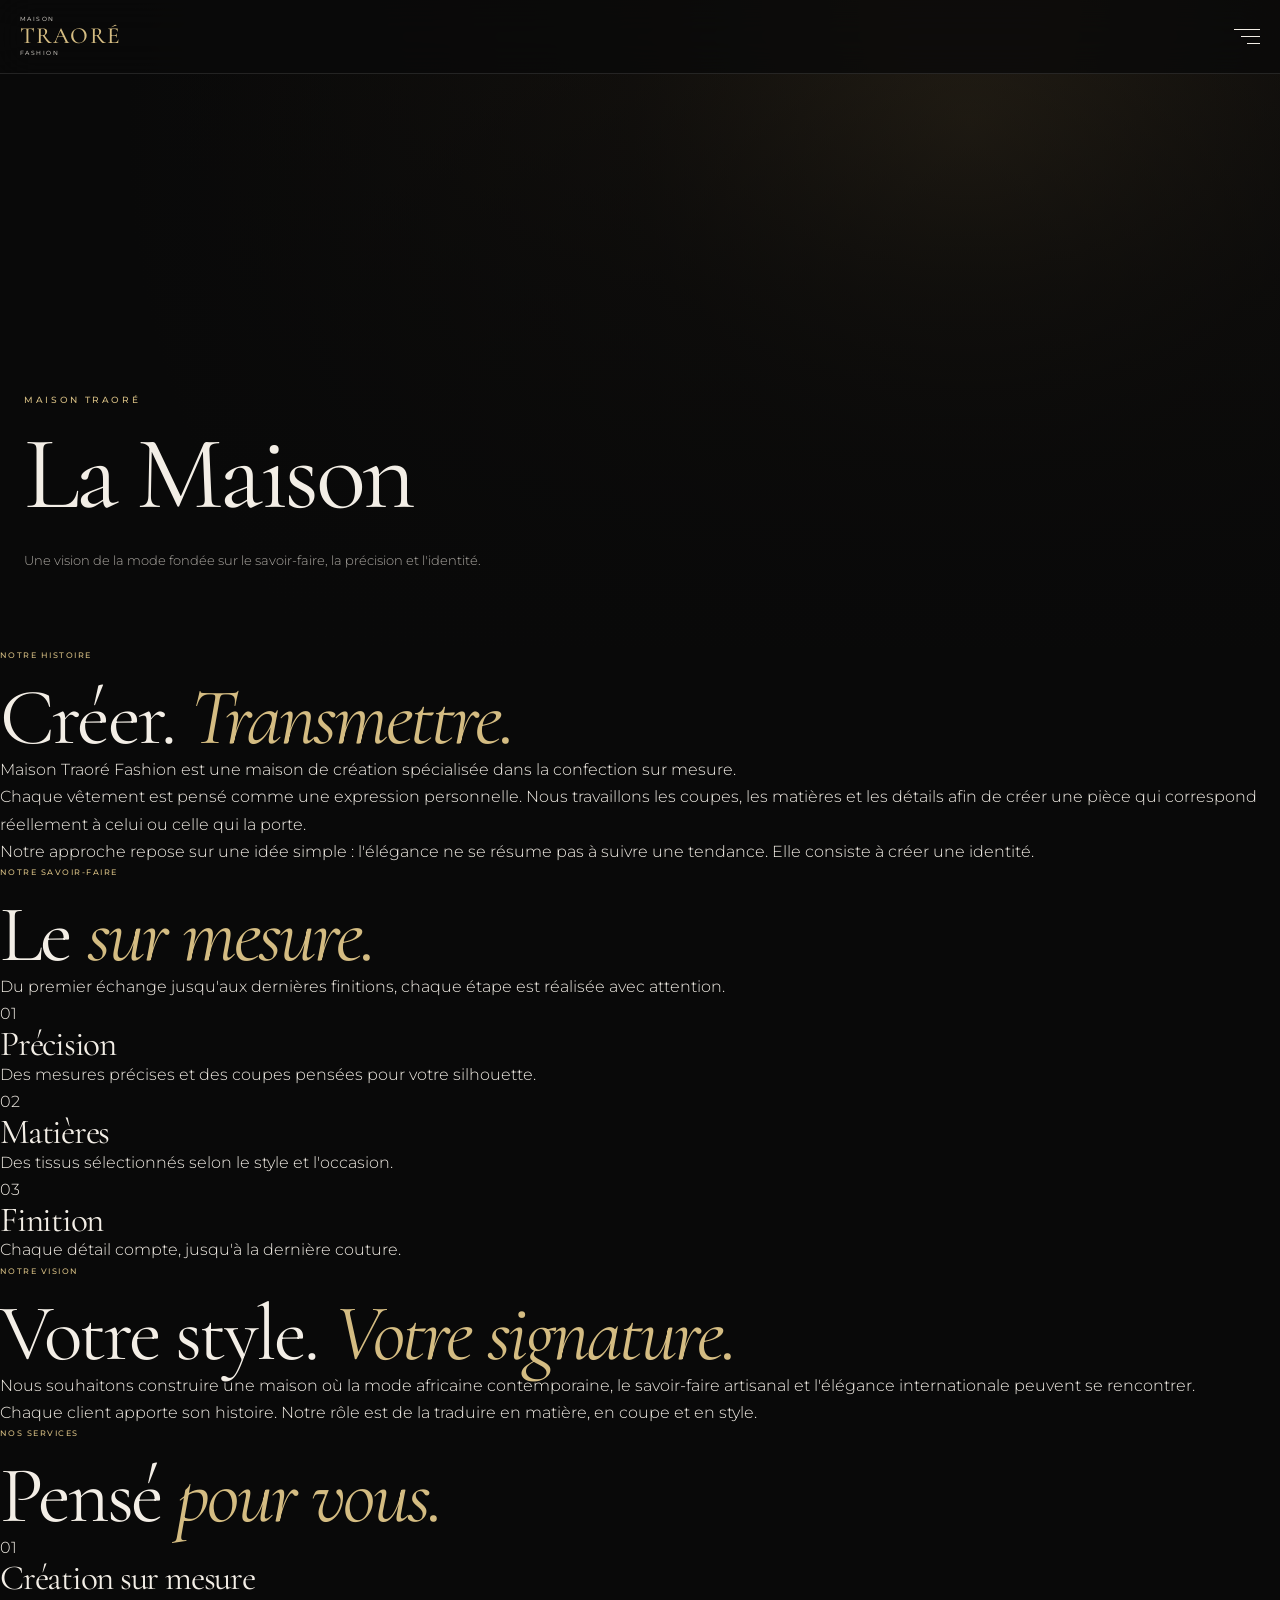
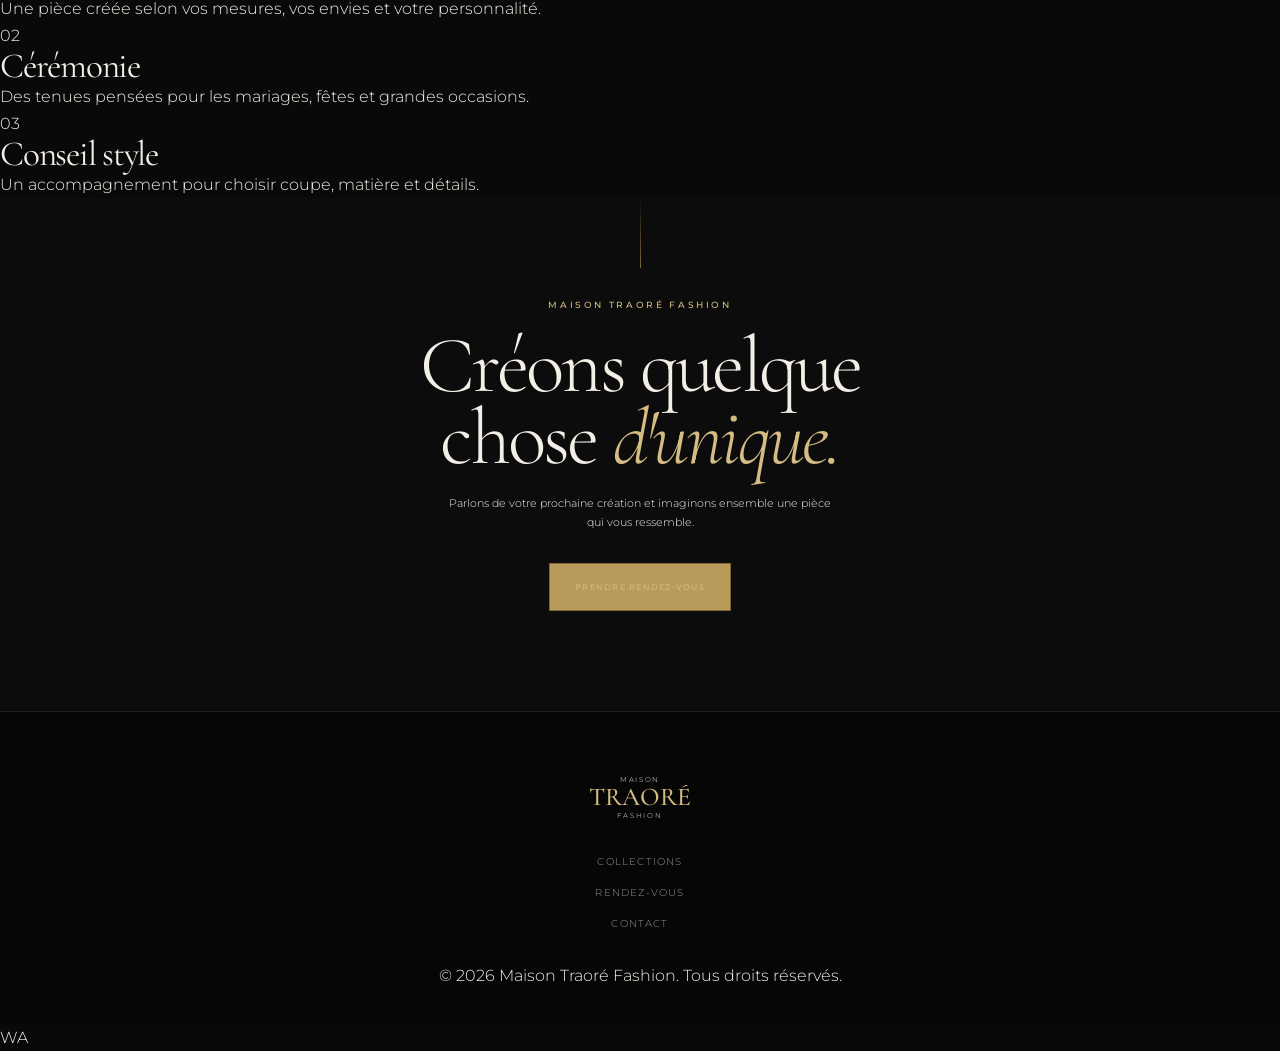
==== about.html @ a5e871a7 "Create Maison presentation page" ====
<!DOCTYPE html>
<html lang="fr">
<head>
    <meta charset="UTF-8">
    <meta
        name="viewport"
        content="width=device-width, initial-scale=1.0"
    >
    <meta
        name="description"
        content="Découvrez Maison Traoré Fashion, maison de couture et atelier de création sur mesure à Lomé, Togo."
    >
    <meta
        name="theme-color"
        content="#090909"
    >
    <title>
        La Maison | Maison Traoré Fashion
    </title>
    <!-- FONTS -->
    <link rel="preconnect" href="https://fonts.googleapis.com">
    <link
        rel="preconnect"
        href="https://fonts.gstatic.com"
        crossorigin
    >
    <link
        href="https://fonts.googleapis.com/css2?family=Cormorant+Garamond:wght@300;400;500;600;700&family=Montserrat:wght@300;400;500;600&display=swap"
        rel="stylesheet"
    >
    <!-- CSS -->
    <link
        rel="stylesheet"
        href="css/style.css"
    >
</head>
<body>
<!-- =====================================================
     HEADER
     ===================================================== -->
<header class="site-header">
    <a
        href="index.html"
        class="brand"
        aria-label="Maison Traoré Fashion — Accueil"
    >
        <span class="brand-small">
            MAISON
        </span>
        <span class="brand-name">
            TRAORÉ
        </span>
        <span class="brand-small">
            FASHION
        </span>
    </a>
    <button
        class="menu-toggle"
        type="button"
        aria-label="Ouvrir le menu"
        aria-expanded="false"
        aria-controls="main-navigation"
    >
        <span></span>
        <span></span>
        <span></span>
    </button>
    <nav
        id="main-navigation"
        class="main-navigation"
        aria-label="Navigation principale"
    >
        <a href="index.html">
            Accueil
        </a>
        <a href="about.html">
            La Maison
        </a>
        <a href="collections.html">
            Collections
        </a>
        <a href="index.html#atelier">
            L'Atelier
        </a>
        <a href="rendez-vous.html">
            Rendez-vous
        </a>
        <a href="contact.html">
            Contact
        </a>
    </nav>
</header>
<!-- =====================================================
     MAIN
     ===================================================== -->
<main>
    <!-- =================================================
         HERO
         ================================================= -->
    <section class="page-hero">
        <div class="page-hero-background"></div>
        <div class="page-hero-overlay"></div>
        <div class="page-hero-content">
            <p class="eyebrow">
                MAISON TRAORÉ
            </p>
            <h1>
                La Maison
            </h1>
            <p class="hero-description">
                Une vision de la mode fondée
                sur le savoir-faire, la précision
                et l'identité.
            </p>
        </div>
    </section>
    <!-- =================================================
         INTRODUCTION
         ================================================= -->
    <section class="about-section">
        <div class="about-content">
            <div class="section-label">
                NOTRE HISTOIRE
            </div>
            <h2>
                Créer.
                <em>
                    Transmettre.
                </em>
            </h2>
            <p>
                Maison Traoré Fashion est une maison
                de création spécialisée dans la confection
                sur mesure.
            </p>
            <p>
                Chaque vêtement est pensé comme une
                expression personnelle. Nous travaillons
                les coupes, les matières et les détails
                afin de créer une pièce qui correspond
                réellement à celui ou celle qui la porte.
            </p>
            <p>
                Notre approche repose sur une idée simple :
                l'élégance ne se résume pas à suivre une
                tendance. Elle consiste à créer une identité.
            </p>
        </div>
    </section>
    <!-- =================================================
         SAVOIR-FAIRE
         ================================================= -->
    <section class="about-section about-dark">
        <div class="about-content">
            <div class="section-label">
                NOTRE SAVOIR-FAIRE
            </div>
            <h2>
                Le
                <em>
                    sur mesure.
                </em>
            </h2>
            <p>
                Du premier échange jusqu'aux dernières
                finitions, chaque étape est réalisée avec
                attention.
            </p>
            <div class="about-values">
                <div class="about-value">
                    <span>
                        01
                    </span>
                    <h3>
                        Précision
                    </h3>
                    <p>
                        Des mesures précises et des coupes
                        pensées pour votre silhouette.
                    </p>
                </div>
                <div class="about-value">
                    <span>
                        02
                    </span>
                    <h3>
                        Matières
                    </h3>
                    <p>
                        Des tissus sélectionnés selon
                        le style et l'occasion.
                    </p>
                </div>
                <div class="about-value">
                    <span>
                        03
                    </span>
                    <h3>
                        Finition
                    </h3>
                    <p>
                        Chaque détail compte, jusqu'à
                        la dernière couture.
                    </p>
                </div>
            </div>
        </div>
    </section>
    <!-- =================================================
         VISION
         ================================================= -->
    <section class="about-section">
        <div class="about-content">
            <div class="section-label">
                NOTRE VISION
            </div>
            <h2>
                Votre style.
                <em>
                    Votre signature.
                </em>
            </h2>
            <p>
                Nous souhaitons construire une maison
                où la mode africaine contemporaine,
                le savoir-faire artisanal et l'élégance
                internationale peuvent se rencontrer.
            </p>
            <p>
                Chaque client apporte son histoire.
                Notre rôle est de la traduire en matière,
                en coupe et en style.
            </p>
        </div>
    </section>
    <!-- =================================================
         SERVICES
         ================================================= -->
    <section class="about-services">
        <div class="about-services-header">
            <div class="section-label">
                NOS SERVICES
            </div>
            <h2>
                Pensé
                <em>
                    pour vous.
                </em>
            </h2>
        </div>
        <div class="services-grid">
            <article class="service-card">
                <span>
                    01
                </span>
                <h3>
                    Création sur mesure
                </h3>
                <p>
                    Une pièce créée selon vos mesures,
                    vos envies et votre personnalité.
                </p>
            </article>
            <article class="service-card">
                <span>
                    02
                </span>
                <h3>
                    Cérémonie
                </h3>
                <p>
                    Des tenues pensées pour les mariages,
                    fêtes et grandes occasions.
                </p>
            </article>
            <article class="service-card">
                <span>
                    03
                </span>
                <h3>
                    Conseil style
                </h3>
                <p>
                    Un accompagnement pour choisir
                    coupe, matière et détails.
                </p>
            </article>
        </div>
    </section>
    <!-- =================================================
         CTA
         ================================================= -->
    <section class="appointment">
        <div class="appointment-content">
            <p class="eyebrow">
                MAISON TRAORÉ FASHION
            </p>
            <h2>
                Créons quelque chose
                <em>
                    d'unique.
                </em>
            </h2>
            <p>
                Parlons de votre prochaine création
                et imaginons ensemble une pièce
                qui vous ressemble.
            </p>
            <a
                href="rendez-vous.html"
                class="primary-button"
            >
                Prendre rendez-vous
            </a>
        </div>
    </section>
</main>
<!-- =====================================================
     FOOTER
     ===================================================== -->
<footer class="site-footer">
    <div class="footer-brand">
        <span>
            MAISON
        </span>
        <strong>
            TRAORÉ
        </strong>
        <span>
            FASHION
        </span>
    </div>
    <div class="footer-links">
        <a href="collections.html">
            Collections
        </a>
        <a href="rendez-vous.html">
            Rendez-vous
        </a>
        <a href="contact.html">
            Contact
        </a>
    </div>
    <p>
        © 2026 Maison Traoré Fashion.
        Tous droits réservés.
    </p>
</footer>
<!-- =====================================================
     WHATSAPP
     ===================================================== -->
<a
    href="https://wa.me/22890509669"
    class="whatsapp-float"
    target="_blank"
    rel="noopener noreferrer"
    aria-label="Contacter Maison Traoré Fashion sur WhatsApp"
>
    WA
</a>
<!-- =====================================================
     JAVASCRIPT
     ===================================================== -->
<script src="js/script.js"></script>
</body>
</html>
---- css/style.css ----
/* =========================================================
   MAISON TRAORÉ FASHION
   MOBILE-FIRST / HAUTE COUTURE
   ========================================================= */
/* =========================================================
   01 — RESET
   ========================================================= */
*,
*::before,
*::after {
    box-sizing: border-box;
    margin: 0;
    padding: 0;
}
html {
    scroll-behavior: smooth;
    background: #090909;
}
body {
    width: 100%;
    min-width: 320px;
    overflow-x: hidden;
    background: #090909;
    color: #f3eee6;
    font-family: "Montserrat", Arial, sans-serif;
    font-size: 16px;
    font-weight: 300;
    line-height: 1.7;
    -webkit-font-smoothing: antialiased;
    text-rendering: optimizeLegibility;
}
body.menu-open {
    overflow: hidden;
}
a {
    color: inherit;
    text-decoration: none;
}
button {
    border: 0;
    background: none;
    color: inherit;
    font: inherit;
}
img {
    display: block;
    width: 100%;
    max-width: 100%;
}
::selection {
    background: #b89a5a;
    color: #090909;
}
/* =========================================================
   02 — DESIGN VARIABLES
   ========================================================= */
:root {
    --black: #090909;
    --black-soft: #101010;
    --black-light: #181818;
    --cream: #f3eee6;
    --cream-dark: #ded5c8;
    --gold: #b89a5a;
    --gold-light: #d4bc82;
    --gold-dark: #806637;
    --gray: #99938b;
    --gray-dark: #68635d;
    --white: #ffffff;
    --border-dark: rgba(255,255,255,0.11);
    --border-gold: rgba(184,154,90,0.35);
    --border-light: rgba(0,0,0,0.12);
    --serif: "Cormorant Garamond", Georgia, serif;
    --sans: "Montserrat", Arial, sans-serif;
    --ease: cubic-bezier(.22,1,.36,1);
}
/* =========================================================
   03 — TYPOGRAPHY
   ========================================================= */
h1,
h2,
h3 {
    font-family: var(--serif);
    font-weight: 400;
    line-height: 0.95;
    letter-spacing: -0.035em;
}
h1 {
    font-size: clamp(4rem, 18vw, 6.5rem);
}
h2 {
    font-size: clamp(3rem, 14vw, 5rem);
}
h3 {
    font-size: 2.2rem;
}
em {
    color: var(--gold-light);
    font-style: italic;
}
.eyebrow {
    margin-bottom: 18px;
    color: var(--gold-light);
    font-family: var(--sans);
    font-size: 0.59rem;
    font-weight: 500;
    letter-spacing: 0.28em;
    line-height: 1.5;
    text-transform: uppercase;
}
.eyebrow.dark {
    color: var(--gold-dark);
}
.body-text {
    max-width: 520px;
    margin-top: 28px;
    color: var(--gray);
    font-size: 0.82rem;
    line-height: 2;
}
/* =========================================================
   04 — HEADER
   ========================================================= */
.site-header {
    position: fixed;
    z-index: 1000;
    top: 0;
    left: 0;
    display: flex;
    align-items: center;
    justify-content: space-between;
    width: 100%;
    height: 74px;
    padding: 0 20px;
    background: rgba(9,9,9,0.78);
    border-bottom: 1px solid var(--border-dark);
    backdrop-filter: blur(18px);
    -webkit-backdrop-filter: blur(18px);
}
/* =========================================================
   05 — BRAND
   ========================================================= */
.brand {
    display: flex;
    flex-direction: column;
    line-height: 0.82;
    transition:
        opacity 0.3s ease,
        transform 0.5s var(--ease);
}
.brand:hover {
    opacity: 0.8;
    transform: translateY(-1px);
}
.brand-small {
    color: var(--cream);
    font-family: var(--sans);
    font-size: 0.38rem;
    font-weight: 400;
    letter-spacing: 0.24em;
}
.brand-name {
    margin: 5px 0;
    color: var(--gold-light);
    font-family: var(--serif);
    font-size: 1.45rem;
    font-weight: 500;
    letter-spacing: 0.05em;
}
/* =========================================================
   06 — MOBILE MENU BUTTON
   ========================================================= */
.menu-toggle {
    position: relative;
    z-index: 1100;
    display: flex;
    flex-direction: column;
    justify-content: center;
    gap: 6px;
    width: 46px;
    height: 46px;
    cursor: pointer;
}
.menu-toggle span {
    display: block;
    width: 26px;
    height: 1px;
    margin-left: auto;
    background: var(--cream);
    transform-origin: center;
    transition:
        transform 0.5s var(--ease),
        width 0.4s var(--ease),
        opacity 0.3s ease;
}
.menu-toggle span:nth-child(2) {
    width: 19px;
}
.menu-toggle span:nth-child(3) {
    width: 13px;
}
.menu-toggle.active span:nth-child(1) {
    width: 25px;
    transform: translateY(7px) rotate(45deg);
}
.menu-toggle.active span:nth-child(2) {
    opacity: 0;
    transform: scaleX(0);
}
.menu-toggle.active span:nth-child(3) {
    width: 25px;
    transform: translateY(-7px) rotate(-45deg);
}
/* =========================================================
   07 — MOBILE NAVIGATION
   ========================================================= */
.main-navigation {
    position: fixed;
    z-index: 1050;
    top: 74px;
    right: 0;
    display: flex;
    flex-direction: column;
    width: 100%;
    height: calc(100dvh - 74px);
    padding: 28px 24px 50px;
    background: rgba(9,9,9,0.98);
    overflow-y: auto;
    transform: translateX(100%);
    transition:
        transform 0.75s var(--ease);
}
.main-navigation.open {
    transform: translateX(0);
}
.main-navigation a {
    position: relative;
    display: flex;
    align-items: center;
    min-height: 65px;
    border-bottom: 1px solid var(--border-dark);
    color: var(--cream);
    font-family: var(--serif);
    font-size: 2rem;
    transition:
        color 0.3s ease,
        padding-left 0.5s var(--ease);
}
.main-navigation a::after {
    content: "↗";
    margin-left: auto;
    color: var(--gold-light);
    font-family: var(--sans);
    font-size: 0.7rem;
    opacity: 0;
    transform: translateX(-12px);
    transition:
        opacity 0.3s ease,
        transform 0.5s var(--ease);
}
.main-navigation a:hover {
    padding-left: 8px;
    color: var(--gold-light);
}
.main-navigation a:hover::after {
    opacity: 1;
    transform: translateX(0);
}
/* =========================================================
   08 — HERO
   ========================================================= */
.hero {
    position: relative;
    display: flex;
    align-items: flex-end;
    min-height: 100svh;
    padding: 130px 24px 75px;
    overflow: hidden;
    background: var(--black);
}
.hero-background {
    position: absolute;
    inset: 0;
    background:
        radial-gradient(
            circle at 70% 25%,
            #302719 0%,
            #16120d 28%,
            #090909 70%
        );
    transform: scale(1.02);
}
.hero-overlay {
    position: absolute;
    inset: 0;
    background:
        linear-gradient(
            to top,
            rgba(9,9,9,0.98) 4%,
            rgba(9,9,9,0.7) 48%,
            rgba(9,9,9,0.15) 100%
        );
}
.hero-content {
    position: relative;
    z-index: 2;
    max-width: 650px;
    animation:
        hero-in 1.1s 0.15s both var(--ease);
}
.hero-content h1 {
    max-width: 600px;
    margin-bottom: 28px;
}
.hero-text {
    max-width: 430px;
    margin-bottom: 32px;
    color: rgba(243,238,230,0.72);
    font-size: 0.82rem;
    line-height: 1.9;
}
@keyframes hero-in {
    from {
        opacity: 0;
        transform: translateY(45px);
    }
    to {
        opacity: 1;
        transform: translateY(0);
    }
}
/* =========================================================
   09 — PAGE HERO
   ========================================================= */
.page-hero {
    position: relative;
    display: flex;
    align-items: flex-end;
    min-height: 72svh;
    padding: 130px 24px 75px;
    overflow: hidden;
    background: var(--black);
}
.page-hero-background {
    position: absolute;
    inset: 0;
    background:
        radial-gradient(
            circle at 75% 20%,
            #2b2418 0%,
            #15120e 30%,
            #090909 75%
        );
    transform: scale(1.03);
}
.page-hero-overlay {
    position: absolute;
    inset: 0;
    background:
        linear-gradient(
            to top,
            rgba(9,9,9,0.98) 5%,
            rgba(9,9,9,0.68) 55%,
            rgba(9,9,9,0.2) 100%
        );
}
.page-hero-content {
    position: relative;
    z-index: 2;
    width: 100%;
    max-width: 700px;
    animation:
        page-hero-in 1s 0.1s both var(--ease);
}
.page-hero-content h1 {
    margin-bottom: 25px;
}
.hero-description {
    max-width: 470px;
    color: rgba(243,238,230,0.7);
    font-size: 0.8rem;
    line-height: 1.9;
}
@keyframes page-hero-in {
    from {
        opacity: 0;
        transform: translateY(35px);
    }
    to {
        opacity: 1;
        transform: translateY(0);
    }
}
/* =========================================================
   10 — HERO SCROLL
   ========================================================= */
.hero-scroll {
    position: absolute;
    z-index: 3;
    right: 24px;
    bottom: 30px;
    display: flex;
    align-items: center;
    gap: 10px;
    color: var(--gray);
    font-size: 0.5rem;
    letter-spacing: 0.25em;
    writing-mode: vertical-rl;
}
.hero-scroll i {
    display: block;
    width: 1px;
    height: 40px;
    background: var(--gold);
    animation: scroll-line 1.8s infinite ease-in-out;
}
@keyframes scroll-line {
    0%,
    100% {
        opacity: 0.3;
        transform: scaleY(0.5);
        transform-origin: top;
    }
    50% {
        opacity: 1;
        transform: scaleY(1);
    }
}
/* =========================================================
   11 — BUTTONS
   ========================================================= */
.primary-button {
    display: inline-flex;
    align-items: center;
    justify-content: center;
    min-height: 52px;
    padding: 0 26px;
    background: var(--gold);
    color: var(--black);
    font-family: var(--sans);
    font-size: 0.6rem;
    font-weight: 500;
    letter-spacing: 0.14em;
    text-transform: uppercase;
    transition:
        background 0.3s ease,
        color 0.3s ease,
        transform 0.5s var(--ease);
}
.primary-button:hover {
    background: var(--gold-light);
    transform: translateY(-3px);
}
/* =========================================================
   12 — SECTION LABEL
   ========================================================= */
.section-label {
    margin-bottom: 45px;
    color: var(--gold-light);
    font-family: var(--sans);
    font-size: 0.57rem;
    font-weight: 500;
    letter-spacing: 0.22em;
}
.intro .section-label {
    color: var(--gold-dark);
}
/* =========================================================
   13 — INTRO
   ========================================================= */
.intro {
    padding: 90px 24px;
    background: var(--cream);
    color: var(--black);
}
.intro-content {
    max-width: 650px;
}
.intro h2 {
    max-width: 600px;
}
.intro .body-text {
    color: #625d56;
}
/* =========================================================
   14 — TEXT LINK
   ========================================================= */
.text-link {
    display: inline-flex;
    align-items: center;
    gap: 15px;
    margin-top: 30px;
    color: var(--black);
    font-family: var(--sans);
    font-size: 0.62rem;
    font-weight: 500;
    letter-spacing: 0.13em;
    text-transform: uppercase;
    border-bottom: 1px solid rgba(0,0,0,0.25);
    padding-bottom: 7px;
    transition:
        color 0.3s ease,
        gap 0.5s var(--ease);
}
.text-link span {
    font-size: 1rem;
}
.text-link:hover {
    gap: 22px;
    color: var(--gold-dark);
}
/* =========================================================
   15 — COLLECTION PREVIEW
========================================================= */
.collections-preview {
    padding: 90px 20px 100px;
    background: var(--black);
}
.section-heading {
    margin-bottom: 50px;
}
.section-heading h2 {
    max-width: 600px;
}
.section-heading p {
    max-width: 500px;
    margin-top: 25px;
    color: var(--gray);
    font-size: 0.8rem;
    line-height: 1.9;
}
.collection-list {
    border-top: 1px solid var(--border-dark);
}
.collection-item {
    display: grid;
    grid-template-columns: 48px 1fr 30px;
    align-items: center;
    gap: 12px;
    min-height: 115px;
    border-bottom: 1px solid var(--border-dark);
    transition:
        padding-left 0.5s var(--ease),
        background 0.5s ease;
}
.collection-item:hover {
    padding-left: 8px;
    background:
        linear-gradient(
            90deg,
            rgba(185,154,90,0.08),
            transparent
        );
}
.collection-number {
    color: var(--gold-dark);
    font-family: var(--sans);
    font-size: 0.6rem;
    letter-spacing: 0.1em;
}
.collection-info span {
    display: block;
    margin-bottom: 5px;
    color: var(--gray);
    font-family: var(--sans);
    font-size: 0.48rem;
    letter-spacing: 0.2em;
}
.collection-info h3 {
    color: var(--cream);
    font-size: 2rem;
}
.collection-arrow {
    color: var(--gold-light);
    font-size: 1.1rem;
    transition:
        transform 0.5s var(--ease);
}
.collection-item:hover .collection-arrow {
    transform: translate(3px, -3px);
}
.collections-preview > .primary-button {
    margin-top: 45px;
}
/* =========================================================
   16 — CATALOGUE PAGE
========================================================= */
.catalog {
    padding: 80px 20px 100px;
    background: var(--black);
}
.catalog-header {
    max-width: 700px;
    margin-bottom: 55px;
}
.catalog-header h2 {
    max-width: 650px;
}
.heading-description {
    max-width: 520px;
    margin-top: 25px;
    color: var(--gray);
    font-size: 0.82rem;
    line-height: 2;
}
/* =========================================================
   17 — BREADCRUMB
========================================================= */
.menu-breadcrumb {
    display: flex;
    align-items: center;
    gap: 9px;
    margin-bottom: 55px;
    color: var(--gray);
    font-family: var(--sans);
    font-size: 0.58rem;
    letter-spacing: 0.12em;
    text-transform: uppercase;
}
.menu-breadcrumb a {
    color: var(--gold-light);
    transition: color 0.3s ease;
}
.menu-breadcrumb a:hover {
    color: var(--white);
}
.menu-breadcrumb strong {
    color: var(--cream);
    font-weight: 400;
}
/* =========================================================
   18 — CATALOGUE GRID
========================================================= */
.catalog-grid {
    display: grid;
    gap: 18px;
}
.catalog-card {
    position: relative;
    display: flex;
    flex-direction: column;
    min-height: 390px;
    overflow: hidden;
    background: var(--black-light);
    border: 1px solid var(--border-dark);
    transition:
        transform 0.6s var(--ease),
        border-color 0.4s ease;
}
.catalog-card:hover {
    transform: translateY(-5px);
    border-color: var(--border-gold);
}
.catalog-card-image {
    position: relative;
    min-height: 230px;
    background:
        linear-gradient(
            135deg,
            #262019,
            #11100e
        );
    overflow: hidden;
}
.catalog-card-image::after {
    content: "";
    position: absolute;
    inset: 0;
    background:
        linear-gradient(
            to bottom,
            transparent 40%,
            rgba(9,9,9,0.5)
        );
}
.catalog-men {
    background:
        radial-gradient(
            circle at 50% 30%,
            #3a3023,
            #11100e 70%
        );
}
.catalog-women {
    background:
        radial-gradient(
            circle at 50% 30%,
            #33291f,
            #11100e 70%
        );
}
.catalog-children {
    background:
        radial-gradient(
            circle at 50% 30%,
            #302a21,
            #11100e 70%
        );
}
.catalog-events {
    background:
        radial-gradient(
            circle at 50% 30%,
            #3a2d1d,
            #11100e 70%
        );
}
.catalog-card-content {
    position: relative;
    z-index: 2;
    display: flex;
    flex-direction: column;
    flex: 1;
    padding: 25px 22px 28px;
    background: var(--black-light);
}
.catalog-card-content > span {
    margin-bottom: 8px;
    color: var(--gold-light);
    font-family: var(--sans);
    font-size: 0.5rem;
    letter-spacing: 0.2em;
}
.catalog-card-content h3 {
    margin-bottom: 10px;
    color: var(--cream);
    font-size: 2.3rem;
}
.catalog-card-content p {
    margin-top: auto;
    color: var(--gray);
    font-size: 0.72rem;
    line-height: 1.8;
}
/* =========================================================
   19 — ATELIER
========================================================= */
.atelier {
    position: relative;
    min-height: 650px;
    display: flex;
    align-items: flex-end;
    padding: 80px 24px;
    background:
        radial-gradient(
            circle at 75% 25%,
            #292116 0%,
            #11100d 38%,
            #090909 75%
        );
    overflow: hidden;
}
.atelier::before {
    content: "ATELIER";
    position: absolute;
    top: 35px;
    right: -25px;
    color: rgba(185,154,90,0.06);
    font-family: var(--serif);
    font-size: 7rem;
    line-height: 1;
    transform: rotate(90deg);
}
.atelier-content {
    position: relative;
    z-index: 2;
    max-width: 600px;
}
/* =========================================================
   20 — APPOINTMENT
========================================================= */
.appointment {
    padding: 100px 24px;
    background:
        linear-gradient(
            135deg,
            #19140d,
            #0a0a0a
        );
    text-align: center;
}
.appointment-content {
    max-width: 620px;
    margin: 0 auto;
}
.appointment h2 {
    margin-bottom: 25px;
}
.appointment p:not(.eyebrow) {
    max-width: 450px;
    margin: 0 auto 32px;
    color: var(--gray);
    font-size: 0.8rem;
    line-height: 1.9;
}
/* =========================================================
   21 — FOOTER
========================================================= */
.site-footer {
    padding: 65px 24px 35px;
    background: #060606;
    border-top: 1px solid var(--border-dark);
    text-align: center;
}
.footer-brand {
    display: flex;
    flex-direction: column;
    margin-bottom: 35px;
    line-height: 0.8;
}
.footer-brand span {
    color: var(--cream);
    font-size: 0.43rem;
    letter-spacing: 0.25em;
}
.footer-brand strong {
    margin: 5px 0;
    color: var(--gold-light);
    font-family: var(--serif);
    font-size: 1.6rem;
    font-weight: 500;
}
.footer-links {
    display: flex;
    flex-direction: column;
    gap: 14px;
    margin-bottom: 30px;
}
.footer-links a {
    color: var(--gray);
    font-size: 0.62rem;
    letter-spacing: 0.12em;
    text-transform: uppercase;
    transition: color 0.3s ease;
}
.footer-links a:hover {
    color: var(--gold-light);
}
.footer-social {
    display: flex;
    justify-content: center;
    gap: 25px;
    margin-bottom: 35px;
}
.footer-social a {
    color: var(--cream);
    font-size: 0.58rem;
    letter-spacing: 0.15em;
    text-transform: uppercase;
    transition: color 0.3s ease;
}
.footer-social a:hover {
    color: var(--gold-light);
}
.copyright {
    color: #626262;
    font-size: 0.55rem;
}
/* =========================================================
   22 — WHATSAPP
========================================================= */
.whatsapp-button {
    position: fixed;
    z-index: 900;
    right: 18px;
    bottom: 18px;
    display: flex;
    align-items: center;
    justify-content: center;
    width: 58px;
    height: 58px;
    border-radius: 50%;
    background: #1f9d55;
    color: #ffffff;
    box-shadow:
        0 12px 35px rgba(0,0,0,0.4);
    font-size: 0.55rem;
    font-weight: 600;
    transition:
        transform 0.5s var(--ease),
        box-shadow 0.5s var(--ease);
}
.whatsapp-button:hover {
    transform: scale(1.08);
    box-shadow:
        0 16px 45px rgba(0,0,0,0.5);
}
/* =========================================================
   23 — SCROLL REVEAL
========================================================= */
.reveal {
    opacity: 0;
    transform: translateY(35px);
    transition:
        opacity 0.9s var(--ease),
        transform 0.9s var(--ease);
}
.reveal.is-visible {
    opacity: 1;
    transform: translateY(0);
}
/* =========================================================
   24 — FOCUS
========================================================= */
:focus-visible {
    outline: 1px solid var(--gold-light);
    outline-offset: 5px;
}
/* =========================================================
   25 — REDUCED MOTION
========================================================= */
@media (prefers-reduced-motion: reduce) {
    html {
        scroll-behavior: auto;
    }
    *,
    *::before,
    *::after {
        animation-duration: 0.01ms !important;
        animation-iteration-count: 1 !important;
        transition-duration: 0.01ms !important;
    }
}
/* =========================================================
   END — MOBILE FIRST
   ========================================================= */

/* =========================================================
   MULTI-LEVEL MOBILE NAVIGATION
   ========================================================= */
.nav-submenu-wrapper {
    position: relative;
    width: 100%;
}
/* =========================================================
   COLLECTIONS BUTTON
   ========================================================= */
.nav-submenu-trigger {
    display: flex;
    align-items: center;
    justify-content: space-between;
    width: 100%;
    min-height: 65px;
    padding: 0;
    color: var(--cream);
    font-family: var(--serif);
    font-size: 2rem;
    font-weight: 400;
    text-align: left;
    border-bottom: 1px solid var(--border-dark);
    cursor: pointer;
    transition:
        color 0.3s ease,
        padding-left 0.5s var(--ease);
}
.nav-submenu-trigger:hover {
    padding-left: 8px;
    color: var(--gold-light);
}
/* =========================================================
   ARROW
   ========================================================= */
.submenu-arrow {
    display: flex;
    align-items: center;
    justify-content: center;
    width: 35px;
    height: 35px;
    color: var(--gold-light);
    font-family: var(--sans);
    font-size: 1.4rem;
    font-weight: 300;
    transition:
        transform 0.5s var(--ease);
}
.nav-submenu-wrapper.submenu-active
.submenu-arrow {
    transform: rotate(180deg);
}
/* =========================================================
   SUBMENU PANEL
   ========================================================= */
.nav-submenu {
    position: absolute;
    z-index: 10;
    top: 0;
    left: 0;
    width: 100%;
    min-height: 100%;
    padding: 0 0 30px;
    background: rgba(9,9,9,0.99);
    opacity: 0;
    visibility: hidden;
    transform: translateX(30px);
    transition:
        opacity 0.45s ease,
        transform 0.6s var(--ease),
        visibility 0.45s ease;
}
.nav-submenu-wrapper.submenu-active
.nav-submenu {
    opacity: 1;
    visibility: visible;
    transform: translateX(0);
}
/* =========================================================
   SUBMENU HEADER
   ========================================================= */
.nav-submenu-header {
    min-height: 65px;
    border-bottom: 1px solid var(--border-dark);
}
.nav-submenu-back {
    display: flex;
    align-items: center;
    gap: 12px;
    width: 100%;
    min-height: 65px;
    padding: 0;
    color: var(--cream);
    font-family: var(--serif);
    font-size: 1.45rem;
    cursor: pointer;
    transition:
        color 0.3s ease,
        padding-left 0.5s var(--ease);
}
.nav-submenu-back:hover {
    padding-left: 8px;
    color: var(--gold-light);
}
.nav-submenu-back span:first-child {
    color: var(--gold-light);
    font-family: var(--sans);
    font-size: 1.2rem;
}
/* =========================================================
   MAIN CATALOGUE LINK
   ========================================================= */
.nav-submenu-main {
    display: flex;
    align-items: center;
    justify-content: space-between;
    min-height: 68px;
    padding: 0 4px;
    border-bottom: 1px solid var(--border-dark);
    color: var(--gold-light);
    font-family: var(--sans);
    font-size: 0.58rem;
    font-weight: 500;
    letter-spacing: 0.15em;
    text-transform: uppercase;
    transition:
        padding-left 0.5s var(--ease),
        color 0.3s ease;
}
.nav-submenu-main:hover {
    padding-left: 10px;
    color: var(--white);
}
/* =========================================================
   CATEGORY LINKS
   ========================================================= */
.nav-submenu-link {
    display: grid;
    grid-template-columns: 42px 1fr 30px;
    align-items: center;
    gap: 8px;
    min-height: 72px;
    padding: 0 4px;
    border-bottom: 1px solid var(--border-dark);
    transition:
        padding-left 0.5s var(--ease),
        background 0.4s ease;
}
.nav-submenu-link:hover {
    padding-left: 12px;
    background:
        linear-gradient(
            90deg,
            rgba(184,154,90,0.08),
            transparent
        );
}
/* =========================================================
   NUMBER
   ========================================================= */
.submenu-number {
    color: var(--gold-dark);
    font-family: var(--sans);
    font-size: 0.55rem;
    letter-spacing: 0.1em;
}
/* =========================================================
   TITLE
   ========================================================= */
.submenu-title {
    color: var(--cream);
    font-family: var(--serif);
    font-size: 1.8rem;
    transition: color 0.3s ease;
}
.nav-submenu-link:hover
.submenu-title {
    color: var(--gold-light);
}
/* =========================================================
   SMALL ARROW
   ========================================================= */
.submenu-arrow-small {
    color: var(--gold-light);
    font-family: var(--sans);
    font-size: 0.8rem;
    transition:
        transform 0.5s var(--ease);
}
.nav-submenu-link:hover
.submenu-arrow-small {
    transform: translate(3px, -3px);
}
/* =========================================================
   MENU OPEN ANIMATION
   ========================================================= */
.main-navigation.open
.nav-submenu-wrapper:not(.submenu-active) {
    animation:
        menu-item-in 0.6s var(--ease) both;
}
@keyframes menu-item-in {
    from {
        opacity: 0;
        transform: translateY(8px);
    }
    to {
        opacity: 1;
        transform: translateY(0);
    }
}
/* =========================================================
   HEADER HIDE ON SCROLL
   ========================================================= */
.site-header {
    transition:
        transform 0.6s var(--ease),
        background 0.4s ease;
}
.site-header.header-hidden {
    transform: translateY(-100%);
}
/* =========================================================
   MOBILE SAFETY
   ========================================================= */
@media (max-width: 380px) {
    .main-navigation {
        padding-left: 18px;
        padding-right: 18px;
    }
    .main-navigation a {
        font-size: 1.75rem;
    }
    .nav-submenu-trigger {
        font-size: 1.75rem;
    }
    .submenu-title {
        font-size: 1.6rem;
    }
}

/* =========================================================
   FINAL MOBILE MENU — CLEAN HAUTE COUTURE
   ========================================================= */
.main-navigation {
    padding: 34px 24px 50px;
}
/* =========================================================
   MAIN MENU ITEMS
   ========================================================= */
.main-navigation > a,
.nav-submenu-trigger {
    min-height: 58px;
    font-family: var(--serif);
    font-size: 1.65rem;
    font-weight: 400;
    letter-spacing: -0.01em;
    border-bottom: 1px solid var(--border-dark);
}
/* =========================================================
   COLLECTIONS
   ========================================================= */
.nav-submenu-wrapper {
    border-bottom: 1px solid var(--border-dark);
}
.nav-submenu-trigger {
    border-bottom: 0;
}
/* =========================================================
   ARROW
   ========================================================= */
.submenu-arrow {
    width: 30px;
    height: 30px;
    color: var(--gold-light);
    font-size: 1.1rem;
}
/* =========================================================
   SUBMENU
   ========================================================= */
.nav-submenu {
    position: absolute;
    top: 0;
    left: 0;
    width: 100%;
    padding: 0 24px 35px;
    background: #090909;
}
/* =========================================================
   BACK BUTTON
   ========================================================= */
.nav-submenu-header {
    min-height: 58px;
}
.nav-submenu-back {
    min-height: 58px;
    font-size: 1rem;
    letter-spacing: 0.02em;
}
/* =========================================================
   CATALOGUE LINK
   ========================================================= */
.nav-submenu-main {
    min-height: 54px;
    padding: 0;
    color: var(--gold-light);
    font-family: var(--sans);
    font-size: 0.52rem;
    font-weight: 500;
    letter-spacing: 0.16em;
    text-transform: uppercase;
}
/* =========================================================
   CATEGORY LINKS
   ========================================================= */
.nav-submenu-link {
    grid-template-columns: 32px 1fr 24px;
    min-height: 61px;
    padding: 0;
    border-bottom: 1px solid var(--border-dark);
}
/* =========================================================
   NUMBER
   ========================================================= */
.submenu-number {
    color: var(--gold-dark);
    font-size: 0.48rem;
}
/* =========================================================
   CATEGORY NAME
   ========================================================= */
.submenu-title {
    font-family: var(--serif);
    font-size: 1.45rem;
    font-weight: 400;
    letter-spacing: 0;
}
/* =========================================================
   SMALL ARROW
   ========================================================= */
.submenu-arrow-small {
    font-size: 0.7rem;
}
/* =========================================================
   REMOVE EXCESSIVE HOVER MOVEMENT
   ========================================================= */
.main-navigation a:hover,
.nav-submenu-trigger:hover,
.nav-submenu-link:hover {
    padding-left: 0;
}
/* =========================================================
   ACTIVE COLLECTIONS
   ========================================================= */
.nav-submenu-wrapper.submenu-active
.nav-submenu-trigger {
    color: var(--gold-light);
}
/* =========================================================
   SMALL PHONES
   ========================================================= */
@media (max-width: 380px) {
    .main-navigation {
        padding: 28px 20px 40px;
    }
    .main-navigation > a,
    .nav-submenu-trigger {
        min-height: 54px;
        font-size: 1.5rem;
    }
    .nav-submenu {
        padding-left: 20px;
        padding-right: 20px;
    }
    .submenu-title {
        font-size: 1.3rem;
    }
}

/* =========================================================
   FIX — THIRD LEVEL MENU
   HOMMES MUST STAY CLOSED
   ========================================================= */
.nav-category-wrapper {
    position: relative;
    width: 100%;
}
/* Hommes button */
.nav-category-trigger {
    display: flex;
    align-items: center;
    justify-content: space-between;
    width: 100%;
    min-height: 61px;
    padding: 0;
    border: 0;
    border-bottom: 1px solid var(--border-dark);
    background: transparent;
    color: var(--cream);
    font-family: var(--serif);
    font-size: 1.45rem;
    font-weight: 400;
    text-align: left;
    cursor: pointer;
    transition:
        color 0.3s ease,
        padding-left 0.4s ease;
}
.nav-category-trigger:hover {
    color: var(--gold-light);
}
/* Arrow */
.category-arrow {
    color: var(--gold-light);
    font-family: var(--sans);
    font-size: 1.1rem;
    transition:
        transform 0.4s ease;
}
/* =========================================================
   THIRD LEVEL PANEL
   ========================================================= */
.nav-category-submenu {
    position: absolute;
    top: 0;
    left: 0;
    z-index: 30;
    width: 100%;
    min-height: 100%;
    padding: 0 24px 35px;
    background: #090909;
    opacity: 0;
    visibility: hidden;
    pointer-events: none;
    transform: translateX(30px);
    transition:
        opacity 0.35s ease,
        transform 0.45s ease,
        visibility 0.35s ease;
}
/* Only open after clicking Hommes */
.nav-category-wrapper.category-active
.nav-category-submenu {
    opacity: 1;
    visibility: visible;
    pointer-events: auto;
    transform: translateX(0);
}
/* Rotate arrow only when active */
.nav-category-wrapper.category-active
.category-arrow {
    transform: rotate(180deg);
}
/* =========================================================
   THIRD LEVEL HEADER
   ========================================================= */
.nav-category-header {
    min-height: 58px;
    border-bottom: 1px solid var(--border-dark);
}
.nav-category-back {
    display: flex;
    align-items: center;
    gap: 12px;
    width: 100%;
    min-height: 58px;
    padding: 0;
    border: 0;
    background: transparent;
    color: var(--cream);
    font-family: var(--serif);
    font-size: 1rem;
    font-weight: 400;
    cursor: pointer;
}
.nav-category-back span:first-child {
    color: var(--gold-light);
    font-family: var(--sans);
    font-size: 1.2rem;
}
/* =========================================================
   THIRD LEVEL LINKS
   ========================================================= */
.nav-category-submenu
.nav-submenu-link {
    min-height: 58px;
    grid-template-columns: 32px 1fr 24px;
    padding: 0;
    border-bottom: 1px solid var(--border-dark);
}
.nav-category-submenu
.submenu-title {
    font-size: 1.25rem;
}
/* =========================================================
   IMPORTANT:
   COLLECTIONS PANEL MUST NOT OPEN HOMMES AUTOMATICALLY
   ========================================================= */
.nav-submenu-wrapper:not(.submenu-active)
.nav-category-submenu {
    opacity: 0 !important;
    visibility: hidden !important;
    pointer-events: none !important;
}
/* =========================================================
   SMALL PHONES
   ========================================================= */
@media (max-width: 380px) {
    .nav-category-submenu {
        padding-left: 20px;
        padding-right: 20px;
    }
    .nav-category-trigger {
        min-height: 56px;
        font-size: 1.3rem;
    }
    .nav-category-submenu
    .submenu-title {
        font-size: 1.15rem;
    }
}

/* =========================================================
   HOMMES — HAUTE COUTURE CATALOG
   ========================================================= */
.catalog {
    width: 100%;
    padding: 0 22px 90px;
}
/* =========================================================
   BREADCRUMB
   ========================================================= */
.menu-breadcrumb {
    display: flex;
    align-items: center;
    gap: 10px;
    padding: 22px 0 50px;
    font-family: var(--sans);
    font-size: 0.55rem;
    letter-spacing: 0.16em;
    text-transform: uppercase;
}
.menu-breadcrumb a {
    color: var(--gold-light);
}
.menu-breadcrumb span {
    opacity: 0.4;
}
.menu-breadcrumb strong {
    font-weight: 400;
    opacity: 0.65;
}
/* =========================================================
   CATALOG HEADER
   ========================================================= */
.catalog-header {
    max-width: 600px;
    margin-bottom: 45px;
}
.section-label {
    margin-bottom: 18px;
    color: var(--gold-light);
    font-family: var(--sans);
    font-size: 0.52rem;
    font-weight: 500;
    letter-spacing: 0.18em;
}
.catalog-header h2 {
    margin: 0 0 20px;
    font-family: var(--serif);
    font-size: clamp(2.8rem, 12vw, 4.5rem);
    font-weight: 300;
    line-height: 0.9;
}
.catalog-header h2 em {
    font-style: italic;
    font-weight: 300;
}
.heading-description {
    max-width: 520px;
    color: var(--text-muted);
    font-family: var(--sans);
    font-size: 0.72rem;
    font-weight: 300;
    line-height: 1.9;
}
/* =========================================================
   CATEGORY NAVIGATION
   ========================================================= */
.catalog-category-nav {
    display: flex;
    gap: 8px;
    width: calc(100% + 44px);
    margin-left: -22px;
    margin-bottom: 75px;
    padding: 0 22px 14px;
    overflow-x: auto;
    scrollbar-width: none;
}
.catalog-category-nav::-webkit-scrollbar {
    display: none;
}
.catalog-category-nav a {
    flex-shrink: 0;
    padding: 10px 15px;
    border: 1px solid rgba(255,255,255,0.12);
    color: var(--text-muted);
    font-family: var(--sans);
    font-size: 0.52rem;
    letter-spacing: 0.12em;
    text-transform: uppercase;
    transition:
        color 0.3s ease,
        border-color 0.3s ease,
        background 0.3s ease;
}
.catalog-category-nav a:hover,
.catalog-category-nav a:active {
    color: var(--gold-light);
    border-color: var(--gold-dark);
}
/* =========================================================
   CATEGORY
   ========================================================= */
.catalog-category {
    margin-bottom: 100px;
    scroll-margin-top: 30px;
}
.category-heading {
    margin-bottom: 30px;
}
.category-heading > span {
    display: block;
    margin-bottom: 8px;
    color: var(--gold-dark);
    font-family: var(--sans);
    font-size: 0.5rem;
    letter-spacing: 0.18em;
}
.category-heading h2 {
    margin: 0 0 8px;
    font-family: var(--serif);
    font-size: 2.6rem;
    font-weight: 300;
}
.category-heading p {
    max-width: 390px;
    margin: 0;
    color: var(--text-muted);
    font-family: var(--sans);
    font-size: 0.65rem;
    line-height: 1.7;
}
/* =========================================================
   CATALOG GRID
   ========================================================= */
.catalog-grid {
    display: grid;
    grid-template-columns: repeat(2, minmax(0, 1fr));
    gap: 10px;
}
/* =========================================================
   CATALOG CARD
   ========================================================= */
.catalog-card {
    min-width: 0;
    overflow: hidden;
    background: #101010;
    transition:
        transform 0.5s ease,
        box-shadow 0.5s ease;
}
.catalog-card:hover {
    transform: translateY(-4px);
    box-shadow:
        0 18px 45px rgba(0,0,0,0.35);
}
/* =========================================================
   IMAGE PLACEHOLDER
   ========================================================= */
.catalog-image {
    position: relative;
    display: flex;
    align-items: center;
    justify-content: center;
    width: 100%;
    aspect-ratio: 3 / 4;
    overflow: hidden;
    background:
        linear-gradient(
            145deg,
            #171717 0%,
            #0c0c0c 55%,
            #151515 100%
        );
}
.catalog-image::before {
    content: "";
    position: absolute;
    inset: 12px;
    border: 1px solid rgba(193,164,103,0.16);
    pointer-events: none;
}
.catalog-image::after {
    content: "";
    position: absolute;
    inset: 0;
    background:
        radial-gradient(
            circle at 50% 40%,
            rgba(255,255,255,0.05),
            transparent 55%
        );
    pointer-events: none;
}
.catalog-image span {
    position: relative;
    z-index: 2;
    color: rgba(255,255,255,0.32);
    font-family: var(--sans);
    font-size: 0.42rem;
    letter-spacing: 0.18em;
    text-transform: uppercase;
}
/* =========================================================
   CARD INFORMATION
   ========================================================= */
.catalog-card-info {
    padding: 18px 14px 20px;
}
.catalog-card-info > span {
    display: block;
    margin-bottom: 7px;
    color: var(--gold-dark);
    font-family: var(--sans);
    font-size: 0.43rem;
    letter-spacing: 0.15em;
}
.catalog-card-info h3 {
    margin: 0 0 5px;
    font-family: var(--serif);
    font-size: 1.25rem;
    font-weight: 400;
}
.catalog-card-info p {
    margin: 0;
    color: var(--text-muted);
    font-family: var(--sans);
    font-size: 0.52rem;
    line-height: 1.6;
}
/* =========================================================
   APPOINTMENT
   ========================================================= */
.appointment {
    position: relative;
    padding: 100px 24px;
    overflow: hidden;
    background: #0c0c0c;
}
.appointment::before {
    content: "";
    position: absolute;
    top: 0;
    left: 50%;
    width: 1px;
    height: 70px;
    background:
        linear-gradient(
            to bottom,
            transparent,
            var(--gold-dark)
        );
}
.appointment-content {
    position: relative;
    z-index: 2;
    max-width: 520px;
    margin: auto;
    text-align: center;
}
.appointment-content h2 {
    margin: 15px 0 20px;
    font-family: var(--serif);
    font-size: clamp(3rem, 13vw, 5rem);
    font-weight: 300;
    line-height: 0.9;
}
.appointment-content h2 em {
    font-style: italic;
}
.appointment-content p:not(.eyebrow) {
    max-width: 400px;
    margin: 0 auto 30px;
    color: var(--text-muted);
    font-family: var(--sans);
    font-size: 0.68rem;
    line-height: 1.8;
}
/* =========================================================
   PRIMARY BUTTON
   ========================================================= */
.primary-button {
    display: inline-flex;
    align-items: center;
    justify-content: center;
    min-height: 48px;
    padding: 0 25px;
    border: 1px solid var(--gold-dark);
    color: var(--gold-light);
    font-family: var(--sans);
    font-size: 0.52rem;
    letter-spacing: 0.15em;
    text-transform: uppercase;
    transition:
        background 0.3s ease,
        color 0.3s ease;
}
.primary-button:hover {
    background: var(--gold-light);
    color: #090909;
}
/* =========================================================
   REVEAL ANIMATION
   ========================================================= */
.reveal {
    opacity: 0;
    transform: translateY(30px);
    transition:
        opacity 0.8s ease,
        transform 0.8s cubic-bezier(0.22,1,0.36,1);
}
.reveal.is-visible {
    opacity: 1;
    transform: translateY(0);
}
/* =========================================================
   SMALL MOBILE DEVICES
   ========================================================= */
@media (max-width: 380px) {
    .catalog {
        padding-left: 18px;
        padding-right: 18px;
    }
    .catalog-category-nav {
        width: calc(100% + 36px);
        margin-left: -18px;
        padding-left: 18px;
        padding-right: 18px;
    }
    .catalog-grid {
        gap: 8px;
    }
    .catalog-card-info {
        padding: 15px 11px 17px;
    }
    .catalog-card-info h3 {
        font-size: 1.1rem;
    }
}
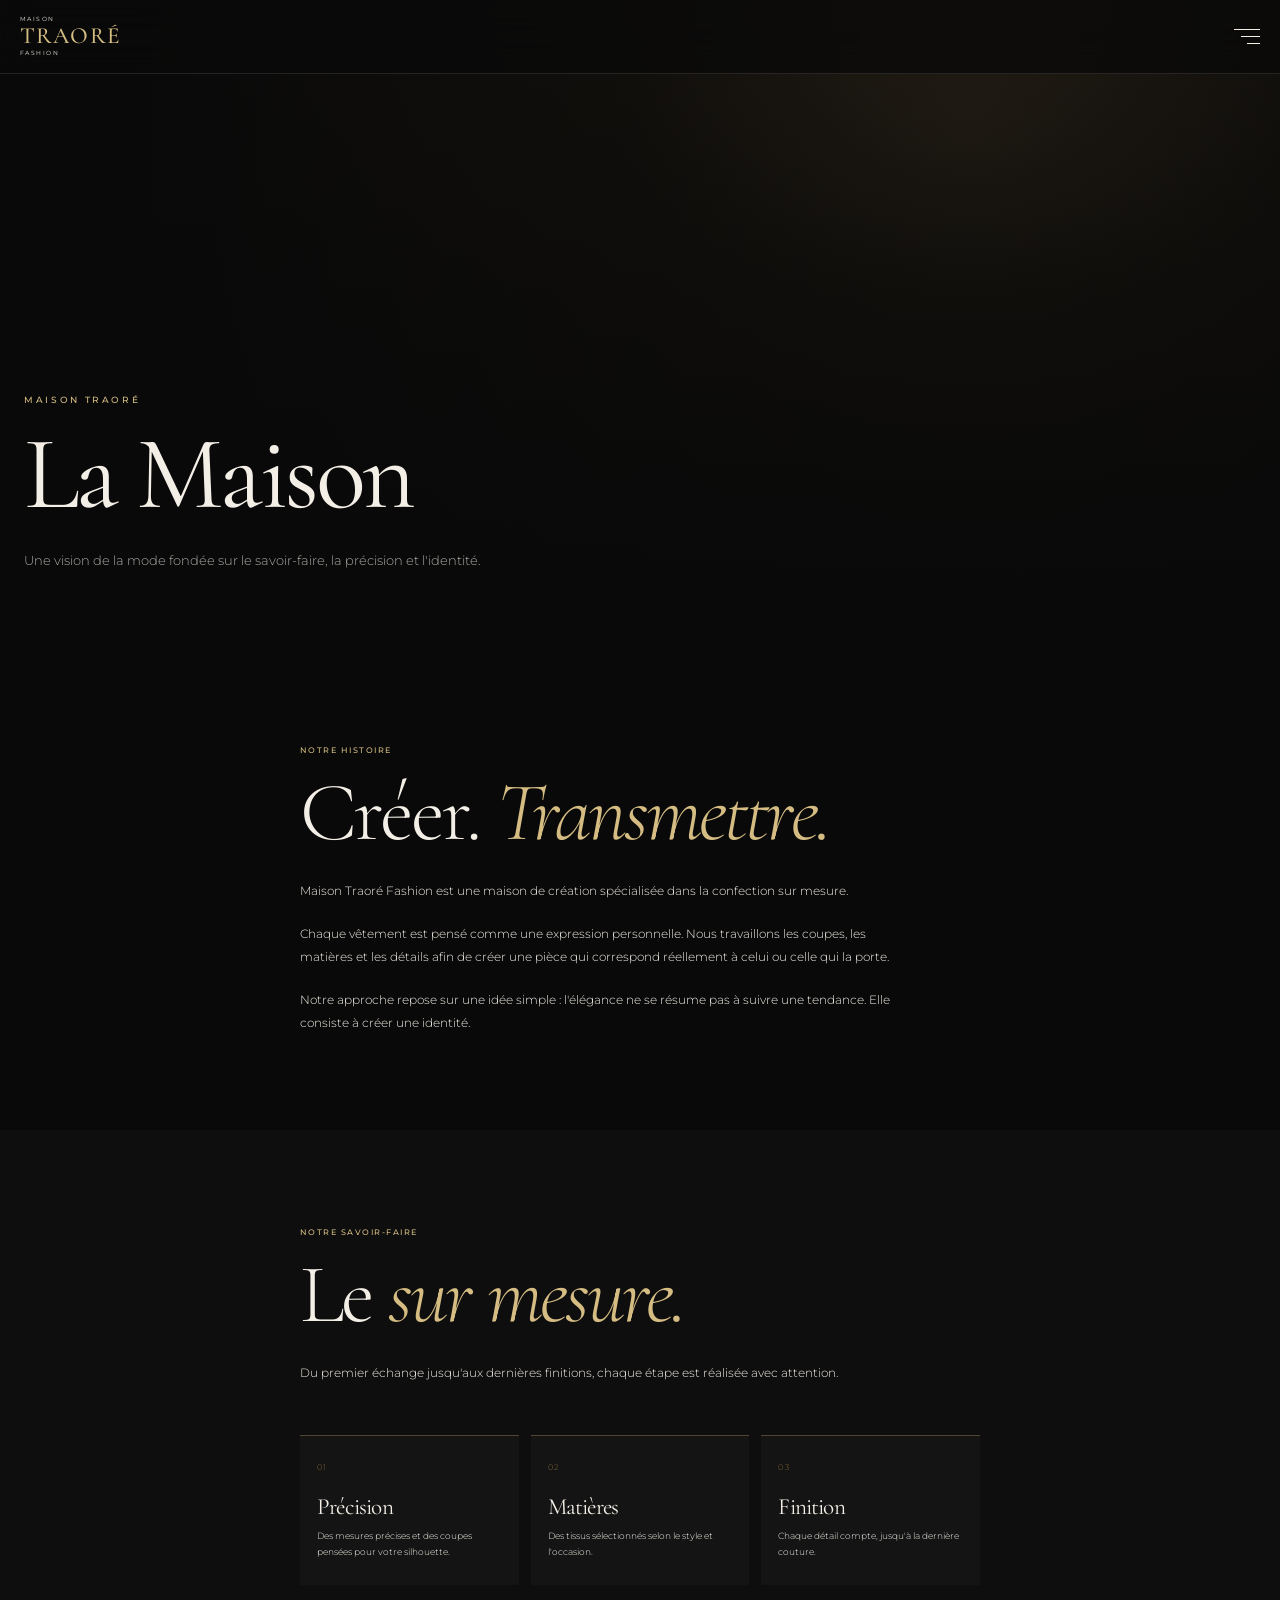
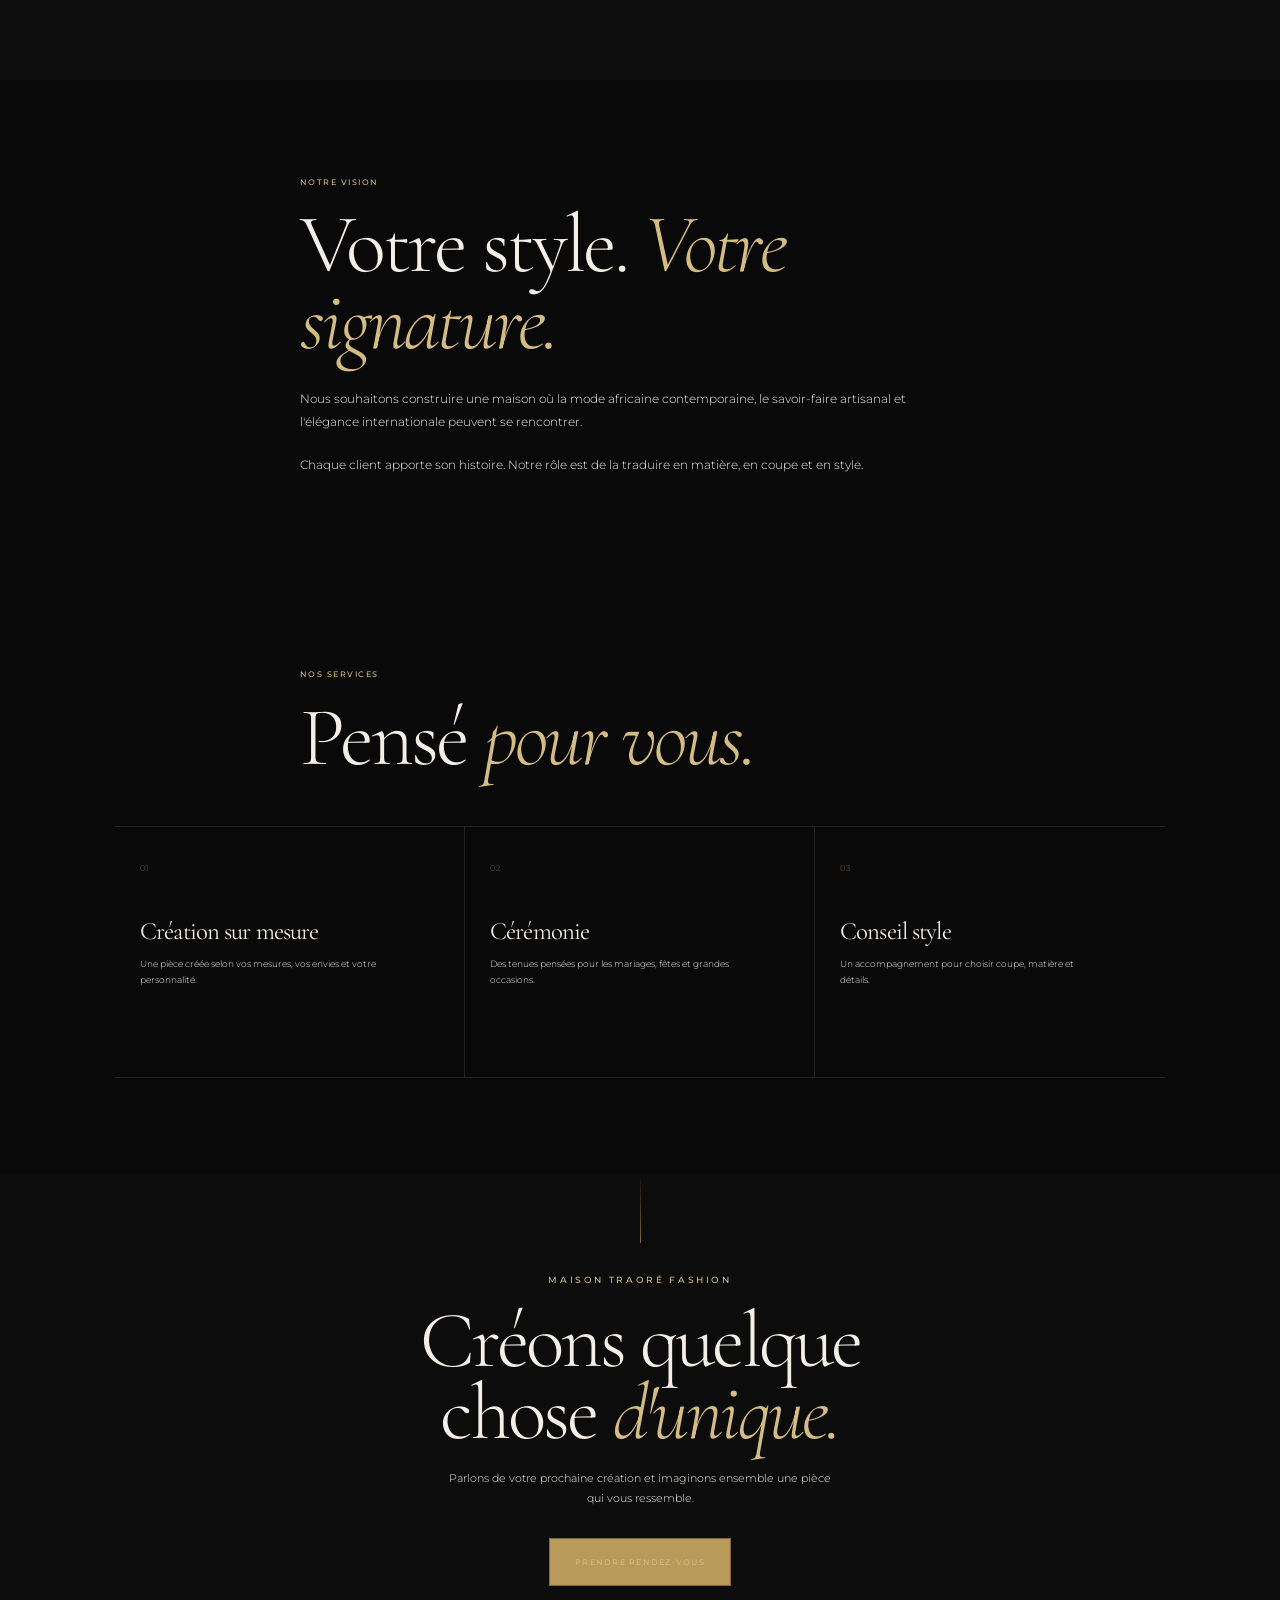
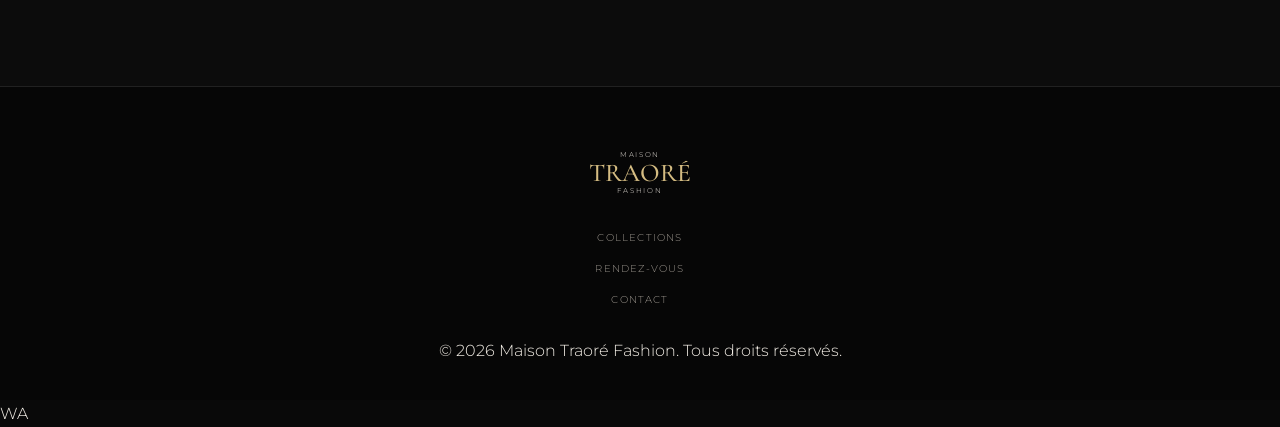
==== commit 541057a6: "Optimize maison page SEO" ====
--- a/about.html
+++ b/about.html
@@ -2,22 +2,40 @@
 <html lang="fr">
 <head>
     <meta charset="UTF-8">
-    <meta
-        name="viewport"
-        content="width=device-width, initial-scale=1.0"
-    >
+    <meta name="viewport" content="width=device-width, initial-scale=1.0">
     <meta
         name="description"
-        content="Découvrez Maison Traoré Fashion, maison de couture et atelier de création sur mesure à Lomé, Togo."
-    >
-    <meta
-        name="theme-color"
-        content="#090909"
-    >
+        content="Découvrez Maison Traoré Fashion, maison de haute couture et de créations sur mesure basée à Lomé, Togo."
+    >
+    <meta
+        name="keywords"
+        content="Maison Traoré Fashion, maison de couture Lomé, haute couture Togo, styliste Lomé, tailleur Lomé, création sur mesure Togo"
+    >
+    <meta name="author" content="Maison Traoré Fashion">
+    <meta name="robots" content="index, follow">
+    <meta name="theme-color" content="#0a0a0a">
+    <link
+        rel="canonical"
+        href="https://mtprod94-droid.github.io/maisontraorefashion/about.html"
+    >
+    <meta property="og:type" content="website">
+    <meta property="og:locale" content="fr_FR">
+    <meta
+        property="og:title"
+        content="La Maison | Maison Traoré Fashion"
+    >
+    <meta
+        property="og:description"
+        content="L'histoire, le savoir-faire et la vision de Maison Traoré Fashion à Lomé."
+    >
+    <meta
+        property="og:url"
+        content="https://mtprod94-droid.github.io/maisontraorefashion/about.html"
+    >
+    <meta property="og:site_name" content="Maison Traoré Fashion">
     <title>
         La Maison | Maison Traoré Fashion
     </title>
-    <!-- FONTS -->
     <link rel="preconnect" href="https://fonts.googleapis.com">
     <link
         rel="preconnect"
@@ -28,7 +46,6 @@
         href="https://fonts.googleapis.com/css2?family=Cormorant+Garamond:wght@300;400;500;600;700&family=Montserrat:wght@300;400;500;600&display=swap"
         rel="stylesheet"
     >
-    <!-- CSS -->
     <link
         rel="stylesheet"
         href="css/style.css"
--- a/css/style.css
+++ b/css/style.css
@@ -1783,4 +1783,478 @@
     .catalog-card-info h3 {
         font-size: 1.1rem;
     }
+}
+
+/* =========================================================
+   ABOUT / LA MAISON
+   ========================================================= */
+.about-section {
+    position: relative;
+    padding: 95px 22px;
+    background: #090909;
+}
+.about-dark {
+    background: #0e0e0e;
+}
+.about-content {
+    max-width: 680px;
+    margin: 0 auto;
+}
+.about-content h2,
+.about-services-header h2 {
+    margin: 0 0 28px;
+    font-family: var(--serif);
+    font-size: clamp(3rem, 12vw, 5.2rem);
+    font-weight: 300;
+    line-height: 0.92;
+}
+.about-content h2 em,
+.about-services-header h2 em {
+    font-style: italic;
+    font-weight: 300;
+}
+.about-content > p {
+    max-width: 610px;
+    margin: 0 0 20px;
+    color: var(--text-muted);
+    font-family: var(--sans);
+    font-size: 0.72rem;
+    font-weight: 300;
+    line-height: 2;
+}
+.about-content > p:last-child {
+    margin-bottom: 0;
+}
+/* =========================================================
+   ABOUT VALUES
+   ========================================================= */
+.about-values {
+    display: grid;
+    grid-template-columns: repeat(3, 1fr);
+    gap: 12px;
+    margin-top: 50px;
+}
+.about-value {
+    padding: 25px 17px;
+    border-top: 1px solid rgba(193,164,103,0.35);
+    background: rgba(255,255,255,0.025);
+}
+.about-value > span {
+    display: block;
+    margin-bottom: 22px;
+    color: var(--gold-dark);
+    font-family: var(--sans);
+    font-size: 0.48rem;
+    letter-spacing: 0.18em;
+}
+.about-value h3 {
+    margin: 0 0 10px;
+    font-family: var(--serif);
+    font-size: 1.45rem;
+    font-weight: 400;
+}
+.about-value p {
+    margin: 0;
+    color: var(--text-muted);
+    font-family: var(--sans);
+    font-size: 0.58rem;
+    line-height: 1.75;
+}
+/* =========================================================
+   SERVICES
+   ========================================================= */
+.about-services {
+    padding: 95px 22px;
+    background: #090909;
+}
+.about-services-header {
+    max-width: 680px;
+    margin: 0 auto 50px;
+}
+.services-grid {
+    display: grid;
+    grid-template-columns: repeat(3, 1fr);
+    max-width: 1050px;
+    margin: 0 auto;
+    border-top: 1px solid rgba(255,255,255,0.1);
+    border-bottom: 1px solid rgba(255,255,255,0.1);
+}
+.service-card {
+    min-height: 250px;
+    padding: 35px 25px;
+    border-right: 1px solid rgba(255,255,255,0.1);
+}
+.service-card:last-child {
+    border-right: none;
+}
+.service-card > span {
+    display: block;
+    margin-bottom: 45px;
+    color: var(--gold-dark);
+    font-family: var(--sans);
+    font-size: 0.48rem;
+    letter-spacing: 0.18em;
+}
+.service-card h3 {
+    margin: 0 0 12px;
+    font-family: var(--serif);
+    font-size: 1.55rem;
+    font-weight: 400;
+}
+.service-card p {
+    max-width: 240px;
+    margin: 0;
+    color: var(--text-muted);
+    font-family: var(--sans);
+    font-size: 0.58rem;
+    line-height: 1.8;
+}
+/* =========================================================
+   ABOUT MOBILE
+   ========================================================= */
+@media (max-width: 700px) {
+    .about-section {
+        padding: 80px 22px;
+    }
+    .about-content h2,
+    .about-services-header h2 {
+        font-size: clamp(2.8rem, 13vw, 4.2rem);
+    }
+    .about-values {
+        grid-template-columns: 1fr;
+        gap: 10px;
+    }
+    .about-value {
+        padding: 23px 18px;
+    }
+    .about-value > span {
+        margin-bottom: 15px;
+    }
+    .about-services {
+        padding: 80px 22px;
+    }
+    .services-grid {
+        grid-template-columns: 1fr;
+        border-bottom: none;
+    }
+    .service-card {
+        min-height: auto;
+        padding: 30px 20px;
+        border-right: none;
+        border-bottom: 1px solid rgba(255,255,255,0.1);
+    }
+    .service-card:last-child {
+        border-bottom: none;
+    }
+    .service-card > span {
+        margin-bottom: 25px;
+    }
+}
+/* =========================================================
+   ABOUT SMALL PHONES
+   ========================================================= */
+@media (max-width: 380px) {
+    .about-section,
+    .about-services {
+        padding-left: 18px;
+        padding-right: 18px;
+    }
+    .about-content > p {
+        font-size: 0.68rem;
+    }
+    .service-card {
+        padding-left: 16px;
+        padding-right: 16px;
+    }
+}
+
+/* =========================================================
+   RENDEZ-VOUS / APPOINTMENT PAGE
+   ========================================================= */
+.appointment-page {
+    padding: 95px 22px 105px;
+    background: #090909;
+}
+.appointment-intro {
+    max-width: 680px;
+    margin: 0 auto 60px;
+}
+.appointment-intro h2,
+.appointment-info-header h2 {
+    margin: 0 0 28px;
+    font-family: var(--serif);
+    font-size: clamp(3rem, 12vw, 5.2rem);
+    font-weight: 300;
+    line-height: 0.92;
+}
+.appointment-intro h2 em,
+.appointment-info-header h2 em {
+    font-style: italic;
+    font-weight: 300;
+}
+.appointment-intro > p {
+    max-width: 600px;
+    margin: 0;
+    color: var(--text-muted);
+    font-family: var(--sans);
+    font-size: 0.72rem;
+    font-weight: 300;
+    line-height: 2;
+}
+/* =========================================================
+   FORM
+   ========================================================= */
+.appointment-form {
+    display: grid;
+    grid-template-columns: repeat(2, 1fr);
+    gap: 28px 18px;
+    max-width: 900px;
+    margin: 0 auto;
+    padding: 40px 0 0;
+    border-top: 1px solid rgba(255,255,255,0.12);
+}
+.form-group {
+    display: flex;
+    flex-direction: column;
+}
+.form-group-full {
+    grid-column: 1 / -1;
+}
+.form-group label {
+    margin-bottom: 11px;
+    color: var(--text-muted);
+    font-family: var(--sans);
+    font-size: 0.53rem;
+    font-weight: 500;
+    letter-spacing: 0.14em;
+    text-transform: uppercase;
+}
+.form-group input,
+.form-group select,
+.form-group textarea {
+    width: 100%;
+    box-sizing: border-box;
+    padding: 16px 15px;
+    border: 1px solid rgba(255,255,255,0.14);
+    border-radius: 0;
+    outline: none;
+    background: rgba(255,255,255,0.025);
+    color: #f5f2eb;
+    font-family: var(--sans);
+    font-size: 0.68rem;
+    font-weight: 300;
+    transition:
+        border-color 0.25s ease,
+        background 0.25s ease;
+}
+.form-group input::placeholder,
+.form-group textarea::placeholder {
+    color: rgba(255,255,255,0.32);
+}
+.form-group select {
+    cursor: pointer;
+}
+.form-group select option {
+    background: #111;
+    color: #f5f2eb;
+}
+.form-group textarea {
+    resize: vertical;
+    min-height: 150px;
+    line-height: 1.8;
+}
+.form-group input:focus,
+.form-group select:focus,
+.form-group textarea:focus {
+    border-color: rgba(193,164,103,0.7);
+    background: rgba(255,255,255,0.045);
+}
+/* =========================================================
+   FORM SUBMIT
+   ========================================================= */
+.form-submit {
+    grid-column: 1 / -1;
+    display: flex;
+    flex-direction: column;
+    align-items: center;
+    padding-top: 15px;
+}
+.form-submit .primary-button {
+    border: 1px solid rgba(193,164,103,0.65);
+    cursor: pointer;
+}
+.form-submit p {
+    margin: 18px 0 0;
+    color: rgba(255,255,255,0.38);
+    font-family: var(--sans);
+    font-size: 0.5rem;
+    font-weight: 300;
+    line-height: 1.7;
+    text-align: center;
+}
+/* =========================================================
+   APPOINTMENT INFORMATION
+   ========================================================= */
+.appointment-info {
+    padding: 95px 22px;
+    background: #0e0e0e;
+}
+.appointment-info-header {
+    max-width: 680px;
+    margin: 0 auto 55px;
+}
+.appointment-info-grid {
+    display: grid;
+    grid-template-columns: repeat(3, 1fr);
+    max-width: 1000px;
+    margin: 0 auto;
+    border-top: 1px solid rgba(255,255,255,0.1);
+    border-bottom: 1px solid rgba(255,255,255,0.1);
+}
+.appointment-info-grid article {
+    min-height: 210px;
+    padding: 32px 25px;
+    border-right: 1px solid rgba(255,255,255,0.1);
+}
+.appointment-info-grid article:last-child {
+    border-right: none;
+}
+.appointment-info-grid article > span {
+    display: block;
+    margin-bottom: 40px;
+    color: var(--gold-dark);
+    font-family: var(--sans);
+    font-size: 0.48rem;
+    letter-spacing: 0.18em;
+}
+.appointment-info-grid h3 {
+    margin: 0 0 12px;
+    font-family: var(--serif);
+    font-size: 1.5rem;
+    font-weight: 400;
+}
+.appointment-info-grid p {
+    max-width: 230px;
+    margin: 0;
+    color: var(--text-muted);
+    font-family: var(--sans);
+    font-size: 0.58rem;
+    line-height: 1.8;
+}
+/* =========================================================
+   MOBILE
+   ========================================================= */
+@media (max-width: 700px) {
+    .appointment-page {
+        padding: 80px 22px 90px;
+    }
+    .appointment-intro h2,
+    .appointment-info-header h2 {
+        font-size: clamp(2.8rem, 13vw, 4.2rem);
+    }
+    .appointment-form {
+        grid-template-columns: 1fr;
+        gap: 24px;
+        padding-top: 32px;
+    }
+    .form-group-full,
+    .form-submit {
+        grid-column: auto;
+    }
+    .form-group input,
+    .form-group select,
+    .form-group textarea {
+        padding: 15px 13px;
+        font-size: 0.66rem;
+    }
+    .form-submit {
+        align-items: stretch;
+    }
+    .form-submit .primary-button {
+        width: 100%;
+        text-align: center;
+    }
+    .appointment-info {
+        padding: 80px 22px;
+    }
+    .appointment-info-grid {
+        grid-template-columns: 1fr;
+        border-bottom: none;
+    }
+    .appointment-info-grid article {
+        min-height: auto;
+        padding: 30px 20px;
+        border-right: none;
+        border-bottom: 1px solid rgba(255,255,255,0.1);
+    }
+    .appointment-info-grid article:last-child {
+        border-bottom: none;
+    }
+    .appointment-info-grid article > span {
+        margin-bottom: 23px;
+    }
+}
+/* =========================================================
+   SMALL PHONES
+   ========================================================= */
+@media (max-width: 380px) {
+    .appointment-page,
+    .appointment-info {
+        padding-left: 18px;
+        padding-right: 18px;
+    }
+    .appointment-intro > p {
+        font-size: 0.68rem;
+    }
+}
+/* =========================================================
+   ATELIER — LOCATION
+   ========================================================= */
+.atelier-location {
+    margin: 45px 0 38px;
+    padding: 28px 0;
+    border-top: 1px solid rgba(255,255,255,0.12);
+    border-bottom: 1px solid rgba(255,255,255,0.12);
+}
+.atelier-location > span {
+    display: block;
+    margin-bottom: 12px;
+    color: var(--gold-dark);
+    font-family: var(--sans);
+    font-size: 0.48rem;
+    font-weight: 500;
+    letter-spacing: 0.18em;
+}
+.atelier-location strong {
+    display: block;
+    margin-bottom: 5px;
+    color: #f5f2eb;
+    font-family: var(--serif);
+    font-size: 1.65rem;
+    font-weight: 400;
+}
+.atelier-location p {
+    margin: 0 0 20px;
+    color: var(--text-muted);
+    font-family: var(--sans);
+    font-size: 0.58rem;
+    font-weight: 300;
+}
+.atelier-location .text-link {
+    display: inline-flex;
+}
+/* =========================================================
+   ATELIER MOBILE
+   ========================================================= */
+@media (max-width: 700px) {
+    .atelier-location {
+        margin: 38px 0 32px;
+        padding: 25px 0;
+    }
+    .atelier-location strong {
+        font-size: 1.45rem;
+    }
+    .atelier-location p {
+        font-size: 0.56rem;
+    }
 }
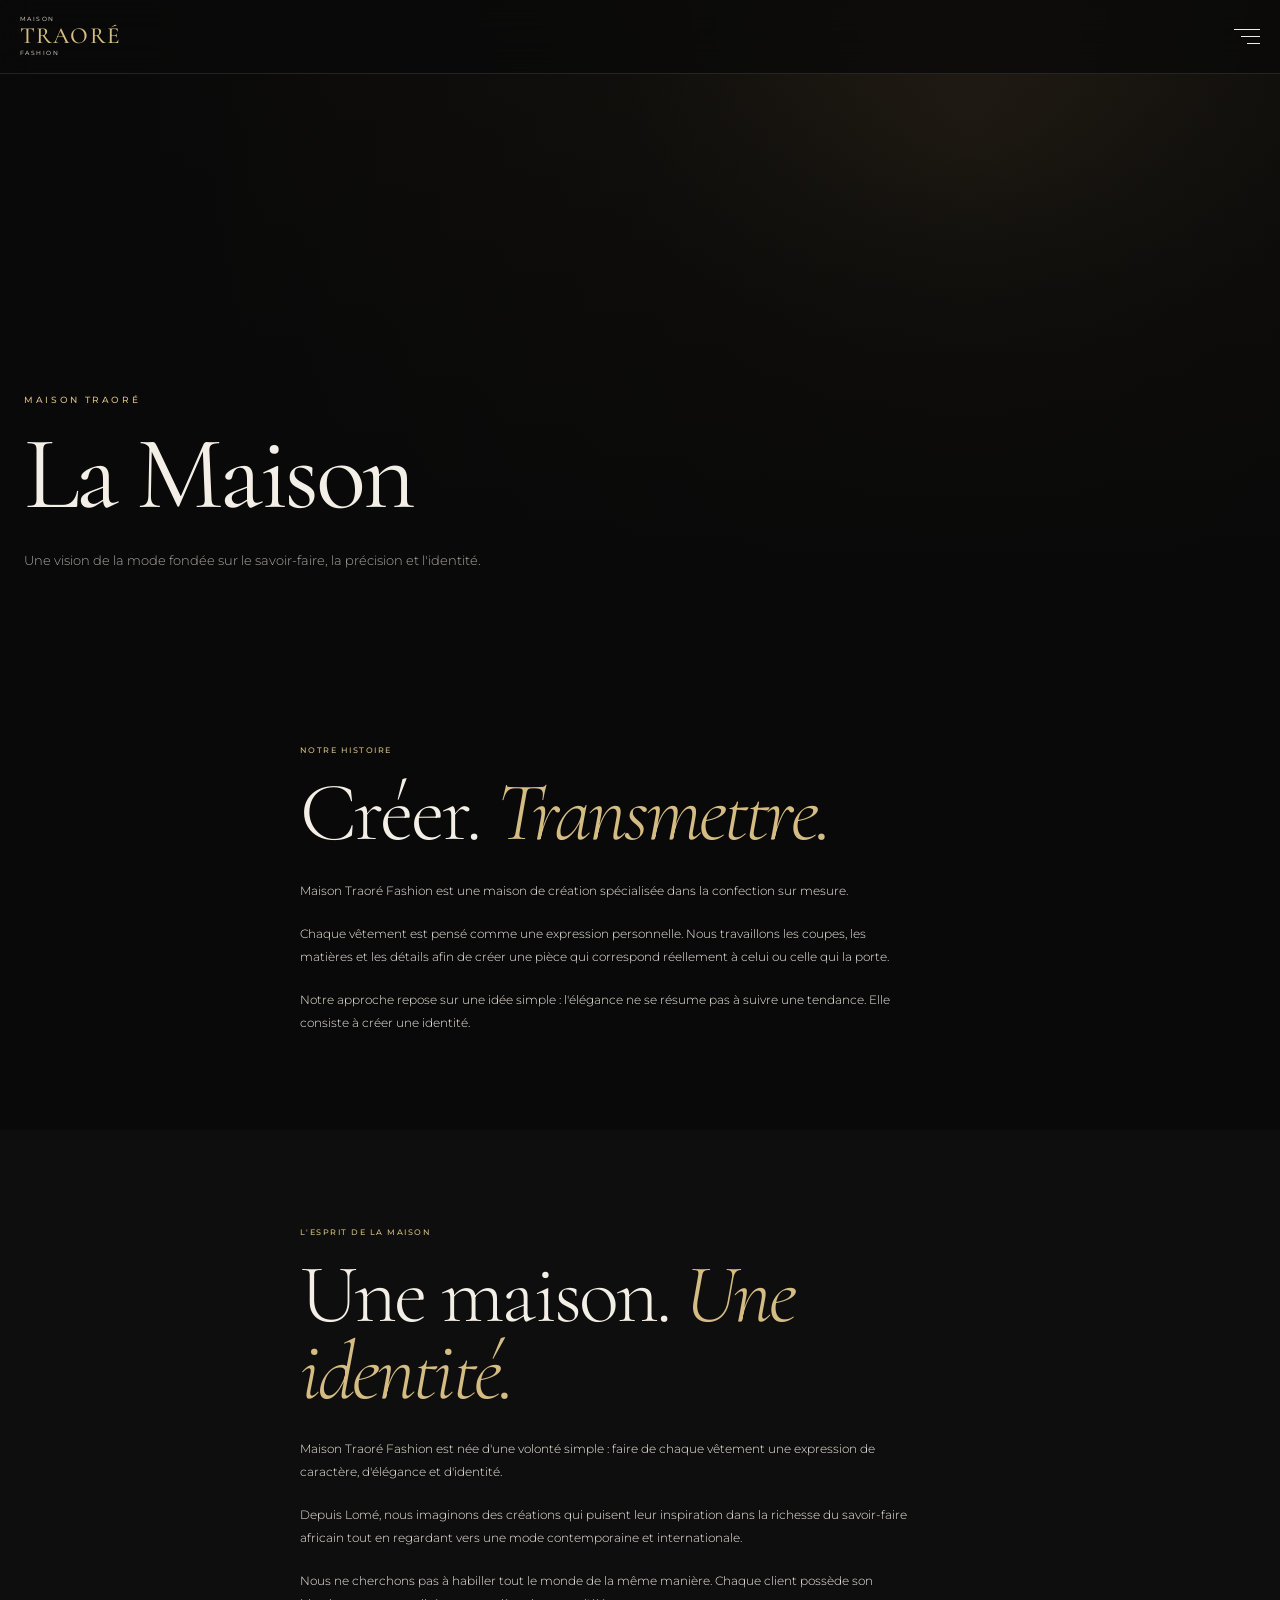
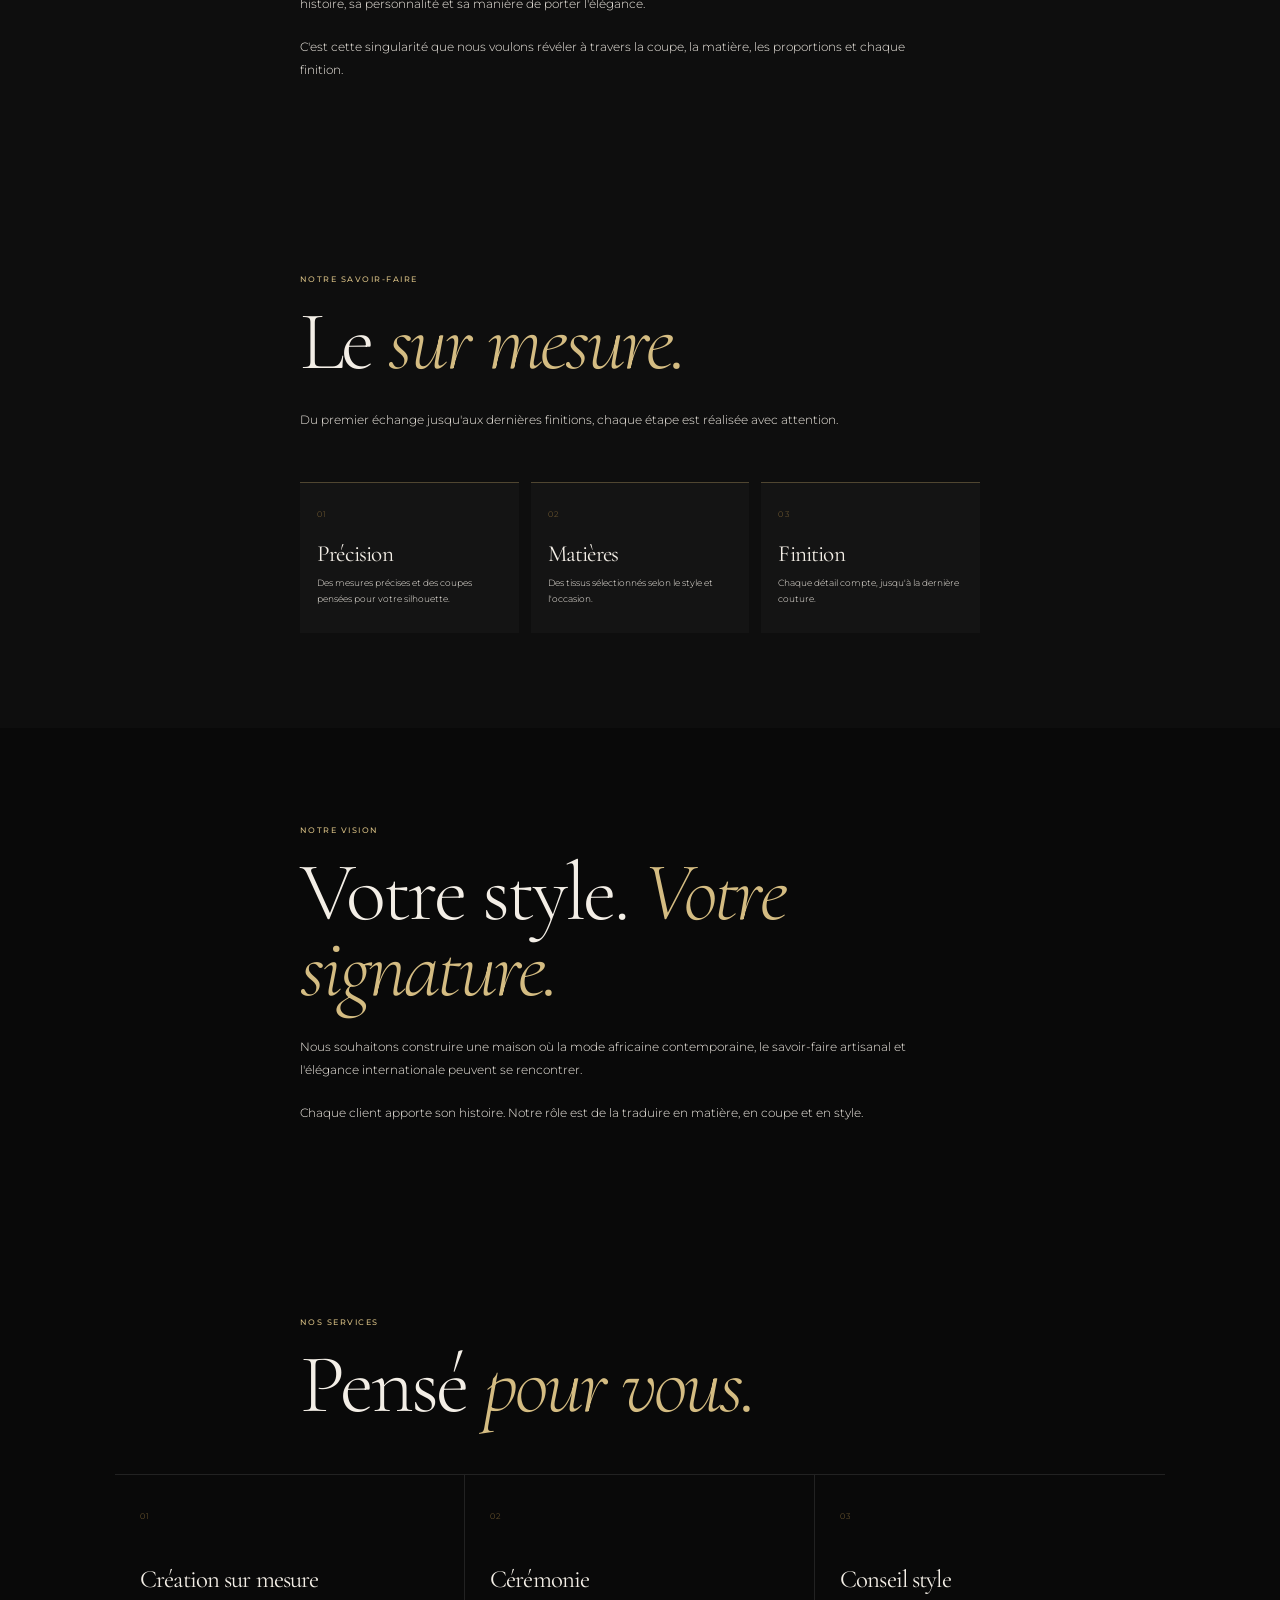
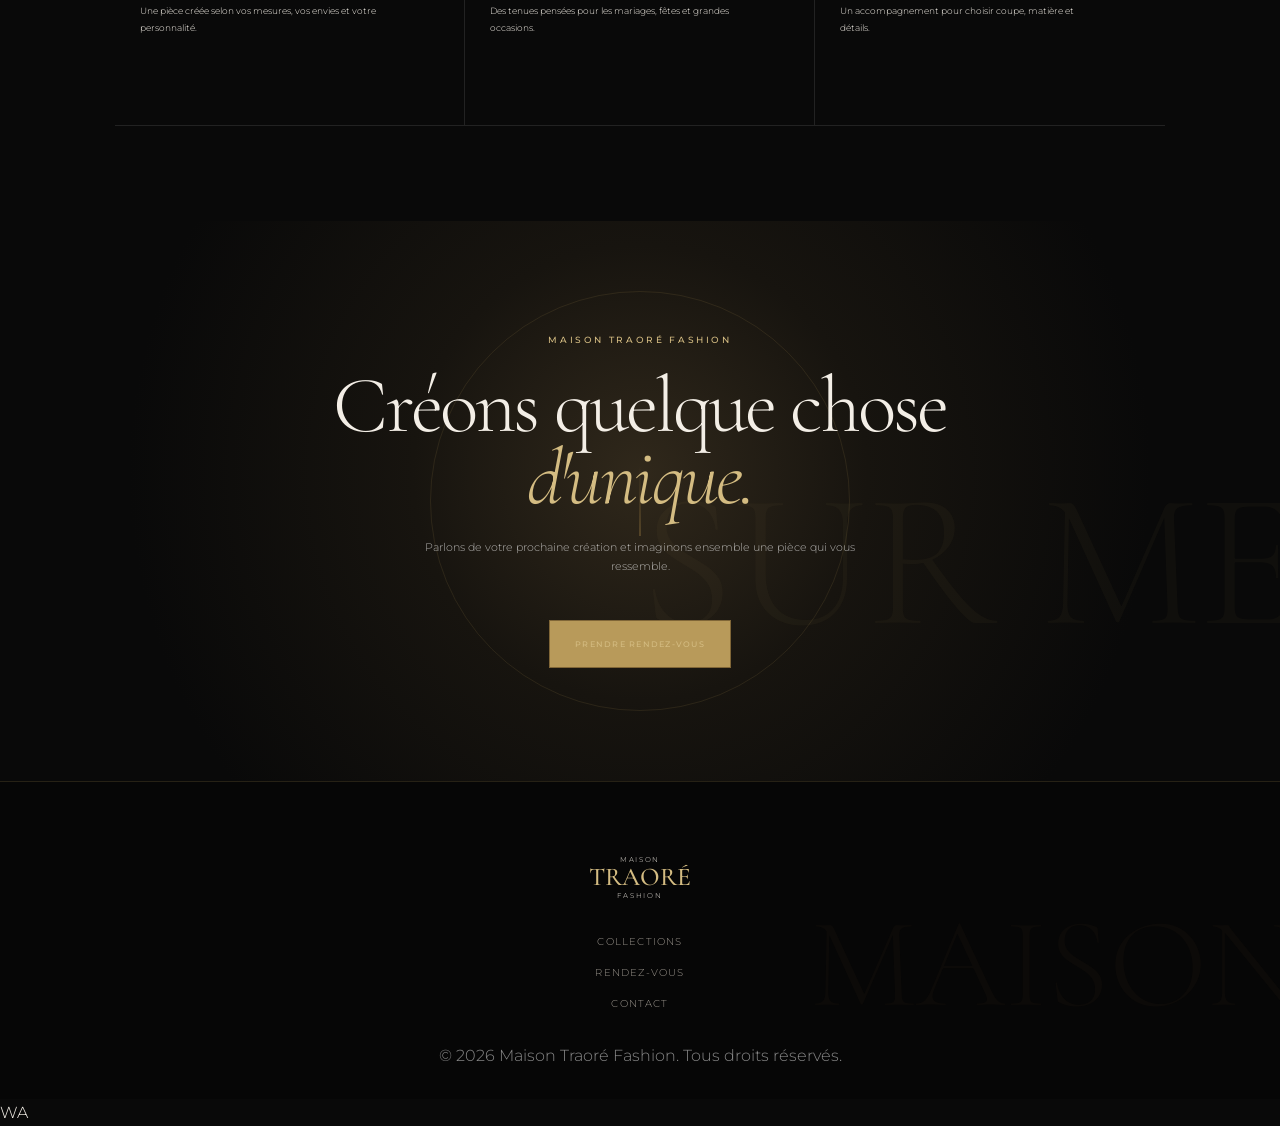
==== commit 30ca16d4: "Add Maison identity section" ====
--- a/about.html
+++ b/about.html
@@ -164,6 +164,53 @@
             </p>
         </div>
     </section>
+    <!-- =================================================
+ESPRIT DE LA MAISON
+================================================= -->
+
+<section class="about-section about-dark">
+
+    <div class="about-content">
+
+        <div class="section-label">
+            L'ESPRIT DE LA MAISON
+        </div>
+
+        <h2>
+            Une maison.
+            <em>Une identité.</em>
+        </h2>
+
+        <p>
+            Maison Traoré Fashion est née d'une volonté
+            simple : faire de chaque vêtement une
+            expression de caractère, d'élégance et
+            d'identité.
+        </p>
+
+        <p>
+            Depuis Lomé, nous imaginons des créations
+            qui puisent leur inspiration dans la richesse
+            du savoir-faire africain tout en regardant
+            vers une mode contemporaine et internationale.
+        </p>
+
+        <p>
+            Nous ne cherchons pas à habiller tout le monde
+            de la même manière. Chaque client possède son
+            histoire, sa personnalité et sa manière de
+            porter l'élégance.
+        </p>
+
+        <p>
+            C'est cette singularité que nous voulons
+            révéler à travers la coupe, la matière,
+            les proportions et chaque finition.
+        </p>
+
+    </div>
+
+</section>
     <!-- =================================================
          SAVOIR-FAIRE
          ================================================= -->
--- a/css/style.css
+++ b/css/style.css
@@ -2257,4 +2257,636 @@
     .atelier-location p {
         font-size: 0.56rem;
     }
+}
+/* =====================================================
+   COLLECTION IMAGES — MAISON TRAORÉ FASHION
+   ===================================================== */
+
+.collection-image-item {
+    position: relative;
+    display: block;
+    overflow: hidden;
+    min-height: 420px;
+    background: #111;
+    text-decoration: none;
+}
+
+.collection-image-item img {
+    width: 100%;
+    height: 100%;
+    min-height: 420px;
+    display: block;
+    object-fit: cover;
+    object-position: center;
+    transition: transform 0.7s ease;
+}
+
+.collection-image-overlay {
+    position: absolute;
+    inset: 0;
+    background: linear-gradient(
+        to top,
+        rgba(0, 0, 0, 0.82) 0%,
+        rgba(0, 0, 0, 0.25) 55%,
+        rgba(0, 0, 0, 0.05) 100%
+    );
+    z-index: 1;
+}
+
+.collection-image-item:hover img {
+    transform: scale(1.04);
+}
+
+.collection-image-item:active img {
+    transform: scale(1.02);
+}
+
+.collection-image-item .collection-info {
+    position: absolute;
+    left: 28px;
+    right: 55px;
+    bottom: 28px;
+    z-index: 2;
+}
+
+.collection-image-item .collection-info span {
+    display: block;
+    margin-bottom: 8px;
+    font-size: 10px;
+    letter-spacing: 3px;
+    text-transform: uppercase;
+}
+
+.collection-image-item .collection-info h3 {
+    margin: 0;
+    font-size: 32px;
+    line-height: 1;
+    letter-spacing: 1px;
+}
+
+.collection-image-item .collection-arrow {
+    position: absolute;
+    right: 24px;
+    bottom: 27px;
+    z-index: 2;
+
+    width: 38px;
+    height: 38px;
+
+    display: flex;
+    align-items: center;
+    justify-content: center;
+
+    border: 1px solid rgba(255, 255, 255, 0.7);
+    border-radius: 50%;
+
+    font-size: 18px;
+
+    transition:
+        transform 0.3s ease,
+        background 0.3s ease;
+}
+
+.collection-image-item:hover .collection-arrow {
+    transform: translate(3px, -3px);
+}
+
+@media (max-width: 600px) {
+
+    .collection-image-item {
+        min-height: 390px;
+    }
+
+    .collection-image-item img {
+        min-height: 390px;
+    }
+
+    .collection-image-item .collection-info {
+        left: 22px;
+        bottom: 22px;
+    }
+
+    .collection-image-item .collection-info h3 {
+        font-size: 28px;
+    }
+
+    .collection-image-item .collection-arrow {
+        right: 18px;
+        bottom: 20px;
+        width: 34px;
+        height: 34px;
+    }
+}
+/* =========================================
+   COLLECTION FEATURE IMAGES
+========================================= */
+
+.collection-feature-image {
+    width: 100%;
+    height: 300px;
+    overflow: hidden;
+    background-size: cover;
+    background-position: center;
+    background-repeat: no-repeat;
+}
+
+/* HOMME — bleibt größer */
+.collection-feature-image.homme {
+    height: 300px;
+}
+
+/* FEMME */
+.collection-feature-image.femme {
+    height: 260px;
+}
+
+/* ENFANT */
+.collection-feature-image.enfant {
+    height: 260px;
+}
+
+/* ÉVÉNEMENTS */
+.collection-feature-image.ceremony {
+    height: 260px;
+}
+/* =====================================================
+   ATELIER — MAISON TRAORÉ FASHION
+   Premium visual treatment
+   ===================================================== */
+
+.atelier {
+    position: relative;
+    min-height: 720px;
+    display: flex;
+    align-items: flex-end;
+    padding: 90px 24px;
+    background:
+        linear-gradient(
+            90deg,
+            rgba(7, 7, 7, 0.98) 0%,
+            rgba(7, 7, 7, 0.94) 42%,
+            rgba(7, 7, 7, 0.70) 72%,
+            rgba(7, 7, 7, 0.88) 100%
+        ),
+        radial-gradient(
+            circle at 78% 28%,
+            #332a1c 0%,
+            #17140f 32%,
+            #090909 72%
+        );
+    overflow: hidden;
+}
+
+.atelier::before {
+    content: "ATELIER";
+    position: absolute;
+    top: 55px;
+    right: -55px;
+    color: rgba(185, 154, 90, 0.055);
+    font-family: var(--serif);
+    font-size: 8rem;
+    font-weight: 300;
+    letter-spacing: 0.08em;
+    line-height: 1;
+    transform: rotate(90deg);
+    pointer-events: none;
+}
+
+.atelier::after {
+    content: "";
+    position: absolute;
+    width: 260px;
+    height: 260px;
+    right: -90px;
+    bottom: -100px;
+    border: 1px solid rgba(185, 154, 90, 0.14);
+    border-radius: 50%;
+    box-shadow:
+        0 0 0 35px rgba(185, 154, 90, 0.025),
+        0 0 0 70px rgba(185, 154, 90, 0.015);
+    pointer-events: none;
+}
+
+.atelier-content {
+    position: relative;
+    z-index: 2;
+    width: 100%;
+    max-width: 620px;
+}
+
+.atelier .section-label {
+    margin-bottom: 42px;
+}
+
+.atelier .eyebrow {
+    margin-bottom: 18px;
+}
+
+.atelier h2 {
+    max-width: 560px;
+    margin-bottom: 28px;
+}
+
+.atelier .body-text {
+    max-width: 540px;
+    line-height: 1.9;
+}
+
+.atelier-location {
+    margin: 48px 0 38px;
+    padding: 30px 0;
+    border-top: 1px solid rgba(255, 255, 255, 0.12);
+    border-bottom: 1px solid rgba(255, 255, 255, 0.12);
+}
+
+.atelier-location > span {
+    display: block;
+    margin-bottom: 12px;
+    color: var(--gold);
+    font-family: var(--sans);
+    font-size: 0.62rem;
+    font-weight: 500;
+    letter-spacing: 0.22em;
+}
+
+.atelier-location strong {
+    display: block;
+    margin-bottom: 5px;
+    color: #ffffff;
+    font-family: var(--serif);
+    font-size: 1.55rem;
+    font-weight: 400;
+}
+
+.atelier-location p {
+    margin: 0 0 22px;
+    color: rgba(255, 255, 255, 0.62);
+    font-family: var(--sans);
+    font-size: 0.78rem;
+    letter-spacing: 0.08em;
+}
+
+.atelier-location .text-link {
+    display: inline-flex;
+}
+
+@media (max-width: 600px) {
+
+    .atelier {
+        min-height: 680px;
+        padding: 75px 22px;
+    }
+
+    .atelier::before {
+        top: 30px;
+        right: -70px;
+        font-size: 6rem;
+    }
+
+    .atelier::after {
+        width: 200px;
+        height: 200px;
+        right: -90px;
+        bottom: -80px;
+    }
+
+    .atelier .section-label {
+        margin-bottom: 34px;
+    }
+
+    .atelier h2 {
+        margin-bottom: 24px;
+    }
+
+    .atelier .body-text {
+        line-height: 1.8;
+    }
+
+    .atelier-location {
+        margin: 40px 0 32px;
+        padding: 25px 0;
+    }
+
+    .atelier-location strong {
+        font-size: 1.35rem;
+    }
+}
+/* =====================================================
+   ATELIER IMAGE
+   ===================================================== */
+
+.atelier-image {
+    position: absolute;
+    top: 0;
+    right: 0;
+    width: 48%;
+    height: 100%;
+    overflow: hidden;
+    z-index: 1;
+}
+
+.atelier-image::after {
+    content: "";
+    position: absolute;
+    inset: 0;
+    background:
+        linear-gradient(
+            90deg,
+            rgba(9, 9, 9, 0.95) 0%,
+            rgba(9, 9, 9, 0.35) 45%,
+            rgba(9, 9, 9, 0.05) 100%
+        );
+}
+
+.atelier-image img {
+    width: 100%;
+    height: 100%;
+    display: block;
+    object-fit: cover;
+    object-position: center;
+}
+
+.atelier-content {
+    max-width: 600px;
+    position: relative;
+    z-index: 3;
+}
+
+/* Mobile */
+@media (max-width: 600px) {
+
+    .atelier {
+        display: block;
+        padding: 0 0 75px;
+    }
+
+    .atelier-image {
+        position: relative;
+        top: auto;
+        right: auto;
+        width: 100%;
+        height: 360px;
+    }
+
+    .atelier-image::after {
+        background:
+            linear-gradient(
+                180deg,
+                rgba(9, 9, 9, 0.05) 0%,
+                rgba(9, 9, 9, 0.10) 45%,
+                rgba(9, 9, 9, 0.75) 100%
+            );
+    }
+
+    .atelier-image img {
+        object-position: center;
+    }
+
+    .atelier-content {
+        padding: 70px 22px 0;
+        max-width: none;
+    }
+
+}
+/* =====================================================
+   ATELIER IMAGE
+   ===================================================== */
+
+.atelier-image {
+    position: absolute;
+    top: 0;
+    right: 0;
+    width: 48%;
+    height: 100%;
+    overflow: hidden;
+    z-index: 1;
+}
+
+.atelier-image::after {
+    content: "";
+    position: absolute;
+    inset: 0;
+    background:
+        linear-gradient(
+            90deg,
+            rgba(9, 9, 9, 0.95) 0%,
+            rgba(9, 9, 9, 0.35) 45%,
+            rgba(9, 9, 9, 0.05) 100%
+        );
+}
+
+.atelier-image img {
+    width: 100%;
+    height: 100%;
+    display: block;
+    object-fit: cover;
+    object-position: center;
+}
+
+.atelier-content {
+    max-width: 600px;
+    position: relative;
+    z-index: 3;
+}
+
+@media (max-width: 600px) {
+
+    .atelier {
+        display: block;
+        padding: 0 0 75px;
+    }
+
+    .atelier-image {
+        position: relative;
+        top: auto;
+        right: auto;
+        width: 100%;
+        height: 360px;
+    }
+
+    .atelier-image::after {
+        background:
+            linear-gradient(
+                180deg,
+                rgba(9, 9, 9, 0.05) 0%,
+                rgba(9, 9, 9, 0.10) 45%,
+                rgba(9, 9, 9, 0.75) 100%
+            );
+    }
+
+    .atelier-image img {
+        object-position: center;
+    }
+
+    .atelier-content {
+        padding: 70px 22px 0;
+        max-width: none;
+    }
+
+}
+/* =====================================================
+   PREMIUM APPOINTMENT CTA
+   ===================================================== */
+
+.appointment {
+    position: relative;
+    overflow: hidden;
+    min-height: 560px;
+    display: flex;
+    align-items: center;
+    justify-content: center;
+    padding: 90px 24px;
+    text-align: center;
+    background:
+        radial-gradient(
+            circle at 50% 45%,
+            #30281b 0%,
+            #17140f 32%,
+            #090909 72%
+        );
+}
+
+.appointment::before {
+    content: "SUR MESURE";
+    position: absolute;
+    left: 50%;
+    top: 50%;
+    transform: translate(-50%, -50%);
+    white-space: nowrap;
+    color: rgba(185, 154, 90, 0.045);
+    font-family: var(--serif);
+    font-size: clamp(5rem, 20vw, 12rem);
+    line-height: 1;
+    pointer-events: none;
+}
+
+.appointment::after {
+    content: "";
+    position: absolute;
+    width: 420px;
+    height: 420px;
+    border: 1px solid rgba(185, 154, 90, 0.13);
+    border-radius: 50%;
+    pointer-events: none;
+}
+
+.appointment-content {
+    position: relative;
+    z-index: 2;
+    max-width: 650px;
+}
+
+.appointment .eyebrow {
+    margin-bottom: 22px;
+}
+
+.appointment h2 {
+    margin-bottom: 24px;
+}
+
+.appointment-content > p:not(.eyebrow) {
+    max-width: 480px;
+    margin: 0 auto 38px;
+    color: rgba(255, 255, 255, 0.65);
+    line-height: 1.8;
+}
+
+.appointment .primary-button {
+    margin-top: 5px;
+}
+
+@media (max-width: 600px) {
+
+    .appointment {
+        min-height: 500px;
+        padding: 75px 22px;
+    }
+
+    .appointment::before {
+        font-size: 5rem;
+    }
+
+    .appointment::after {
+        width: 300px;
+        height: 300px;
+    }
+
+    .appointment-content > p:not(.eyebrow) {
+        line-height: 1.7;
+    }
+}
+/* =====================================================
+   PREMIUM FOOTER
+   ===================================================== */
+
+.site-footer {
+    position: relative;
+    overflow: hidden;
+    padding: 75px 24px 30px;
+    background: #060606;
+    border-top: 1px solid rgba(185, 154, 90, 0.18);
+}
+
+.site-footer::before {
+    content: "MAISON";
+    position: absolute;
+    right: -20px;
+    bottom: 70px;
+    color: rgba(185, 154, 90, 0.035);
+    font-family: var(--serif);
+    font-size: 8rem;
+    line-height: 1;
+    pointer-events: none;
+}
+
+.site-footer > * {
+    position: relative;
+    z-index: 2;
+}
+
+.footer-inner {
+    max-width: 1100px;
+    margin: 0 auto;
+}
+
+.site-footer .brand {
+    margin-bottom: 18px;
+}
+
+.site-footer p {
+    color: rgba(255, 255, 255, 0.52);
+    line-height: 1.7;
+}
+
+.site-footer a {
+    transition:
+        color 0.3s ease,
+        opacity 0.3s ease;
+}
+
+.site-footer a:hover {
+    color: var(--gold);
+}
+
+.site-footer .footer-bottom {
+    margin-top: 55px;
+    padding-top: 25px;
+    border-top: 1px solid rgba(255, 255, 255, 0.08);
+}
+
+@media (max-width: 600px) {
+
+    .site-footer {
+        padding: 60px 22px 25px;
+    }
+
+    .site-footer::before {
+        right: -35px;
+        bottom: 55px;
+        font-size: 6rem;
+    }
+
+    .site-footer .footer-bottom {
+        margin-top: 40px;
+    }
 }
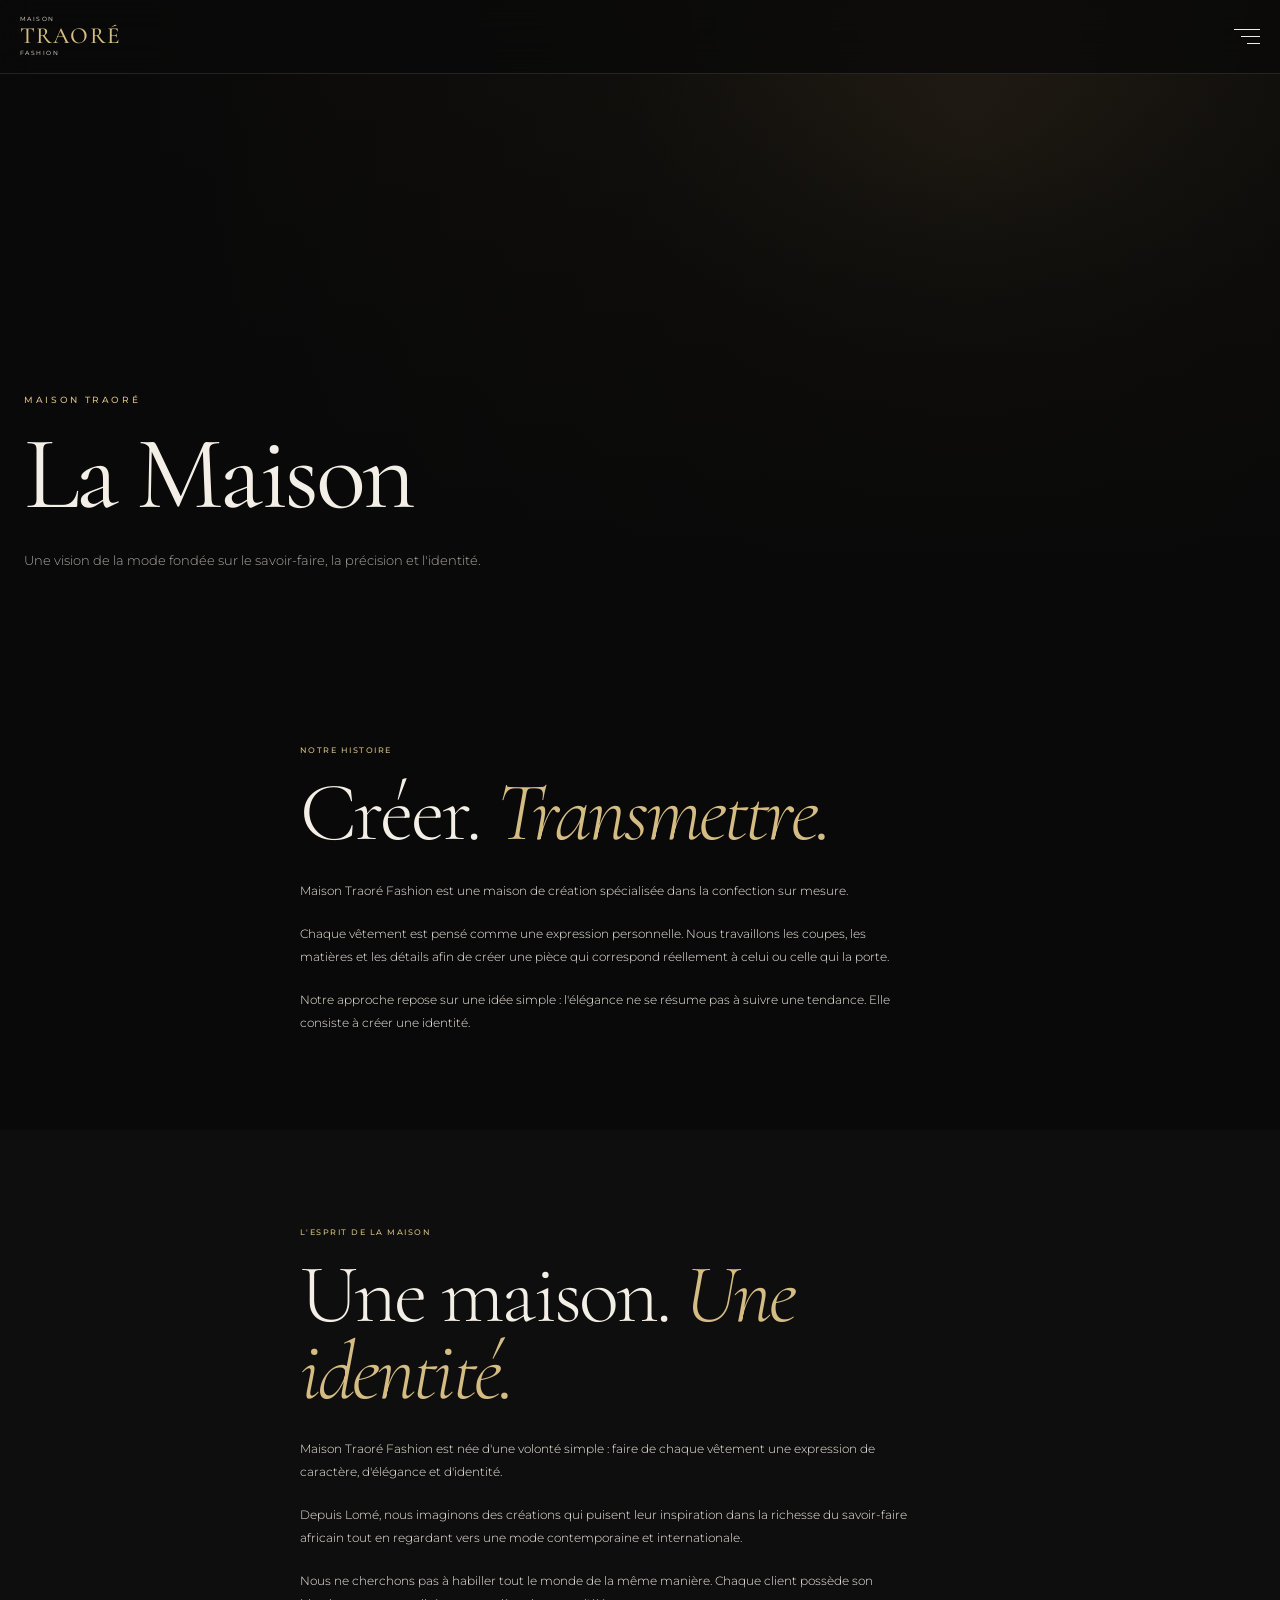
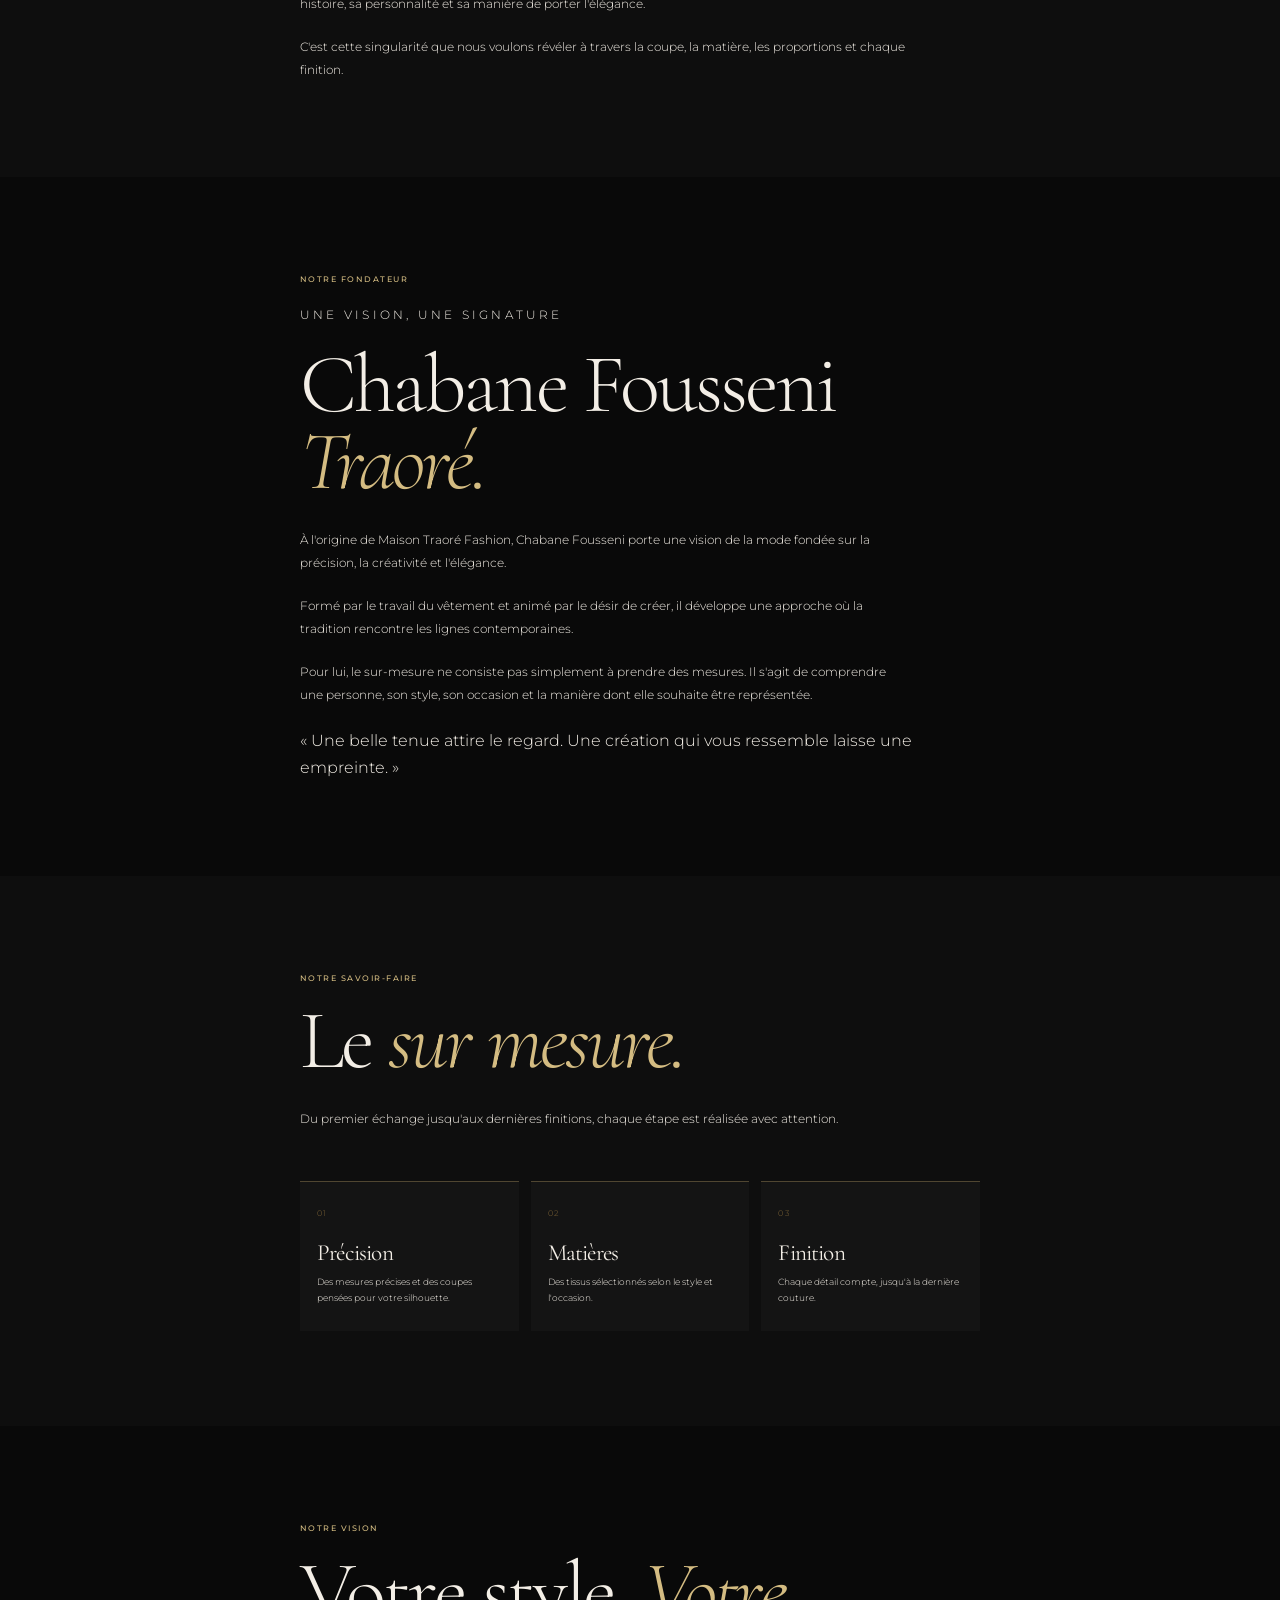
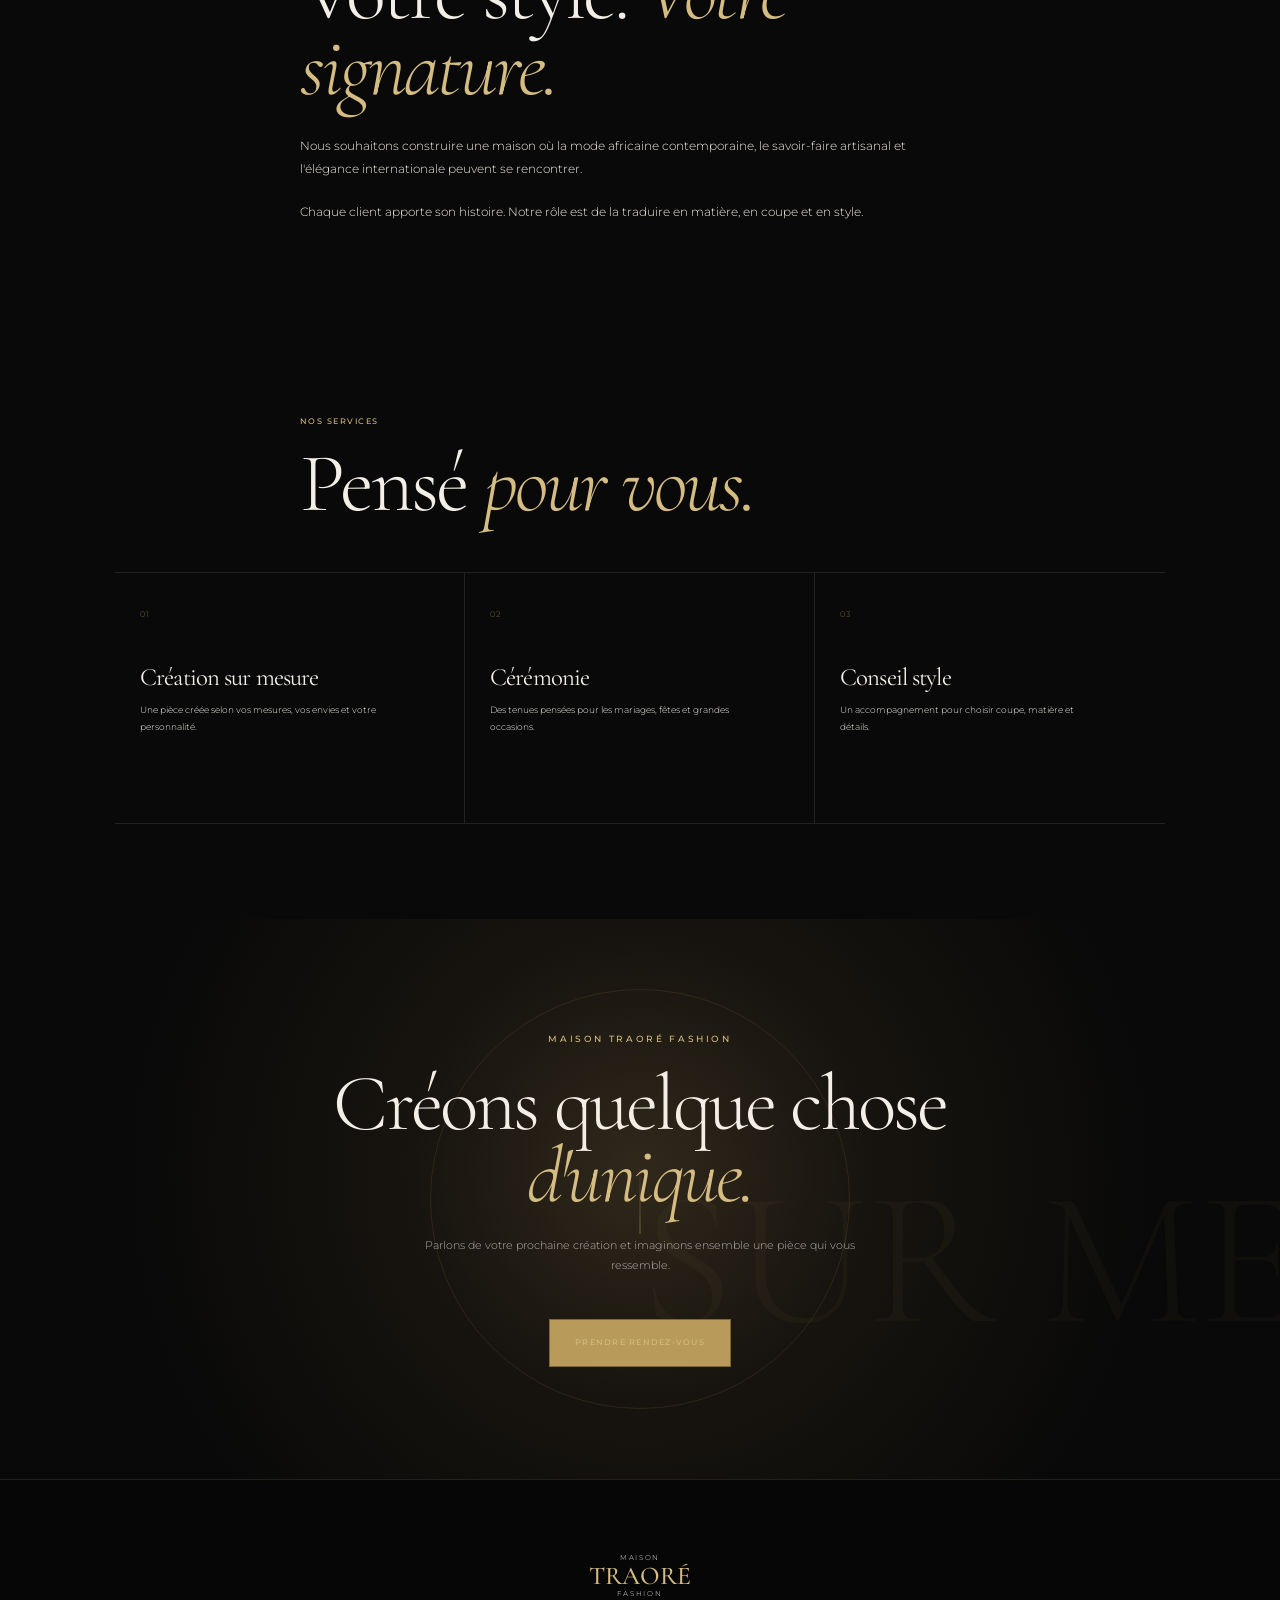
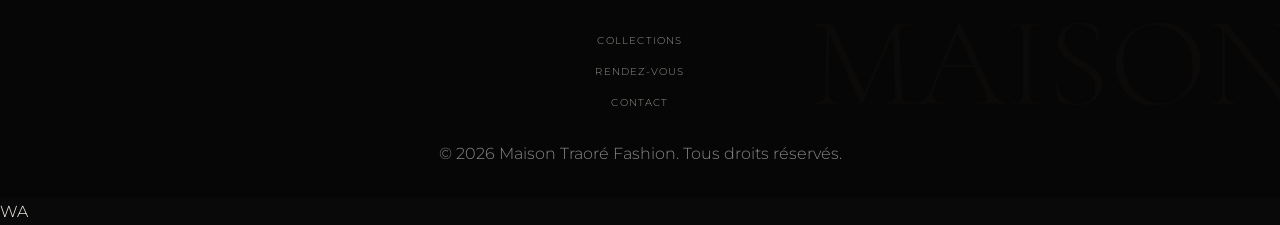
==== commit 704af6b1: "Add founder story to Maison page" ====
--- a/about.html
+++ b/about.html
@@ -207,6 +207,58 @@
             révéler à travers la coupe, la matière,
             les proportions et chaque finition.
         </p>
+
+    </div>
+
+</section>
+<!-- =================================================
+NOTRE FONDATEUR
+================================================= -->
+
+<section class="about-section founder-section">
+
+    <div class="about-content">
+
+        <div class="section-label">
+            NOTRE FONDATEUR
+        </div>
+
+        <p class="eyebrow">
+            UNE VISION, UNE SIGNATURE
+        </p>
+
+        <h2>
+            Chabane Fousseni
+            <em>Traoré.</em>
+        </h2>
+
+        <p>
+            À l'origine de Maison Traoré Fashion,
+            Chabane Fousseni porte une vision
+            de la mode fondée sur la précision,
+            la créativité et l'élégance.
+        </p>
+
+        <p>
+            Formé par le travail du vêtement et animé
+            par le désir de créer, il développe une
+            approche où la tradition rencontre les
+            lignes contemporaines.
+        </p>
+
+        <p>
+            Pour lui, le sur-mesure ne consiste pas
+            simplement à prendre des mesures.
+            Il s'agit de comprendre une personne,
+            son style, son occasion et la manière
+            dont elle souhaite être représentée.
+        </p>
+
+        <blockquote class="founder-quote">
+            « Une belle tenue attire le regard.
+            Une création qui vous ressemble laisse
+            une empreinte. »
+        </blockquote>
 
     </div>
 
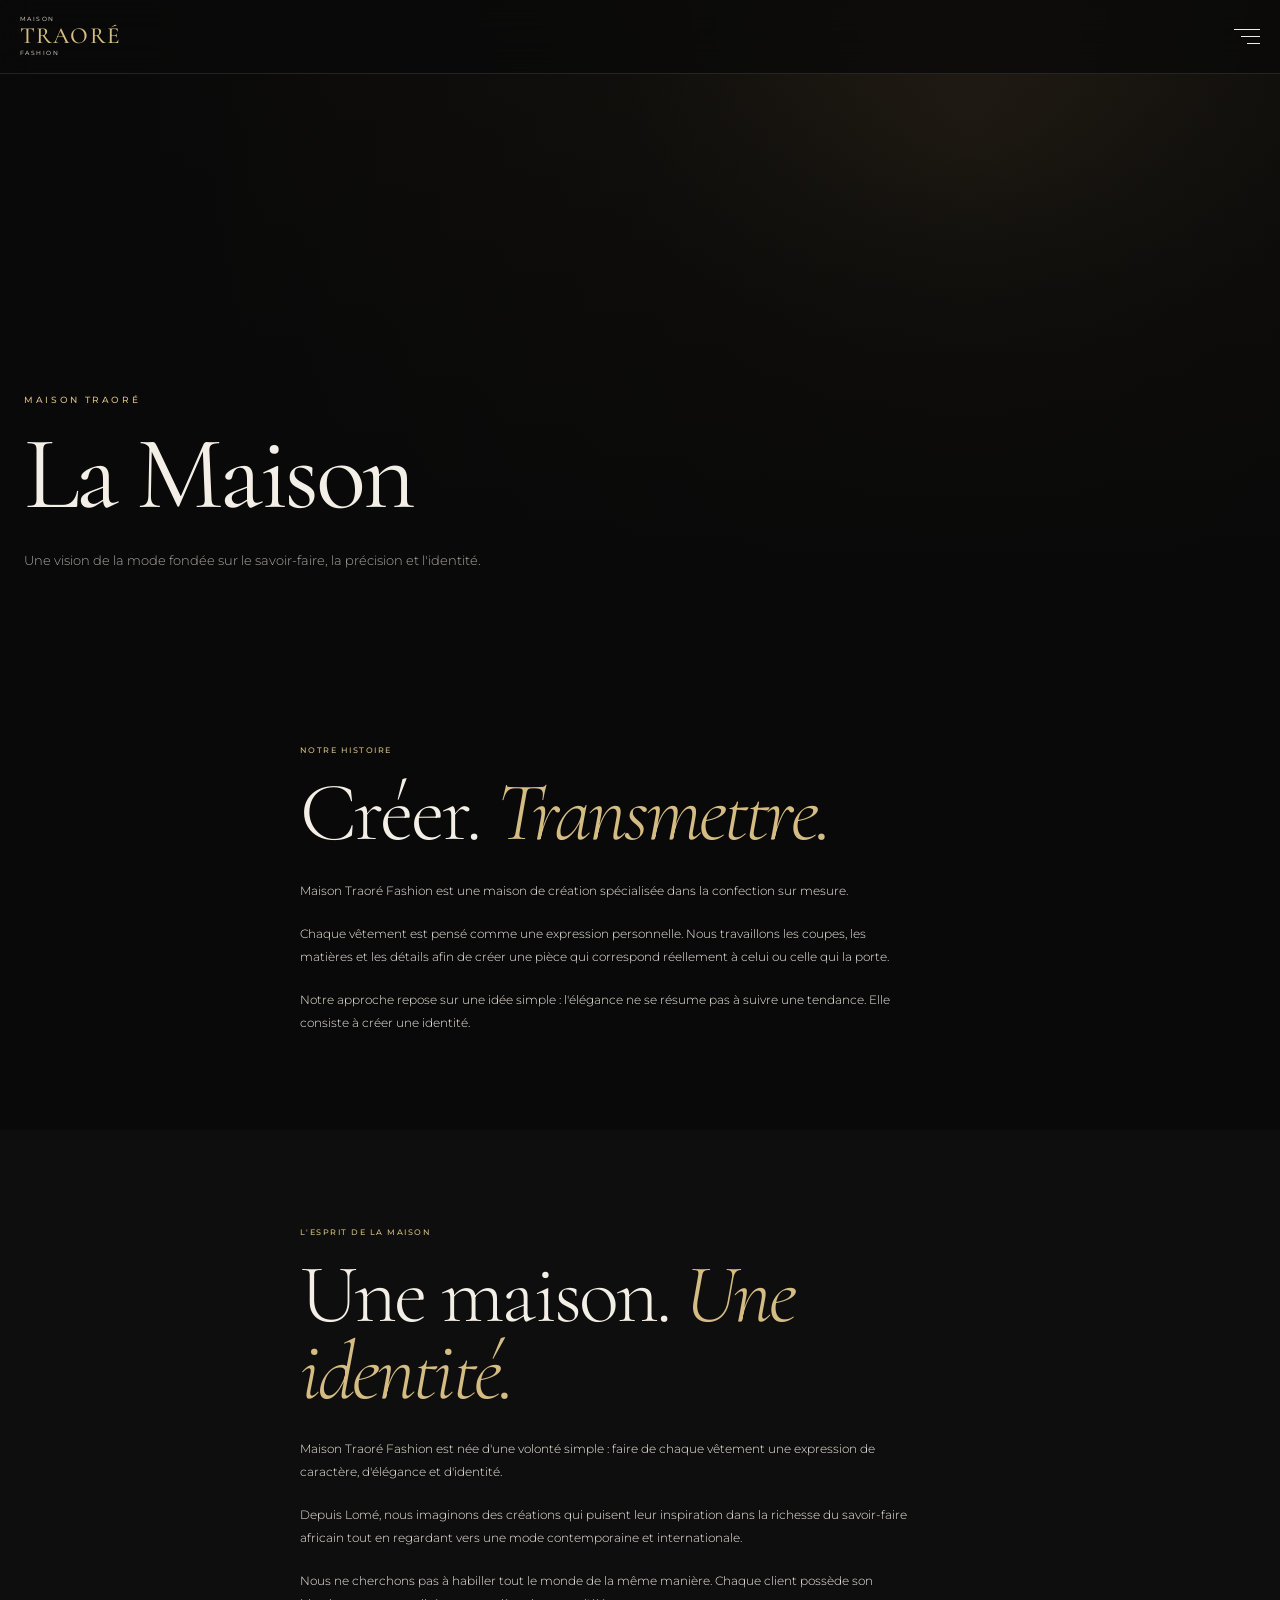
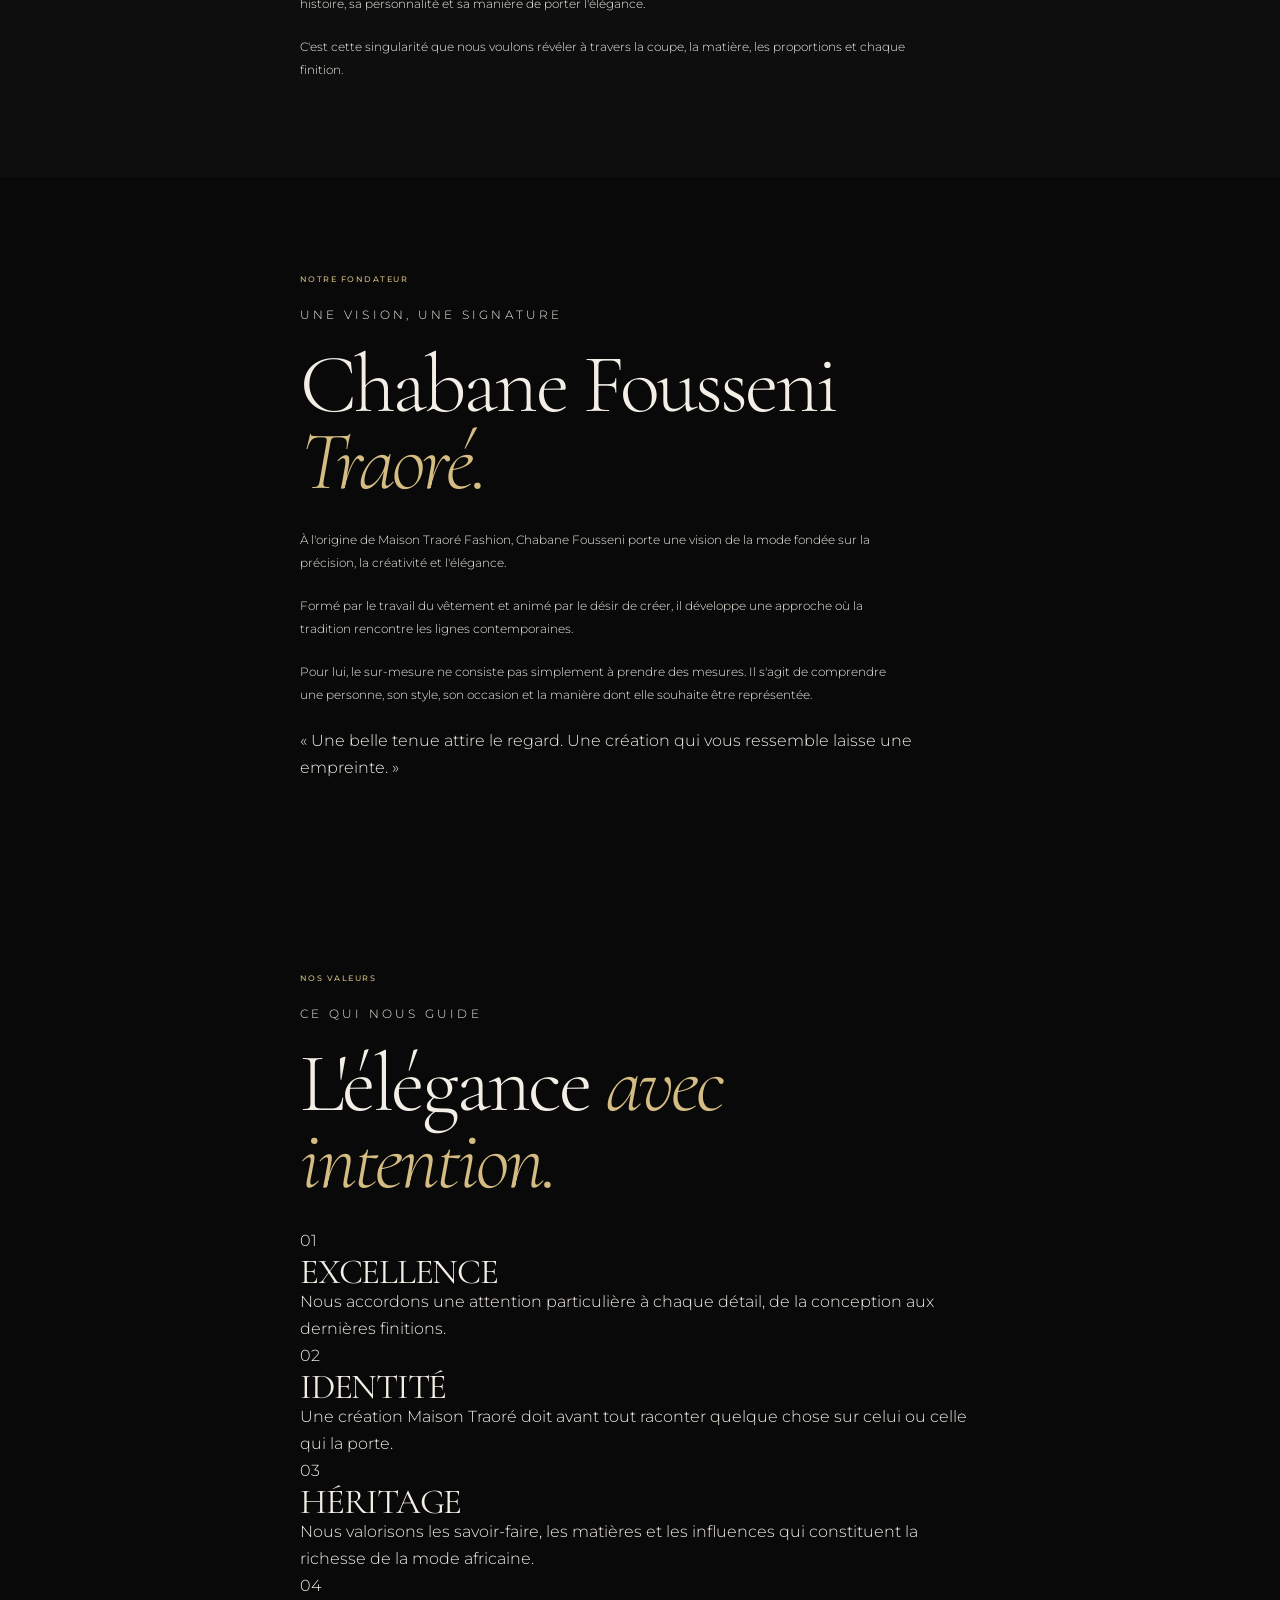
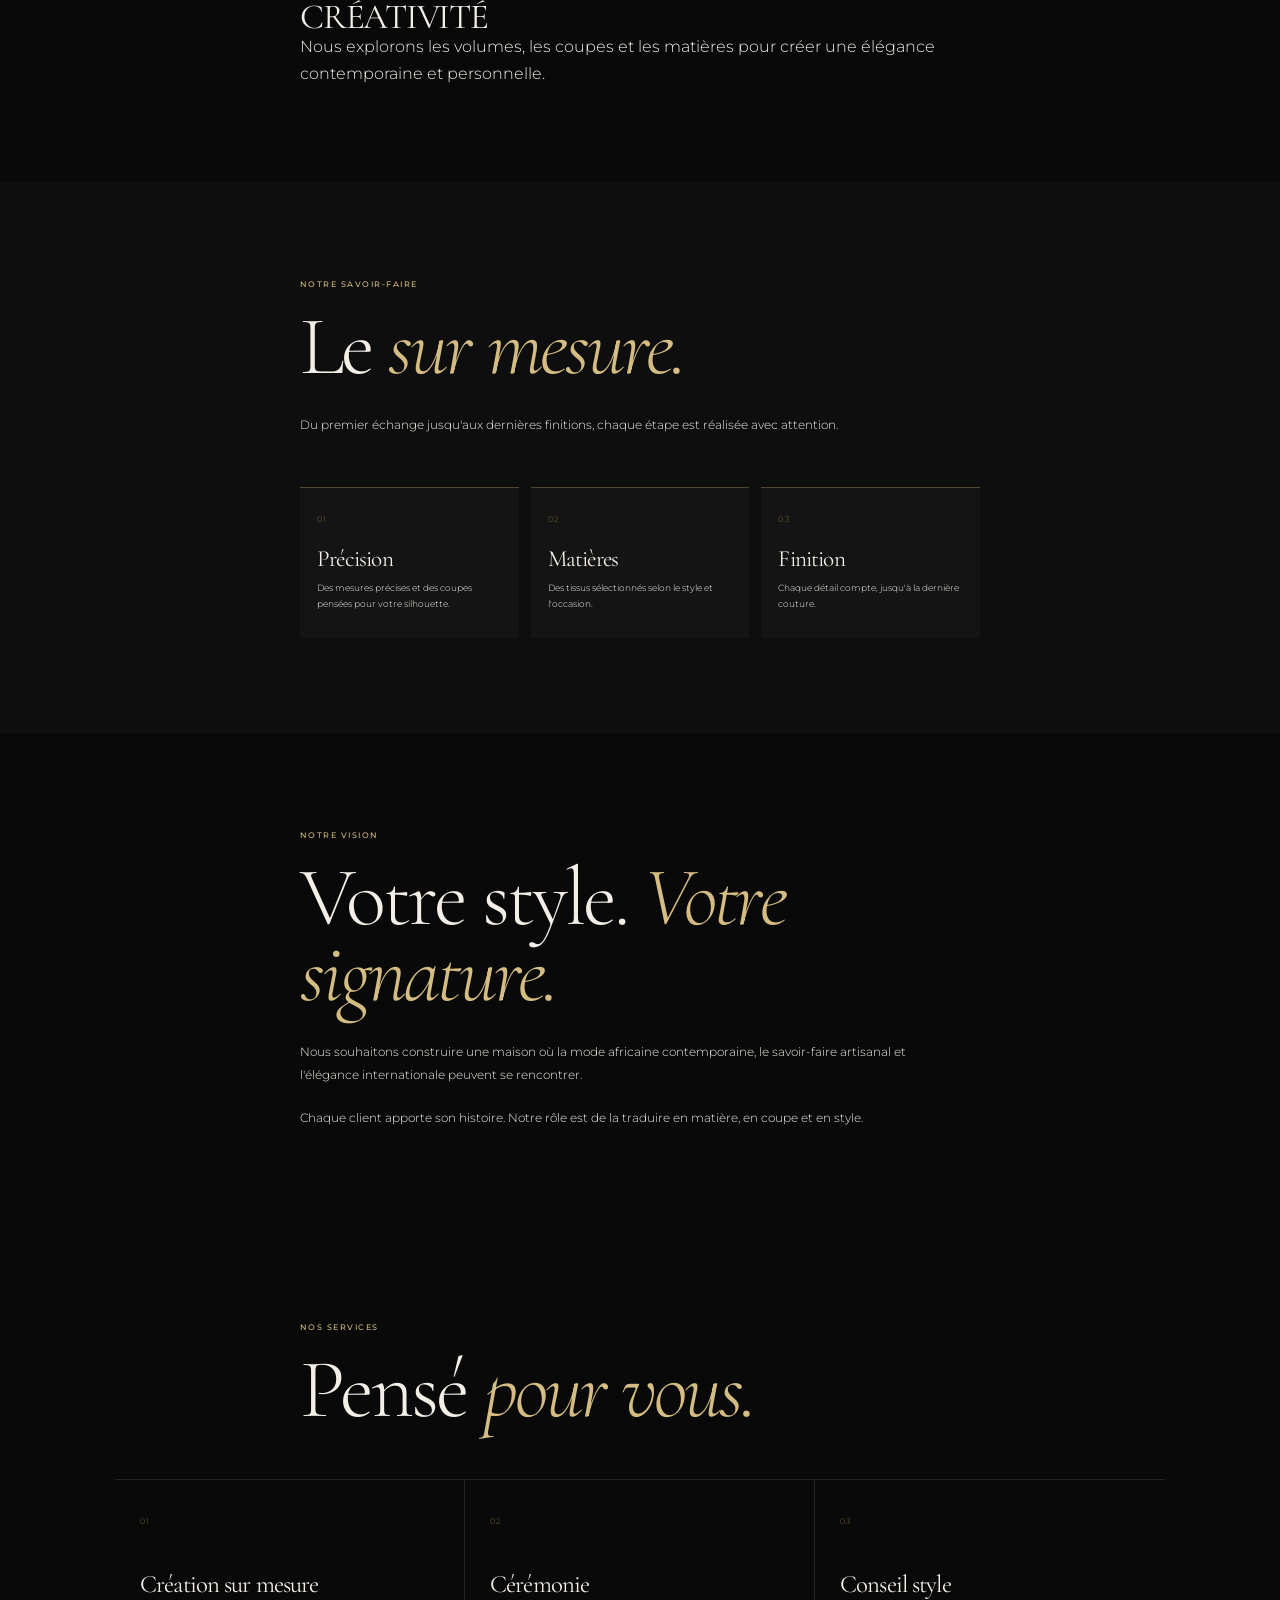
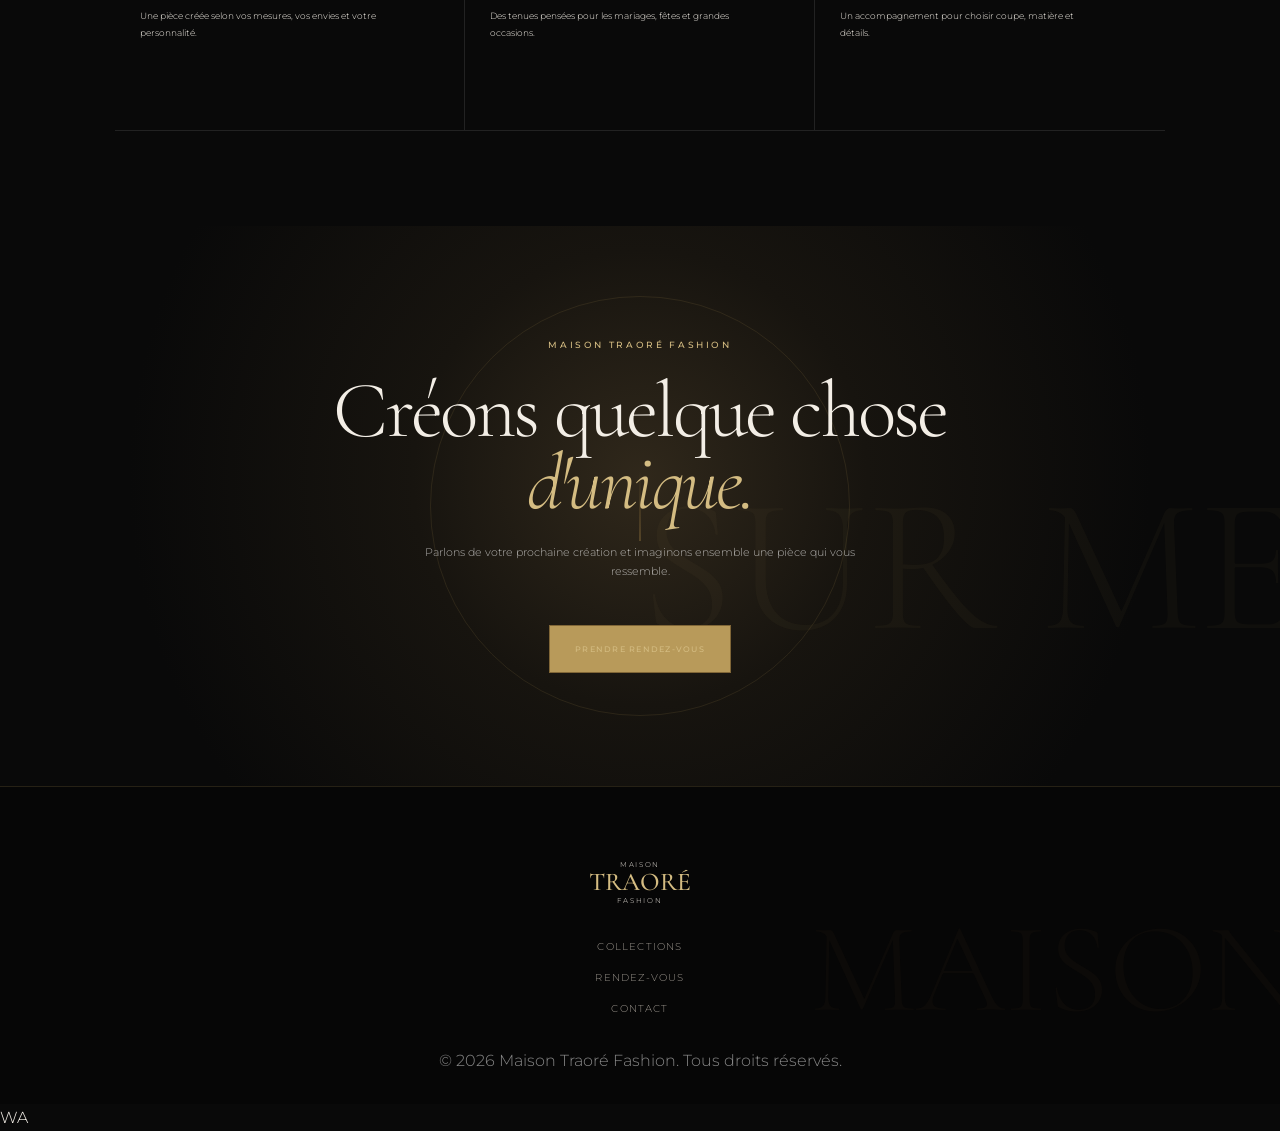
==== commit 087bdd79: "Add Maison values section" ====
--- a/about.html
+++ b/about.html
@@ -259,6 +259,82 @@
             Une création qui vous ressemble laisse
             une empreinte. »
         </blockquote>
+
+    </div>
+
+</section>
+<!-- =================================================
+NOS VALEURS
+================================================= -->
+
+<section class="about-section values-section">
+
+    <div class="about-content">
+
+        <div class="section-label">
+            NOS VALEURS
+        </div>
+
+        <p class="eyebrow">
+            CE QUI NOUS GUIDE
+        </p>
+
+        <h2>
+            L'élégance
+            <em>avec intention.</em>
+        </h2>
+
+        <div class="values-list">
+
+            <div class="value-item">
+                <span>01</span>
+                <div>
+                    <h3>EXCELLENCE</h3>
+                    <p>
+                        Nous accordons une attention particulière
+                        à chaque détail, de la conception aux
+                        dernières finitions.
+                    </p>
+                </div>
+            </div>
+
+            <div class="value-item">
+                <span>02</span>
+                <div>
+                    <h3>IDENTITÉ</h3>
+                    <p>
+                        Une création Maison Traoré doit avant
+                        tout raconter quelque chose sur celui
+                        ou celle qui la porte.
+                    </p>
+                </div>
+            </div>
+
+            <div class="value-item">
+                <span>03</span>
+                <div>
+                    <h3>HÉRITAGE</h3>
+                    <p>
+                        Nous valorisons les savoir-faire,
+                        les matières et les influences qui
+                        constituent la richesse de la mode africaine.
+                    </p>
+                </div>
+            </div>
+
+            <div class="value-item">
+                <span>04</span>
+                <div>
+                    <h3>CRÉATIVITÉ</h3>
+                    <p>
+                        Nous explorons les volumes, les coupes
+                        et les matières pour créer une élégance
+                        contemporaine et personnelle.
+                    </p>
+                </div>
+            </div>
+
+        </div>
 
     </div>
 
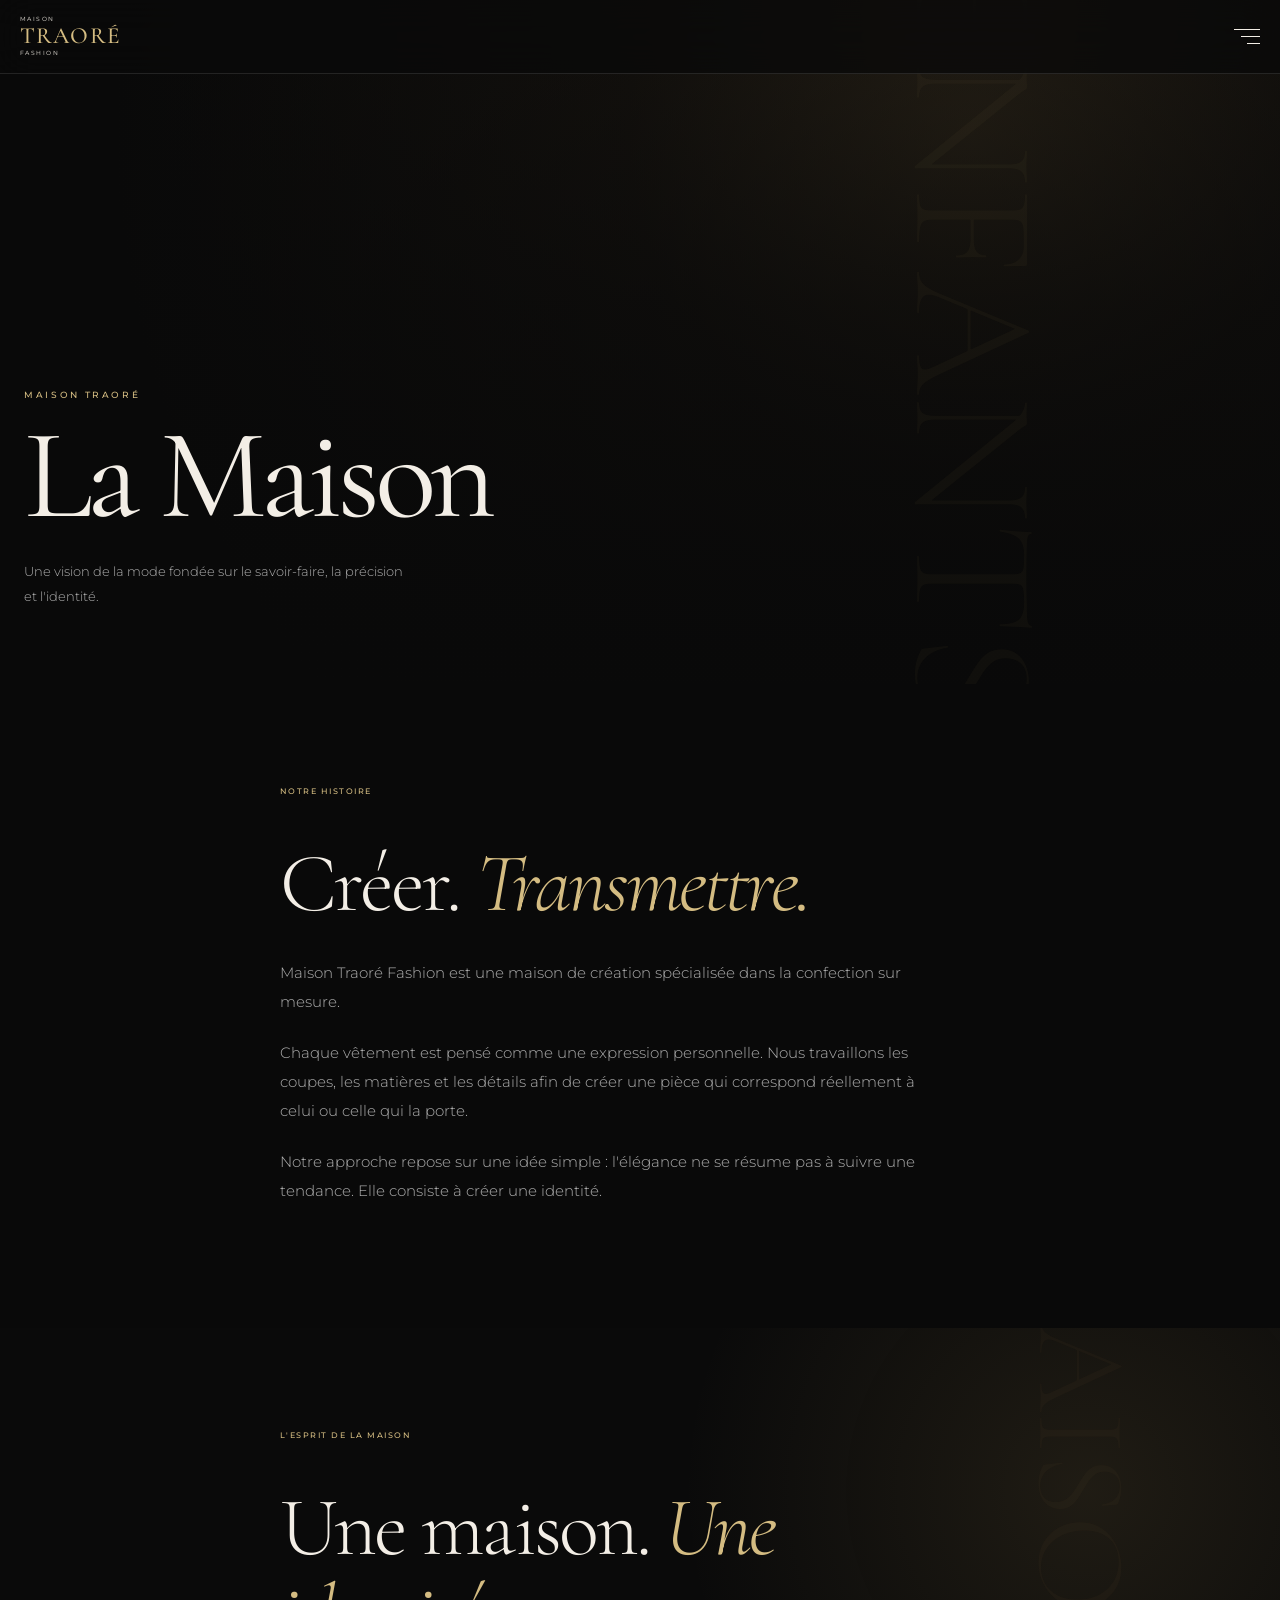
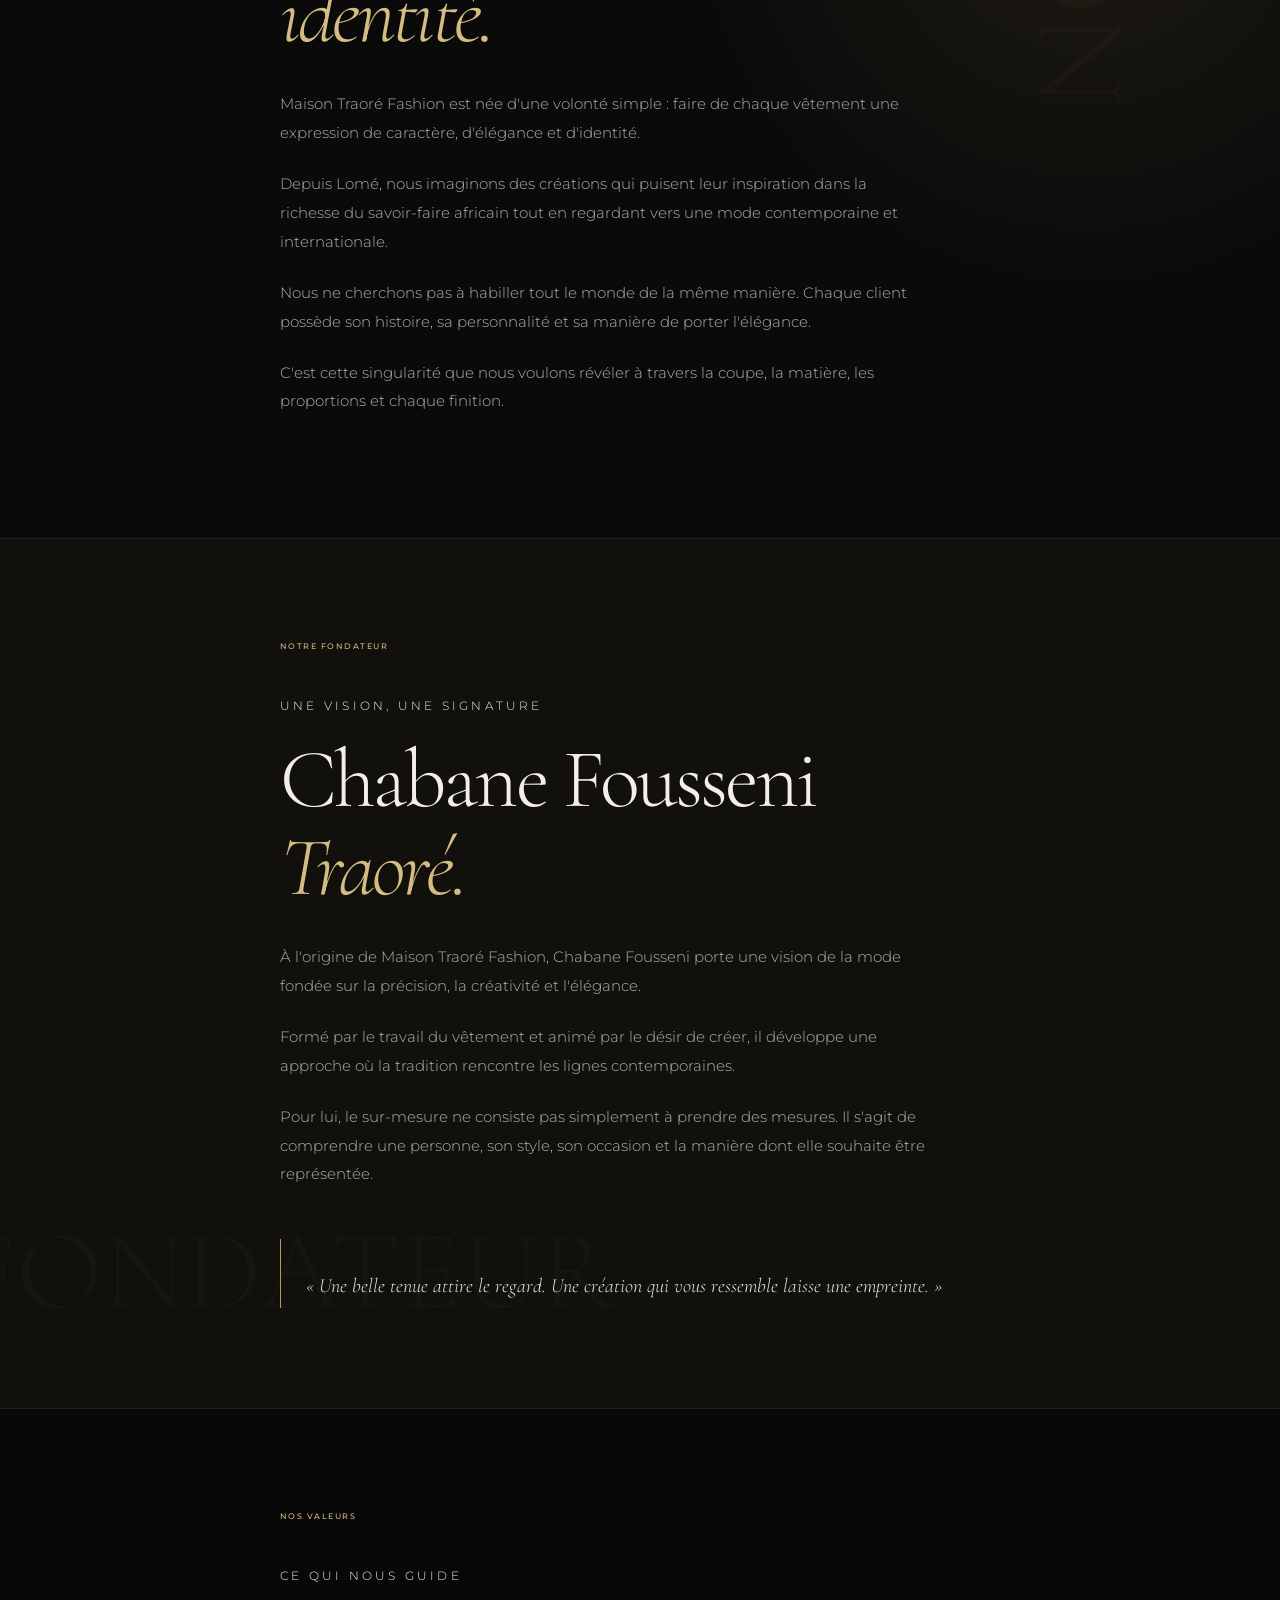
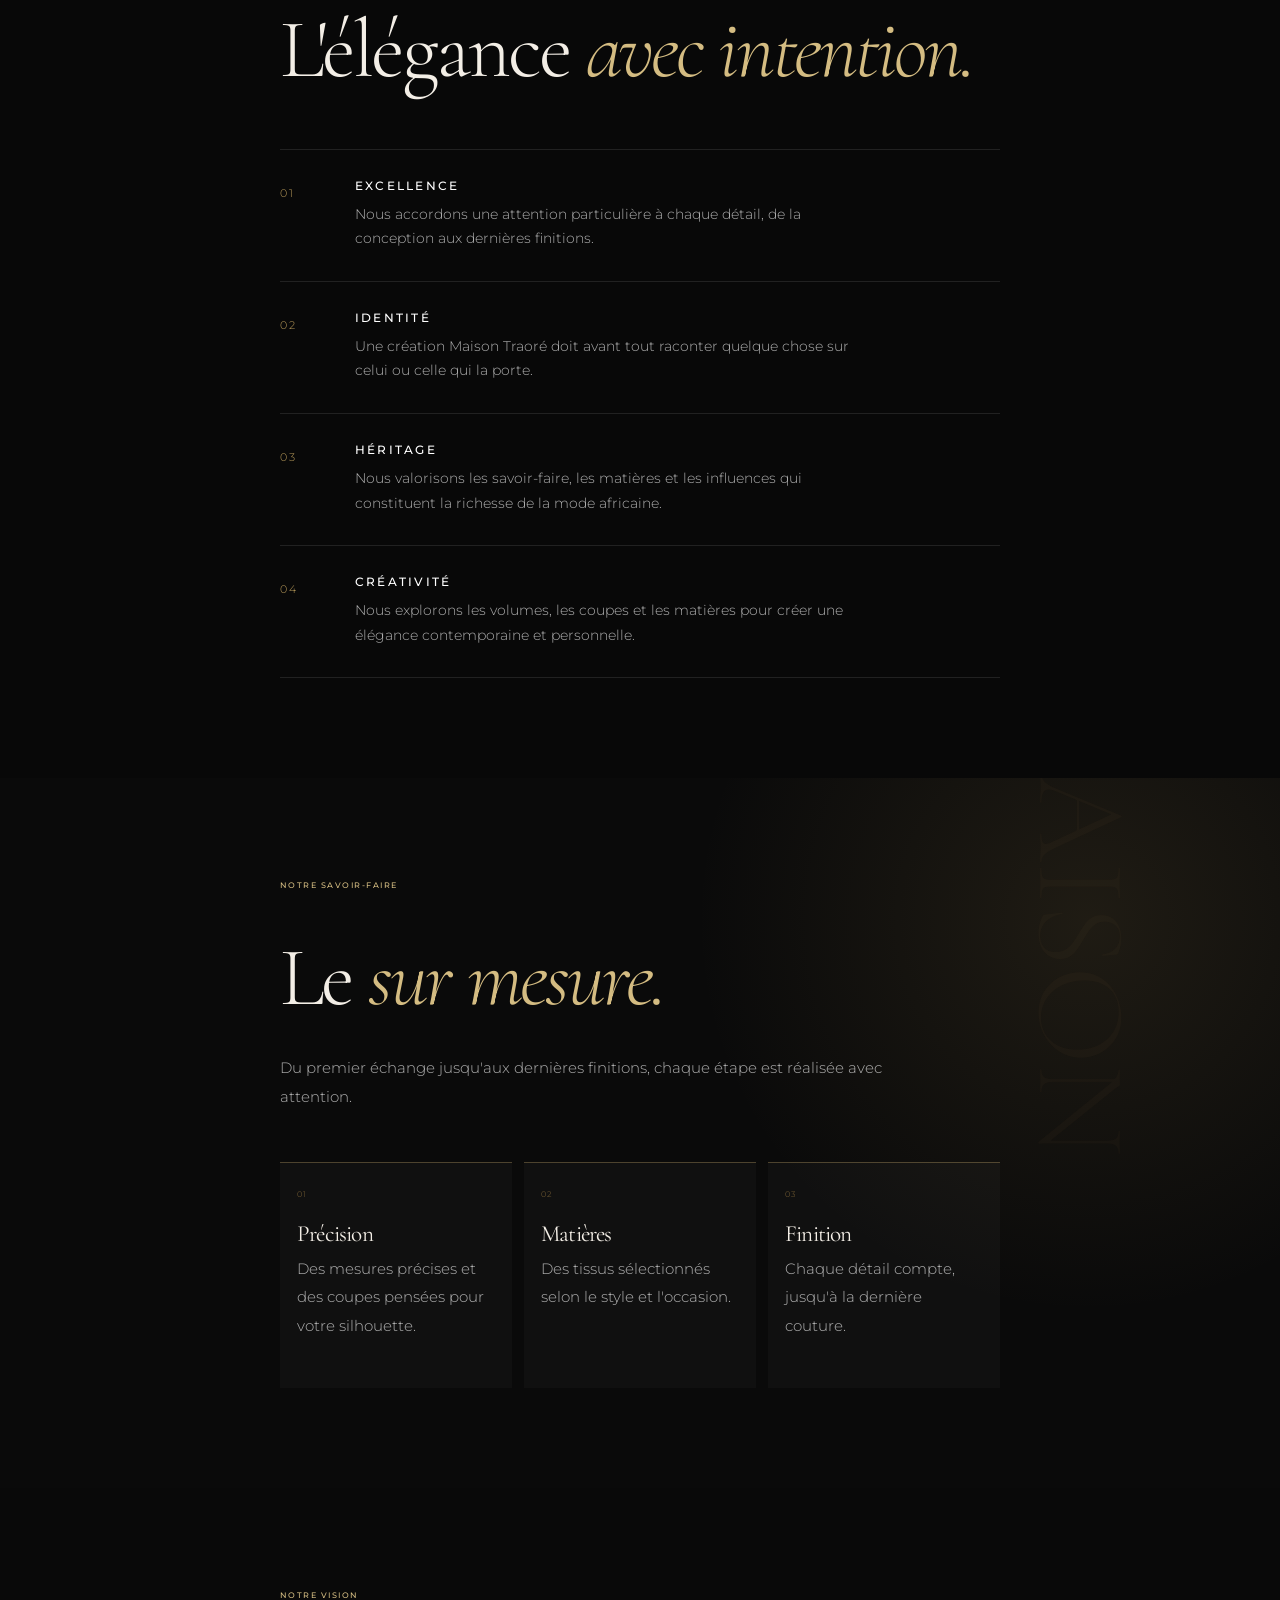
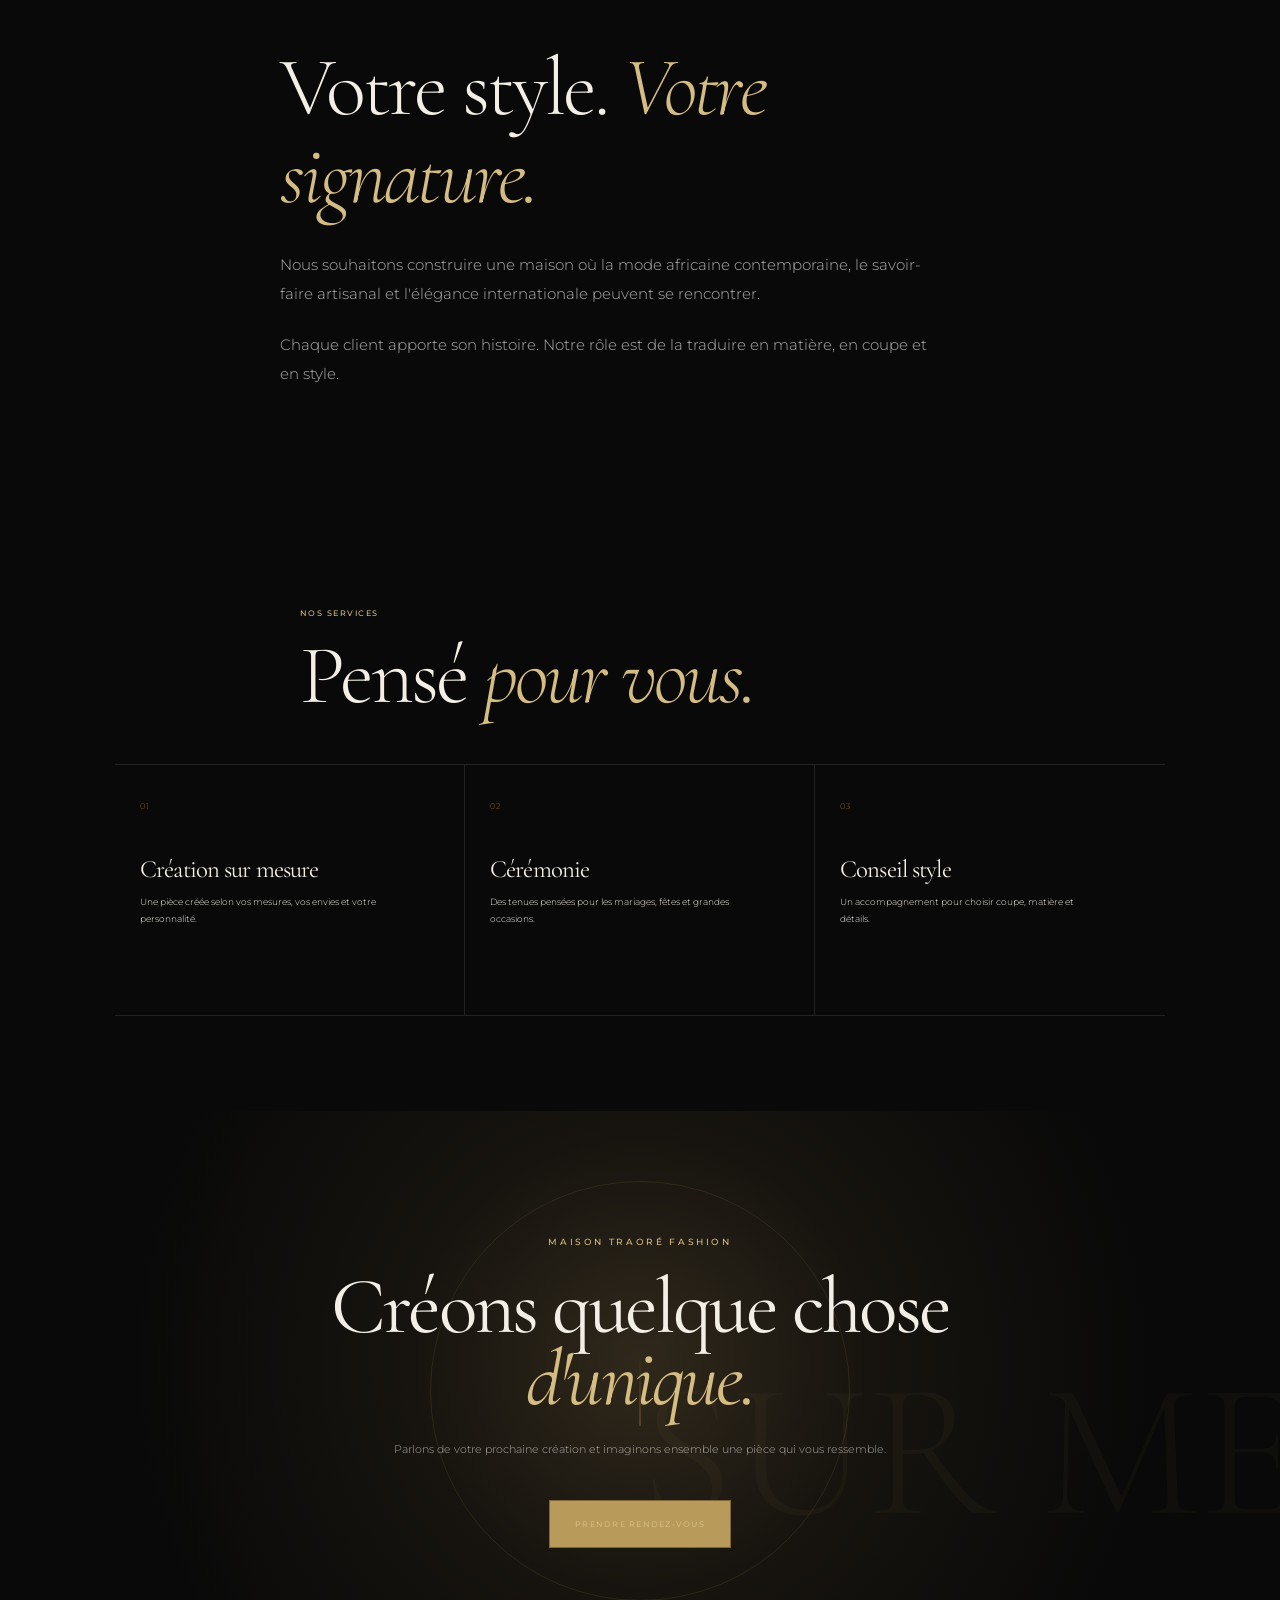
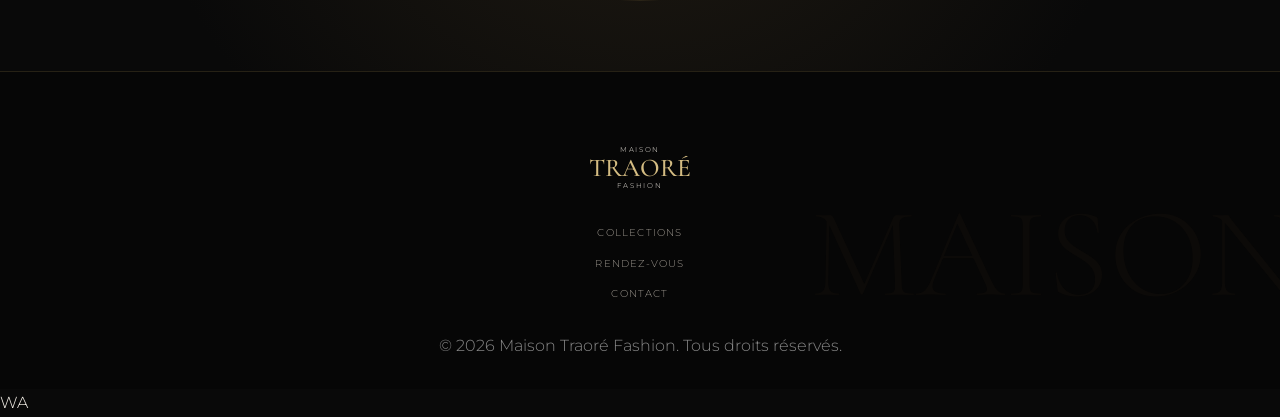
==== commit a1fb78ea: "Google Analytics in About integriert" ====
--- a/about.html
+++ b/about.html
@@ -1,6 +1,15 @@
 <!DOCTYPE html>
 <html lang="fr">
 <head>
+    <!-- Google tag (gtag.js) -->
+<script async src="https://www.googletagmanager.com/gtag/js?id=G-6TWN60QCV7"></script>
+<script>
+  window.dataLayer = window.dataLayer || [];
+  function gtag(){dataLayer.push(arguments);}
+  gtag('js', new Date());
+
+  gtag('config', 'G-6TWN60QCV7');
+</script>
     <meta charset="UTF-8">
     <meta name="viewport" content="width=device-width, initial-scale=1.0">
     <meta
--- a/css/style.css
+++ b/css/style.css
@@ -2889,4 +2889,3117 @@
     .site-footer .footer-bottom {
         margin-top: 40px;
     }
+}
+/* =====================================================
+   LA MAISON — PREMIUM EDITORIAL DESIGN
+   ===================================================== */
+
+.about-section {
+    position: relative;
+    overflow: hidden;
+    padding: 100px 24px;
+}
+
+.about-section .about-content {
+    width: 100%;
+    max-width: 720px;
+    margin: 0 auto;
+}
+
+.about-section .section-label {
+    margin-bottom: 42px;
+}
+
+.about-section .eyebrow {
+    margin-bottom: 18px;
+}
+
+.about-section h2 {
+    margin-bottom: 32px;
+    line-height: 1.05;
+}
+
+.about-section p:not(.eyebrow) {
+    max-width: 650px;
+    margin-bottom: 22px;
+    color: rgba(255, 255, 255, 0.68);
+    font-size: 0.95rem;
+    line-height: 1.9;
+}
+
+/* -----------------------------------------------------
+   ESPRIT DE LA MAISON
+   ----------------------------------------------------- */
+
+.about-dark {
+    background:
+        radial-gradient(
+            circle at 85% 20%,
+            rgba(185, 154, 90, 0.12),
+            transparent 32%
+        ),
+        #0a0a0a;
+}
+
+.about-dark::before {
+    content: "MAISON";
+    position: absolute;
+    right: -45px;
+    top: 70px;
+    color: rgba(185, 154, 90, 0.035);
+    font-family: var(--serif);
+    font-size: 8rem;
+    line-height: 1;
+    transform: rotate(90deg);
+    pointer-events: none;
+}
+
+/* -----------------------------------------------------
+   FONDATEUR
+   ----------------------------------------------------- */
+
+.founder-section {
+    background: #11100d;
+    border-top: 1px solid rgba(185, 154, 90, 0.12);
+    border-bottom: 1px solid rgba(185, 154, 90, 0.12);
+}
+
+.founder-section::before {
+    content: "FONDATEUR";
+    position: absolute;
+    left: -40px;
+    bottom: 80px;
+    color: rgba(255, 255, 255, 0.025);
+    font-family: var(--serif);
+    font-size: 7rem;
+    line-height: 1;
+    pointer-events: none;
+}
+
+.founder-section h2 em {
+    display: block;
+}
+
+.founder-quote {
+    position: relative;
+    margin: 50px 0 0;
+    padding: 30px 0 5px 25px;
+    border-left: 1px solid var(--gold);
+    color: rgba(255, 255, 255, 0.88);
+    font-family: var(--serif);
+    font-size: 1.25rem;
+    font-style: italic;
+    line-height: 1.7;
+}
+
+/* -----------------------------------------------------
+   VALEURS
+   ----------------------------------------------------- */
+
+.values-section {
+    background: #080808;
+}
+
+.values-list {
+    margin-top: 55px;
+    border-top: 1px solid rgba(255, 255, 255, 0.1);
+}
+
+.value-item {
+    display: grid;
+    grid-template-columns: 55px 1fr;
+    gap: 20px;
+    padding: 30px 0;
+    border-bottom: 1px solid rgba(255, 255, 255, 0.1);
+}
+
+.value-item > span {
+    padding-top: 4px;
+    color: var(--gold);
+    font-family: var(--sans);
+    font-size: 0.68rem;
+    letter-spacing: 0.15em;
+}
+
+.value-item h3 {
+    margin: 0 0 10px;
+    color: #ffffff;
+    font-family: var(--sans);
+    font-size: 0.78rem;
+    font-weight: 500;
+    letter-spacing: 0.18em;
+}
+
+.value-item p {
+    margin: 0 !important;
+    max-width: 520px !important;
+    font-size: 0.88rem !important;
+    line-height: 1.75 !important;
+}
+
+/* -----------------------------------------------------
+   MOBILE
+   ----------------------------------------------------- */
+
+@media (max-width: 600px) {
+
+    .about-section {
+        padding: 78px 22px;
+    }
+
+    .about-section .about-content {
+        max-width: none;
+    }
+
+    .about-section .section-label {
+        margin-bottom: 34px;
+    }
+
+    .about-section h2 {
+        margin-bottom: 26px;
+    }
+
+    .about-section p:not(.eyebrow) {
+        font-size: 0.9rem;
+        line-height: 1.85;
+    }
+
+    .about-dark::before {
+        right: -65px;
+        top: 55px;
+        font-size: 6rem;
+    }
+
+    .founder-section::before {
+        left: -45px;
+        bottom: 55px;
+        font-size: 5rem;
+    }
+
+    .founder-quote {
+        margin-top: 40px;
+        padding-left: 20px;
+        font-size: 1.08rem;
+    }
+
+    .values-list {
+        margin-top: 42px;
+    }
+
+    .value-item {
+        grid-template-columns: 42px 1fr;
+        gap: 14px;
+        padding: 25px 0;
+    }
+
+    .value-item p {
+        font-size: 0.84rem !important;
+    }
+}
+/* =========================================================
+   COLLECTIONS — MAISON TRAORÉ FASHION
+   ÉDITION PREMIUM
+   ========================================================= */
+
+.collection-page-hero {
+    min-height: 78svh;
+    background:
+        radial-gradient(
+            circle at 75% 25%,
+            #3a3021 0%,
+            #19150f 32%,
+            #080808 72%
+        );
+}
+
+.collection-page-hero::before {
+    content: "COLLECTIONS";
+    position: absolute;
+    right: -75px;
+    top: 50%;
+    transform: translateY(-50%) rotate(90deg);
+    color: rgba(185, 154, 90, 0.045);
+    font-family: var(--serif);
+    font-size: clamp(5rem, 18vw, 11rem);
+    line-height: 1;
+    white-space: nowrap;
+    pointer-events: none;
+}
+
+.collection-page-hero .page-hero-content {
+    max-width: 720px;
+}
+
+.collection-page-hero h1 {
+    font-size: clamp(4rem, 17vw, 8rem);
+    line-height: 0.9;
+    letter-spacing: -0.045em;
+}
+
+/* =========================================================
+   INTRODUCTION
+   ========================================================= */
+
+.collection-intro {
+    position: relative;
+    overflow: hidden;
+    padding: 95px 24px 105px;
+    background: var(--cream);
+    color: var(--black);
+}
+
+.collection-intro::after {
+    content: "01";
+    position: absolute;
+    right: 22px;
+    bottom: 30px;
+    color: rgba(185, 154, 90, 0.12);
+    font-family: var(--serif);
+    font-size: 7rem;
+    line-height: 1;
+}
+
+.collection-intro .eyebrow {
+    color: var(--gold-dark);
+}
+
+.collection-intro h2 {
+    max-width: 650px;
+    margin-bottom: 30px;
+    color: var(--black);
+    font-size: clamp(3rem, 12vw, 5.5rem);
+    line-height: 0.95;
+}
+
+.collection-intro h2 em {
+    color: #8d703c;
+}
+
+.collection-intro > p:last-child {
+    max-width: 520px;
+    color: #625d56;
+    font-size: 0.85rem;
+    line-height: 1.9;
+}
+
+/* =========================================================
+   COLLECTION LIST
+   ========================================================= */
+
+.collection-list {
+    border-top: 1px solid rgba(185,154,90,0.16);
+    background: #080808;
+}
+
+/* =========================================================
+   COLLECTION FEATURE
+   ========================================================= */
+
+.collection-feature {
+    position: relative;
+    display: block;
+    min-height: 620px;
+    overflow: hidden;
+    border-bottom: 1px solid rgba(185,154,90,0.14);
+    background: #0c0c0c;
+    text-decoration: none;
+}
+
+.collection-feature-image {
+    position: absolute;
+    inset: 0;
+    width: 100%;
+    height: 100%;
+    background-position: center;
+    background-size: cover;
+    background-repeat: no-repeat;
+    transform: scale(1.01);
+    transition:
+        transform 1.2s var(--ease),
+        filter 0.8s ease;
+}
+
+.collection-feature-image::after {
+    content: "";
+    position: absolute;
+    inset: 0;
+    background:
+        linear-gradient(
+            180deg,
+            rgba(8,8,8,0.08) 0%,
+            rgba(8,8,8,0.18) 35%,
+            rgba(8,8,8,0.88) 82%,
+            rgba(8,8,8,0.98) 100%
+        );
+}
+
+.collection-feature:hover .collection-feature-image {
+    transform: scale(1.06);
+    filter: brightness(1.08);
+}
+
+/* =========================================================
+   COLLECTION IMAGES
+   ========================================================= */
+
+.collection-feature-image.homme {
+    background-image:
+        url("../images/images/hero/images/collections/hommes-collection.PNG");
+}
+
+.collection-feature-image.femme {
+    background-image:
+        url("../images/images/hero/images/collections/femmes-collection.PNG");
+}
+
+.collection-feature-image.enfant {
+    background-image:
+        url("../images/images/hero/images/collections/enfants-collection.PNG");
+}
+
+.collection-feature-image.ceremony {
+    background-image:
+        url("../images/images/hero/images/collections/evenements-collection.PNG");
+}
+
+/* =========================================================
+   COLLECTION INFORMATION
+   ========================================================= */
+
+.collection-feature-info {
+    position: absolute;
+    z-index: 2;
+    right: 0;
+    bottom: 0;
+    left: 0;
+    padding: 35px 24px 40px;
+}
+
+.collection-feature-info > span:first-child {
+    display: block;
+    margin-bottom: 20px;
+    color: var(--gold-light);
+    font-family: var(--sans);
+    font-size: 0.55rem;
+    font-weight: 500;
+    letter-spacing: 0.22em;
+}
+
+.collection-feature-info h2 {
+    max-width: 600px;
+    margin-bottom: 18px;
+    color: #fff;
+    font-size: clamp(3rem, 12vw, 5.5rem);
+    line-height: 0.92;
+    letter-spacing: -0.035em;
+}
+
+.collection-feature-info h2 em {
+    color: rgba(255,255,255,0.72);
+}
+
+.collection-feature-info p {
+    max-width: 400px;
+    margin-bottom: 26px;
+    color: rgba(255,255,255,0.65);
+    font-size: 0.78rem;
+    line-height: 1.8;
+}
+
+.collection-link {
+    display: inline-flex;
+    align-items: center;
+    gap: 16px;
+    color: #fff;
+    font-family: var(--sans);
+    font-size: 0.57rem;
+    font-weight: 500;
+    letter-spacing: 0.15em;
+    text-transform: uppercase;
+    border-bottom: 1px solid rgba(185,154,90,0.5);
+    padding-bottom: 8px;
+    transition:
+        color 0.3s ease,
+        gap 0.5s var(--ease);
+}
+
+.collection-link strong {
+    color: var(--gold-light);
+    font-size: 1rem;
+    font-weight: 400;
+}
+
+.collection-feature:hover .collection-link {
+    gap: 25px;
+    color: var(--gold-light);
+}
+
+/* =========================================================
+   COLLECTION PRIVATE
+   ========================================================= */
+
+.collection-private {
+    position: relative;
+    overflow: hidden;
+    min-height: 560px;
+    display: flex;
+    flex-direction: column;
+    justify-content: center;
+    align-items: center;
+    padding: 100px 24px;
+    text-align: center;
+    background:
+        radial-gradient(
+            circle at 50% 45%,
+            #30271a 0%,
+            #17130e 30%,
+            #080808 72%
+        );
+    border-top: 1px solid rgba(185,154,90,0.15);
+}
+
+.collection-private::before {
+    content: "SUR MESURE";
+    position: absolute;
+    top: 50%;
+    left: 50%;
+    transform: translate(-50%, -50%);
+    color: rgba(185,154,90,0.045);
+    font-family: var(--serif);
+    font-size: clamp(4rem, 17vw, 11rem);
+    line-height: 1;
+    white-space: nowrap;
+    pointer-events: none;
+}
+
+.collection-private::after {
+    content: "";
+    position: absolute;
+    width: 360px;
+    height: 360px;
+    border: 1px solid rgba(185,154,90,0.13);
+    border-radius: 50%;
+    pointer-events: none;
+}
+
+.collection-private > * {
+    position: relative;
+    z-index: 2;
+}
+
+.collection-private .eyebrow {
+    margin-bottom: 22px;
+    color: var(--gold-light);
+}
+
+.collection-private h2 {
+    margin-bottom: 25px;
+    color: #fff;
+    font-size: clamp(3.2rem, 13vw, 6rem);
+    line-height: 0.9;
+}
+
+.collection-private h2 em {
+    color: var(--gold-light);
+}
+
+.collection-private p {
+    max-width: 500px;
+    margin-bottom: 35px;
+    color: rgba(255,255,255,0.62);
+    font-size: 0.8rem;
+    line-height: 1.9;
+}
+
+.collection-private .button-gold {
+    min-height: 54px;
+    padding: 0 30px;
+}
+
+/* =========================================================
+   MOBILE
+   ========================================================= */
+
+@media (max-width: 600px) {
+
+    .collection-page-hero {
+        min-height: 70svh;
+        padding-bottom: 65px;
+    }
+
+    .collection-page-hero::before {
+        right: -90px;
+        font-size: 5rem;
+    }
+
+    .collection-intro {
+        padding: 78px 22px 90px;
+    }
+
+    .collection-intro h2 {
+        font-size: clamp(3rem, 13vw, 4.5rem);
+    }
+
+    .collection-feature {
+        min-height: 590px;
+    }
+
+    .collection-feature-info {
+        padding: 30px 22px 35px;
+    }
+
+    .collection-feature-info h2 {
+        font-size: clamp(2.9rem, 12vw, 4.5rem);
+    }
+
+    .collection-private {
+        min-height: 520px;
+        padding: 85px 22px;
+    }
+
+    .collection-private::after {
+        width: 280px;
+        height: 280px;
+    }
+
+    .collection-private h2 {
+        font-size: clamp(3rem, 13vw, 4.5rem);
+    }
+}
+/* =========================================================
+   HOMMES — MAISON TRAORÉ FASHION
+   PREMIUM MEN'S CATALOGUE
+   ========================================================= */
+
+.page-hero {
+    min-height: 76svh;
+    position: relative;
+    overflow: hidden;
+}
+
+.page-hero::after {
+    content: "HOMMES";
+    position: absolute;
+    right: -75px;
+    top: 50%;
+    transform: translateY(-50%) rotate(90deg);
+    color: rgba(185,154,90,0.045);
+    font-family: var(--serif);
+    font-size: clamp(5rem, 18vw, 11rem);
+    line-height: 1;
+    white-space: nowrap;
+    pointer-events: none;
+}
+
+.page-hero-content {
+    position: relative;
+    z-index: 3;
+}
+
+.page-hero h1 {
+    font-size: clamp(4rem, 18vw, 8rem);
+    line-height: 0.88;
+    letter-spacing: -0.045em;
+}
+
+.hero-description {
+    max-width: 390px;
+    margin-top: 28px;
+    color: rgba(255,255,255,0.68);
+    font-size: 0.8rem;
+    line-height: 1.9;
+}
+
+/* =========================================================
+   CATALOGUE HEADER
+   ========================================================= */
+
+.catalog {
+    padding: 85px 22px 110px;
+    background:
+        radial-gradient(
+            circle at 85% 10%,
+            rgba(185,154,90,0.06),
+            transparent 30%
+        ),
+        #080808;
+}
+
+.catalog-header {
+    max-width: 700px;
+    margin-bottom: 45px;
+}
+
+.catalog-header h2 {
+    margin-bottom: 25px;
+    font-size: clamp(3.2rem, 13vw, 6rem);
+    line-height: 0.92;
+    letter-spacing: -0.04em;
+}
+
+.catalog-header h2 em {
+    display: block;
+    color: var(--gold-light);
+}
+
+.heading-description {
+    max-width: 500px;
+    color: rgba(255,255,255,0.58);
+    font-size: 0.8rem;
+    line-height: 1.95;
+}
+
+/* =========================================================
+   CATEGORY NAVIGATION
+   ========================================================= */
+
+.catalog-category-nav {
+    display: flex;
+    gap: 0;
+    overflow-x: auto;
+    margin: 0 -22px 80px;
+    padding: 0 22px;
+    border-top: 1px solid rgba(185,154,90,0.16);
+    border-bottom: 1px solid rgba(185,154,90,0.16);
+    scrollbar-width: none;
+}
+
+.catalog-category-nav::-webkit-scrollbar {
+    display: none;
+}
+
+.catalog-category-nav a {
+    flex: 0 0 auto;
+    padding: 18px 18px;
+    color: rgba(255,255,255,0.55);
+    font-family: var(--sans);
+    font-size: 0.56rem;
+    font-weight: 500;
+    letter-spacing: 0.14em;
+    text-transform: uppercase;
+    transition:
+        color 0.3s ease,
+        background 0.3s ease;
+}
+
+.catalog-category-nav a:first-child {
+    padding-left: 0;
+}
+
+.catalog-category-nav a:hover {
+    color: var(--gold-light);
+}
+
+/* =========================================================
+   CATEGORY
+   ========================================================= */
+
+.catalog-category {
+    position: relative;
+    margin-bottom: 105px;
+}
+
+.category-heading {
+    position: relative;
+    margin-bottom: 35px;
+    padding-left: 52px;
+}
+
+.category-heading > span {
+    position: absolute;
+    left: 0;
+    top: 5px;
+    color: var(--gold-light);
+    font-family: var(--sans);
+    font-size: 0.58rem;
+    letter-spacing: 0.15em;
+}
+
+.category-heading h2 {
+    margin-bottom: 12px;
+    color: var(--cream);
+    font-size: clamp(2.7rem, 11vw, 4.5rem);
+    line-height: 0.95;
+}
+
+.category-heading p {
+    max-width: 360px;
+    color: rgba(255,255,255,0.48);
+    font-size: 0.73rem;
+    line-height: 1.8;
+}
+
+/* =========================================================
+   PRODUCT CARDS
+   ========================================================= */
+
+.catalog-grid {
+    display: grid;
+    grid-template-columns: repeat(2, minmax(0, 1fr));
+    gap: 12px;
+}
+
+.catalog-card {
+    min-height: 390px;
+    background: #10100f;
+    border: 1px solid rgba(255,255,255,0.08);
+    overflow: hidden;
+    transition:
+        transform 0.6s var(--ease),
+        border-color 0.4s ease,
+        box-shadow 0.6s ease;
+}
+
+.catalog-card:hover {
+    transform: translateY(-7px);
+    border-color: rgba(185,154,90,0.5);
+    box-shadow: 0 25px 60px rgba(0,0,0,0.35);
+}
+
+.catalog-image {
+    position: relative;
+    min-height: 260px;
+    display: flex;
+    align-items: flex-end;
+    justify-content: flex-start;
+    padding: 18px;
+    overflow: hidden;
+    background:
+        radial-gradient(
+            circle at 50% 25%,
+            #30281d 0%,
+            #15130f 48%,
+            #090909 100%
+        );
+}
+
+.catalog-image::before {
+    content: "";
+    position: absolute;
+    inset: 15px;
+    border: 1px solid rgba(185,154,90,0.13);
+    pointer-events: none;
+}
+
+.catalog-image::after {
+    content: "MAISON TRAORÉ";
+    position: absolute;
+    right: 15px;
+    bottom: 13px;
+    color: rgba(185,154,90,0.16);
+    font-family: var(--serif);
+    font-size: 0.75rem;
+    letter-spacing: 0.08em;
+}
+
+.catalog-image span {
+    position: relative;
+    z-index: 2;
+    color: rgba(255,255,255,0.28);
+    font-family: var(--sans);
+    font-size: 0.48rem;
+    letter-spacing: 0.18em;
+}
+
+.catalog-card-info {
+    padding: 22px 18px 25px;
+    background: #0d0d0d;
+}
+
+.catalog-card-info > span {
+    display: block;
+    margin-bottom: 8px;
+    color: var(--gold-light);
+    font-family: var(--sans);
+    font-size: 0.48rem;
+    letter-spacing: 0.18em;
+}
+
+.catalog-card-info h3 {
+    margin-bottom: 8px;
+    color: var(--cream);
+    font-size: clamp(1.8rem, 7vw, 2.5rem);
+    line-height: 1;
+}
+
+.catalog-card-info p {
+    color: rgba(255,255,255,0.42);
+    font-size: 0.62rem;
+    line-height: 1.7;
+}
+
+/* =========================================================
+   CATEGORY SEPARATION
+   ========================================================= */
+
+.catalog-category + .catalog-category {
+    padding-top: 15px;
+}
+
+.catalog-category + .catalog-category::before {
+    content: "";
+    position: absolute;
+    top: -35px;
+    left: 0;
+    width: 100%;
+    height: 1px;
+    background:
+        linear-gradient(
+            90deg,
+            rgba(185,154,90,0.35),
+            transparent
+        );
+}
+
+/* =========================================================
+   MOBILE
+   ========================================================= */
+
+@media (max-width: 600px) {
+
+    .page-hero {
+        min-height: 70svh;
+    }
+
+    .page-hero::after {
+        right: -95px;
+        font-size: 5.5rem;
+    }
+
+    .catalog {
+        padding: 75px 22px 90px;
+    }
+
+    .catalog-header h2 {
+        font-size: clamp(3.1rem, 14vw, 4.7rem);
+    }
+
+    .catalog-category-nav {
+        margin-bottom: 65px;
+    }
+
+    .catalog-category {
+        margin-bottom: 85px;
+    }
+
+    .catalog-grid {
+        gap: 10px;
+    }
+
+    .catalog-card {
+        min-height: 350px;
+    }
+
+    .catalog-image {
+        min-height: 225px;
+    }
+
+    .category-heading {
+        padding-left: 45px;
+    }
+}
+/* =========================================================
+   FEMMES — MAISON TRAORÉ FASHION
+   PREMIUM WOMEN'S CATALOGUE
+   ========================================================= */
+
+.femmes-page-hero {
+    min-height: 76svh;
+    position: relative;
+    overflow: hidden;
+}
+
+.femmes-page-hero::after {
+    content: "FEMMES";
+    position: absolute;
+    right: -65px;
+    top: 50%;
+    transform: translateY(-50%) rotate(90deg);
+    color: rgba(185,154,90,0.045);
+    font-family: var(--serif);
+    font-size: clamp(5rem, 18vw, 11rem);
+    line-height: 1;
+    white-space: nowrap;
+    pointer-events: none;
+}
+
+.femmes-page-hero h1 {
+    font-size: clamp(4rem, 17vw, 8rem);
+    line-height: 0.88;
+    letter-spacing: -0.045em;
+}
+
+/* =========================================================
+   FEMMES CATALOGUE
+   ========================================================= */
+
+.femmes-page .catalog {
+    background:
+        radial-gradient(
+            circle at 15% 15%,
+            rgba(185,154,90,0.07),
+            transparent 30%
+        ),
+        #090909;
+}
+
+.femmes-page .catalog-header h2 em {
+    color: var(--gold-light);
+}
+
+.femmes-page .category-heading h2 {
+    font-family: var(--serif);
+    font-weight: 400;
+}
+
+.femmes-page .catalog-card {
+    background: #11100e;
+}
+
+.femmes-page .catalog-card:hover {
+    transform: translateY(-8px);
+    border-color: rgba(185,154,90,0.55);
+}
+
+.femmes-page .catalog-image {
+    background:
+        radial-gradient(
+            circle at 50% 20%,
+            #3a3025 0%,
+            #18130f 45%,
+            #090909 100%
+        );
+}
+
+.femmes-page .catalog-image::before {
+    border-color: rgba(185,154,90,0.18);
+}
+
+.femmes-page .catalog-card-info {
+    background:
+        linear-gradient(
+            135deg,
+            #12110f,
+            #0b0b0b
+        );
+}
+
+.femmes-page .catalog-card-info h3 {
+    font-family: var(--serif);
+    font-weight: 400;
+}
+
+/* =========================================================
+   FEMMES EDITORIAL SECTIONS
+   ========================================================= */
+
+.femmes-page .catalog-category {
+    padding-bottom: 20px;
+}
+
+.femmes-page .catalog-category:nth-child(even) {
+    background:
+        linear-gradient(
+            90deg,
+            transparent,
+            rgba(185,154,90,0.025),
+            transparent
+        );
+}
+
+.femmes-page .catalog-category:nth-child(even)::before {
+    background:
+        linear-gradient(
+            90deg,
+            transparent,
+            rgba(185,154,90,0.32),
+            transparent
+        );
+}
+
+/* =========================================================
+   FEMMES SUR MESURE
+   ========================================================= */
+
+.femmes-page .catalog-private {
+    position: relative;
+    overflow: hidden;
+    min-height: 560px;
+    display: flex;
+    align-items: center;
+    justify-content: center;
+    padding: 90px 22px;
+    text-align: center;
+    background:
+        radial-gradient(
+            circle at 50% 40%,
+            #33291e 0%,
+            #17120e 32%,
+            #080808 74%
+        );
+    border-top: 1px solid rgba(185,154,90,0.16);
+}
+
+.femmes-page .catalog-private::before {
+    content: "ÉLÉGANCE";
+    position: absolute;
+    left: 50%;
+    top: 50%;
+    transform: translate(-50%, -50%);
+    color: rgba(185,154,90,0.045);
+    font-family: var(--serif);
+    font-size: clamp(5rem, 18vw, 11rem);
+    line-height: 1;
+    white-space: nowrap;
+    pointer-events: none;
+}
+
+.femmes-page .catalog-private-content {
+    position: relative;
+    z-index: 2;
+    max-width: 620px;
+}
+
+.femmes-page .catalog-private h2 {
+    color: #fff;
+    font-family: var(--serif);
+    font-size: clamp(3.2rem, 13vw, 6rem);
+    font-weight: 400;
+    line-height: 0.92;
+}
+
+.femmes-page .catalog-private h2 em {
+    color: var(--gold-light);
+}
+
+.femmes-page .catalog-private p {
+    max-width: 480px;
+    margin: 25px auto 35px;
+    color: rgba(255,255,255,0.62);
+    font-size: 0.8rem;
+    line-height: 1.9;
+}
+
+/* =========================================================
+   MOBILE
+   ========================================================= */
+
+@media (max-width: 600px) {
+
+    .femmes-page-hero {
+        min-height: 70svh;
+    }
+
+    .femmes-page-hero::after {
+        right: -85px;
+        font-size: 5.5rem;
+    }
+
+    .femmes-page .catalog {
+        padding-left: 22px;
+        padding-right: 22px;
+    }
+
+    .femmes-page .catalog-grid {
+        gap: 10px;
+    }
+
+    .femmes-page .catalog-card {
+        min-height: 350px;
+    }
+
+    .femmes-page .catalog-image {
+        min-height: 225px;
+    }
+
+    .femmes-page .catalog-private {
+        min-height: 510px;
+        padding: 80px 22px;
+    }
+}
+/* =========================================================
+   ENFANTS — MAISON TRAORÉ FASHION
+   PREMIUM CHILDREN COLLECTION
+   ========================================================= */
+
+body:has(.page-hero h1) .page-hero {
+    position: relative;
+    overflow: hidden;
+}
+
+body:has(.page-hero h1) .page-hero::after {
+    content: "ENFANTS";
+    position: absolute;
+    right: -70px;
+    top: 50%;
+    transform: translateY(-50%) rotate(90deg);
+    color: rgba(185,154,90,0.045);
+    font-family: var(--serif);
+    font-size: clamp(5rem, 18vw, 11rem);
+    line-height: 1;
+    white-space: nowrap;
+    pointer-events: none;
+}
+
+/* =========================================================
+   CHILDREN CATALOGUE
+   ========================================================= */
+
+body:has(.collection-item) .catalog {
+    position: relative;
+    overflow: hidden;
+    padding: 85px 22px 100px;
+    background:
+        radial-gradient(
+            circle at 85% 10%,
+            rgba(185,154,90,0.055),
+            transparent 30%
+        ),
+        #090909;
+}
+
+body:has(.collection-item) .catalog-header {
+    max-width: 680px;
+    margin-bottom: 55px;
+}
+
+body:has(.collection-item) .catalog-header h2 {
+    font-size: clamp(3.1rem, 13vw, 5.8rem);
+    line-height: 0.92;
+    letter-spacing: -0.04em;
+}
+
+body:has(.collection-item) .catalog-header h2 em {
+    display: block;
+    color: var(--gold-light);
+}
+
+/* =========================================================
+   COLLECTION LIST
+   ========================================================= */
+
+body:has(.collection-item) .collection-list {
+    border-top: 1px solid rgba(185,154,90,0.18);
+}
+
+body:has(.collection-item) .collection-item {
+    position: relative;
+    display: grid;
+    grid-template-columns: 55px 1fr 40px;
+    align-items: center;
+    gap: 20px;
+    min-height: 145px;
+    padding: 28px 5px;
+    border-bottom: 1px solid rgba(255,255,255,0.1);
+    transition:
+        padding 0.5s var(--ease),
+        background 0.5s ease;
+}
+
+body:has(.collection-item) .collection-item::before {
+    content: "";
+    position: absolute;
+    left: 0;
+    bottom: -1px;
+    width: 0;
+    height: 1px;
+    background: var(--gold);
+    transition: width 0.6s var(--ease);
+}
+
+body:has(.collection-item) .collection-item:hover {
+    padding-left: 15px;
+    padding-right: 15px;
+    background:
+        linear-gradient(
+            90deg,
+            rgba(185,154,90,0.06),
+            transparent
+        );
+}
+
+body:has(.collection-item) .collection-item:hover::before {
+    width: 100%;
+}
+
+/* =========================================================
+   NUMBER
+   ========================================================= */
+
+body:has(.collection-item) .collection-number {
+    color: var(--gold-light);
+    font-family: var(--sans);
+    font-size: 0.62rem;
+    font-weight: 500;
+    letter-spacing: 0.16em;
+}
+
+/* =========================================================
+   INFORMATION
+   ========================================================= */
+
+body:has(.collection-item) .collection-info > span {
+    display: block;
+    margin-bottom: 10px;
+    color: rgba(185,154,90,0.72);
+    font-family: var(--sans);
+    font-size: 0.5rem;
+    font-weight: 500;
+    letter-spacing: 0.18em;
+}
+
+body:has(.collection-item) .collection-info h3 {
+    margin: 0;
+    color: #f4efe6;
+    font-family: var(--serif);
+    font-size: clamp(2rem, 8vw, 3.4rem);
+    font-weight: 400;
+    line-height: 0.95;
+    transition: color 0.35s ease;
+}
+
+body:has(.collection-item) .collection-item:hover .collection-info h3 {
+    color: var(--gold-light);
+}
+
+/* =========================================================
+   ARROW
+   ========================================================= */
+
+body:has(.collection-item) .collection-arrow {
+    display: flex;
+    align-items: center;
+    justify-content: center;
+    width: 34px;
+    height: 34px;
+    border: 1px solid rgba(185,154,90,0.28);
+    border-radius: 50%;
+    color: var(--gold-light);
+    font-size: 0.9rem;
+    transition:
+        transform 0.5s var(--ease),
+        background 0.35s ease,
+        color 0.35s ease;
+}
+
+body:has(.collection-item) .collection-item:hover .collection-arrow {
+    transform: rotate(45deg);
+    background: var(--gold);
+    color: #090909;
+}
+
+/* =========================================================
+   MOBILE
+   ========================================================= */
+
+@media (max-width: 600px) {
+
+    body:has(.collection-item) .catalog {
+        padding: 72px 22px 85px;
+    }
+
+    body:has(.collection-item) .collection-item {
+        grid-template-columns: 38px 1fr 35px;
+        gap: 12px;
+        min-height: 125px;
+        padding: 24px 0;
+    }
+
+    body:has(.collection-item) .collection-info h3 {
+        font-size: clamp(1.9rem, 8vw, 2.7rem);
+    }
+
+    body:has(.collection-item) .collection-arrow {
+        width: 30px;
+        height: 30px;
+        font-size: 0.75rem;
+    }
+}
+/* =========================================================
+   ÉVÉNEMENTS — MAISON TRAORÉ FASHION
+   PREMIUM OCCASIONS & CEREMONIES
+   ========================================================= */
+
+body:has(.catalog-category#fetes) .page-hero {
+    position: relative;
+    overflow: hidden;
+}
+
+body:has(.catalog-category#fetes) .page-hero::after {
+    content: "ÉVÉNEMENTS";
+    position: absolute;
+    right: -95px;
+    top: 50%;
+    transform: translateY(-50%) rotate(90deg);
+    color: rgba(185,154,90,0.045);
+    font-family: var(--serif);
+    font-size: clamp(4.5rem, 16vw, 10rem);
+    line-height: 1;
+    white-space: nowrap;
+    pointer-events: none;
+}
+
+/* =========================================================
+   EVENT CATALOGUE
+   ========================================================= */
+
+body:has(.catalog-category#fetes) .catalog {
+    position: relative;
+    overflow: hidden;
+    padding: 85px 22px 105px;
+    background:
+        radial-gradient(
+            circle at 82% 12%,
+            rgba(185,154,90,0.07),
+            transparent 30%
+        ),
+        #080808;
+}
+
+body:has(.catalog-category#fetes) .catalog-header {
+    max-width: 700px;
+    margin-bottom: 55px;
+}
+
+body:has(.catalog-category#fetes) .catalog-header h2 {
+    font-size: clamp(3.2rem, 13vw, 6rem);
+    line-height: 0.91;
+    letter-spacing: -0.045em;
+}
+
+body:has(.catalog-category#fetes) .catalog-header h2 em {
+    display: block;
+    color: var(--gold-light);
+}
+
+body:has(.catalog-category#fetes) .heading-description {
+    max-width: 500px;
+    line-height: 1.9;
+}
+
+/* =========================================================
+   CATEGORY NAVIGATION
+   ========================================================= */
+
+body:has(.catalog-category#fetes) .catalog-category-nav {
+    border-top: 1px solid rgba(185,154,90,0.18);
+    border-bottom: 1px solid rgba(185,154,90,0.18);
+}
+
+body:has(.catalog-category#fetes) .catalog-category-nav a {
+    transition:
+        color 0.3s ease,
+        padding 0.4s var(--ease);
+}
+
+body:has(.catalog-category#fetes) .catalog-category-nav a:hover {
+    color: var(--gold-light);
+}
+
+/* =========================================================
+   EVENT CATEGORIES
+   ========================================================= */
+
+body:has(.catalog-category#fetes) .catalog-category {
+    position: relative;
+    margin-bottom: 105px;
+}
+
+body:has(.catalog-category#fetes) .catalog-category::after {
+    content: "";
+    position: absolute;
+    left: 0;
+    bottom: -52px;
+    width: 100%;
+    height: 1px;
+    background:
+        linear-gradient(
+            90deg,
+            rgba(185,154,90,0.3),
+            transparent 75%
+        );
+}
+
+body:has(.catalog-category#fetes) .catalog-category:last-child::after {
+    display: none;
+}
+
+body:has(.catalog-category#fetes) .category-heading {
+    margin-bottom: 35px;
+}
+
+body:has(.catalog-category#fetes) .category-heading h2 {
+    font-family: var(--serif);
+    font-size: clamp(2.8rem, 11vw, 4.8rem);
+    font-weight: 400;
+    line-height: 0.95;
+}
+
+body:has(.catalog-category#fetes) .category-heading > span {
+    color: var(--gold-light);
+}
+
+/* =========================================================
+   EVENT CARDS
+   ========================================================= */
+
+body:has(.catalog-category#fetes) .catalog-grid {
+    gap: 12px;
+}
+
+body:has(.catalog-category#fetes) .catalog-card {
+    position: relative;
+    overflow: hidden;
+    min-height: 400px;
+    background: #0e0e0d;
+    border: 1px solid rgba(255,255,255,0.08);
+    transition:
+        transform 0.6s var(--ease),
+        border-color 0.4s ease,
+        box-shadow 0.6s ease;
+}
+
+body:has(.catalog-category#fetes) .catalog-card:hover {
+    transform: translateY(-8px);
+    border-color: rgba(185,154,90,0.5);
+    box-shadow: 0 25px 60px rgba(0,0,0,0.38);
+}
+
+body:has(.catalog-category#fetes) .catalog-image {
+    min-height: 270px;
+    background:
+        radial-gradient(
+            circle at 50% 25%,
+            #34291d 0%,
+            #17120e 45%,
+            #090909 100%
+        );
+}
+
+body:has(.catalog-category#fetes) .catalog-image::before {
+    border-color: rgba(185,154,90,0.16);
+}
+
+body:has(.catalog-category#fetes) .catalog-image span {
+    color: rgba(255,255,255,0.32);
+}
+
+body:has(.catalog-category#fetes) .catalog-card-info {
+    background:
+        linear-gradient(
+            135deg,
+            #12110f,
+            #0a0a0a
+        );
+}
+
+body:has(.catalog-category#fetes) .catalog-card-info h3 {
+    font-family: var(--serif);
+    font-size: clamp(1.9rem, 8vw, 3rem);
+    font-weight: 400;
+}
+
+body:has(.catalog-category#fetes) .catalog-card-info > span {
+    color: var(--gold-light);
+}
+
+/* =========================================================
+   APPOINTMENT CTA
+   ========================================================= */
+
+body:has(.catalog-category#fetes) .appointment {
+    position: relative;
+    overflow: hidden;
+}
+
+body:has(.catalog-category#fetes) .appointment::before {
+    content: "VOTRE MOMENT";
+}
+
+body:has(.catalog-category#fetes) .appointment-content {
+    max-width: 650px;
+}
+
+/* =========================================================
+   MOBILE
+   ========================================================= */
+
+@media (max-width: 600px) {
+
+    body:has(.catalog-category#fetes) .page-hero {
+        min-height: 70svh;
+    }
+
+    body:has(.catalog-category#fetes) .page-hero::after {
+        right: -105px;
+        font-size: 5rem;
+    }
+
+    body:has(.catalog-category#fetes) .catalog {
+        padding: 72px 22px 90px;
+    }
+
+    body:has(.catalog-category#fetes) .catalog-category {
+        margin-bottom: 85px;
+    }
+
+    body:has(.catalog-category#fetes) .catalog-card {
+        min-height: 350px;
+    }
+
+    body:has(.catalog-category#fetes) .catalog-image {
+        min-height: 225px;
+    }
+
+    body:has(.catalog-category#fetes) .catalog-category::after {
+        bottom: -42px;
+    }
+}
+/* =========================================================
+   RENDEZ-VOUS — MAISON TRAORÉ FASHION
+   PREMIUM APPOINTMENT EXPERIENCE
+   ========================================================= */
+
+.appointment-page {
+    position: relative;
+    overflow: hidden;
+    padding: 100px 22px 110px;
+    background:
+        radial-gradient(
+            circle at 85% 10%,
+            rgba(185,154,90,0.08),
+            transparent 30%
+        ),
+        #090909;
+}
+
+/* =========================================================
+   INTRO
+   ========================================================= */
+
+.appointment-intro {
+    max-width: 720px;
+    margin: 0 auto 65px;
+}
+
+.appointment-intro .section-label {
+    margin-bottom: 35px;
+}
+
+.appointment-intro h2 {
+    margin-bottom: 28px;
+    color: #fff;
+    font-family: var(--serif);
+    font-size: clamp(3.3rem, 13vw, 6rem);
+    font-weight: 400;
+    line-height: 0.9;
+    letter-spacing: -0.035em;
+}
+
+.appointment-intro h2 em {
+    display: block;
+    color: var(--gold-light);
+}
+
+.appointment-intro p {
+    max-width: 520px;
+    color: rgba(255,255,255,0.58);
+    font-size: 0.82rem;
+    line-height: 1.9;
+}
+
+/* =========================================================
+   FORM
+   ========================================================= */
+
+.appointment-form {
+    position: relative;
+    max-width: 720px;
+    margin: 0 auto;
+    padding: 42px 0 0;
+    border-top: 1px solid rgba(185,154,90,0.2);
+}
+
+.appointment-form::before {
+    content: "VOTRE PROJET";
+    position: absolute;
+    top: -18px;
+    right: 0;
+    padding-left: 15px;
+    background: #090909;
+    color: rgba(185,154,90,0.55);
+    font-family: var(--sans);
+    font-size: 0.5rem;
+    letter-spacing: 0.18em;
+}
+
+.form-group {
+    margin-bottom: 30px;
+}
+
+.form-group label {
+    display: block;
+    margin-bottom: 10px;
+    color: rgba(255,255,255,0.68);
+    font-family: var(--sans);
+    font-size: 0.58rem;
+    font-weight: 500;
+    letter-spacing: 0.15em;
+    text-transform: uppercase;
+}
+
+.form-group input,
+.form-group select,
+.form-group textarea {
+    width: 100%;
+    box-sizing: border-box;
+    border: 1px solid rgba(255,255,255,0.12);
+    border-radius: 0;
+    outline: none;
+    background: rgba(255,255,255,0.025);
+    color: #fff;
+    font-family: var(--sans);
+    font-size: 0.8rem;
+    transition:
+        border-color 0.3s ease,
+        background 0.3s ease,
+        box-shadow 0.3s ease;
+}
+
+.form-group input,
+.form-group select {
+    min-height: 58px;
+    padding: 0 17px;
+}
+
+.form-group textarea {
+    min-height: 170px;
+    padding: 17px;
+    resize: vertical;
+    line-height: 1.7;
+}
+
+.form-group input::placeholder,
+.form-group textarea::placeholder {
+    color: rgba(255,255,255,0.25);
+}
+
+.form-group select {
+    appearance: none;
+    -webkit-appearance: none;
+    background-image:
+        linear-gradient(45deg, transparent 50%, var(--gold-light) 50%),
+        linear-gradient(135deg, var(--gold-light) 50%, transparent 50%);
+    background-position:
+        calc(100% - 18px) 25px,
+        calc(100% - 13px) 25px;
+    background-size: 5px 5px;
+    background-repeat: no-repeat;
+}
+
+.form-group select option {
+    background: #111;
+    color: #fff;
+}
+
+.form-group input:focus,
+.form-group select:focus,
+.form-group textarea:focus {
+    border-color: rgba(185,154,90,0.7);
+    background: rgba(185,154,90,0.035);
+    box-shadow: 0 0 0 1px rgba(185,154,90,0.12);
+}
+
+.form-submit {
+    margin-top: 42px;
+    padding-top: 30px;
+    border-top: 1px solid rgba(255,255,255,0.08);
+}
+
+.form-submit .primary-button {
+    width: 100%;
+    min-height: 58px;
+    border: 1px solid var(--gold);
+}
+
+.form-submit p {
+    margin-top: 16px;
+    color: rgba(255,255,255,0.35);
+    font-size: 0.62rem;
+    line-height: 1.7;
+    text-align: center;
+}
+
+/* =========================================================
+   INFORMATIONS
+   ========================================================= */
+
+.appointment-info {
+    position: relative;
+    overflow: hidden;
+    padding: 100px 22px;
+    background: #11100d;
+    border-top: 1px solid rgba(185,154,90,0.14);
+}
+
+.appointment-info-header {
+    max-width: 720px;
+    margin: 0 auto 55px;
+}
+
+.appointment-info-header h2 {
+    margin-top: 22px;
+    color: #fff;
+    font-family: var(--serif);
+    font-size: clamp(3rem, 12vw, 5.5rem);
+    font-weight: 400;
+    line-height: 0.9;
+}
+
+.appointment-info-header h2 em {
+    color: var(--gold-light);
+}
+
+.appointment-info-grid {
+    display: grid;
+    grid-template-columns: repeat(3, 1fr);
+    max-width: 900px;
+    margin: 0 auto;
+    border-top: 1px solid rgba(255,255,255,0.1);
+}
+
+.appointment-info-grid article {
+    min-height: 190px;
+    padding: 28px 22px;
+    border-right: 1px solid rgba(255,255,255,0.1);
+}
+
+.appointment-info-grid article:last-child {
+    border-right: 0;
+}
+
+.appointment-info-grid article > span {
+    display: block;
+    margin-bottom: 30px;
+    color: var(--gold-light);
+    font-size: 0.58rem;
+    letter-spacing: 0.16em;
+}
+
+.appointment-info-grid h3 {
+    margin-bottom: 12px;
+    color: #fff;
+    font-family: var(--serif);
+    font-size: 1.7rem;
+    font-weight: 400;
+}
+
+.appointment-info-grid p {
+    color: rgba(255,255,255,0.48);
+    font-size: 0.68rem;
+    line-height: 1.7;
+}
+
+/* =========================================================
+   WHATSAPP CTA
+   ========================================================= */
+
+.appointment {
+    position: relative;
+    overflow: hidden;
+}
+
+.appointment-content {
+    position: relative;
+    z-index: 2;
+}
+
+.appointment-content h2 {
+    font-family: var(--serif);
+    font-weight: 400;
+}
+
+.appointment-content h2 em {
+    color: var(--gold-light);
+}
+
+.appointment-content p:not(.eyebrow) {
+    max-width: 500px;
+    margin: 0 auto 35px;
+    color: rgba(255,255,255,0.62);
+    line-height: 1.9;
+}
+
+/* =========================================================
+   MOBILE
+   ========================================================= */
+
+@media (max-width: 600px) {
+
+    .appointment-page {
+        padding: 78px 22px 85px;
+    }
+
+    .appointment-intro {
+        margin-bottom: 55px;
+    }
+
+    .appointment-intro h2 {
+        font-size: clamp(3rem, 13vw, 4.6rem);
+    }
+
+    .appointment-form {
+        padding-top: 35px;
+    }
+
+    .appointment-info {
+        padding: 78px 22px;
+    }
+
+    .appointment-info-header {
+        margin-bottom: 45px;
+    }
+
+    .appointment-info-grid {
+        display: block;
+    }
+
+    .appointment-info-grid article {
+        min-height: auto;
+        padding: 28px 0;
+        border-right: 0;
+        border-bottom: 1px solid rgba(255,255,255,0.1);
+    }
+
+    .appointment-info-grid article:last-child {
+        border-bottom: 0;
+    }
+
+    .appointment-info-grid article > span {
+        margin-bottom: 18px;
+    }
+
+    .appointment-info-grid h3 {
+        font-size: 1.6rem;
+    }
+
+    .appointment-content p:not(.eyebrow) {
+        font-size: 0.78rem;
+    }
+}
+/* =========================================================
+   CONTACT — MAISON TRAORÉ FASHION
+   PREMIUM CONTACT EXPERIENCE
+   ========================================================= */
+
+.contact-page {
+    position: relative;
+    overflow: hidden;
+    padding: 95px 22px 105px;
+    background:
+        radial-gradient(
+            circle at 85% 12%,
+            rgba(185,154,90,0.08),
+            transparent 32%
+        ),
+        #090909;
+}
+
+.contact-page::before {
+    content: "CONTACT";
+    position: absolute;
+    right: -75px;
+    top: 330px;
+    transform: rotate(90deg);
+    color: rgba(185,154,90,0.035);
+    font-family: var(--serif);
+    font-size: 7rem;
+    line-height: 1;
+    pointer-events: none;
+}
+
+/* =========================================================
+   INTRO
+   ========================================================= */
+
+.contact-intro {
+    max-width: 720px;
+    margin: 0 auto 70px;
+}
+
+.contact-intro h2 {
+    margin: 25px 0 28px;
+    color: #fff;
+    font-family: var(--serif);
+    font-size: clamp(3.4rem, 14vw, 6rem);
+    font-weight: 400;
+    line-height: 0.9;
+    letter-spacing: -0.04em;
+}
+
+.contact-intro h2 em {
+    display: block;
+    color: var(--gold-light);
+}
+
+.contact-intro p {
+    max-width: 520px;
+    color: rgba(255,255,255,0.58);
+    font-size: 0.8rem;
+    line-height: 1.9;
+}
+
+/* =========================================================
+   CONTACT INFORMATION
+   ========================================================= */
+
+.contact-details {
+    max-width: 720px;
+    margin: 0 auto 75px;
+    border-top: 1px solid rgba(185,154,90,0.2);
+}
+
+.contact-detail {
+    display: grid;
+    grid-template-columns: 45px 1fr;
+    gap: 20px;
+    padding: 27px 0;
+    border-bottom: 1px solid rgba(255,255,255,0.09);
+}
+
+.contact-detail > span {
+    color: var(--gold-light);
+    font-family: var(--sans);
+    font-size: 0.56rem;
+    letter-spacing: 0.15em;
+}
+
+.contact-detail small {
+    display: block;
+    margin-bottom: 8px;
+    color: rgba(255,255,255,0.38);
+    font-family: var(--sans);
+    font-size: 0.5rem;
+    letter-spacing: 0.17em;
+    text-transform: uppercase;
+}
+
+.contact-detail a,
+.contact-detail strong {
+    color: #fff;
+    font-family: var(--serif);
+    font-size: 1.45rem;
+    font-weight: 400;
+    line-height: 1.2;
+    text-decoration: none;
+}
+
+.contact-detail a {
+    transition: color 0.3s ease;
+}
+
+.contact-detail a:hover {
+    color: var(--gold-light);
+}
+
+/* =========================================================
+   CONTACT FORM
+   ========================================================= */
+
+.contact-form-wrapper {
+    max-width: 720px;
+    margin: 0 auto;
+    padding-top: 45px;
+    border-top: 1px solid rgba(185,154,90,0.2);
+}
+
+.contact-form-wrapper h3 {
+    margin-bottom: 35px;
+    color: #fff;
+    font-family: var(--serif);
+    font-size: clamp(2.5rem, 10vw, 4rem);
+    font-weight: 400;
+    line-height: 0.95;
+}
+
+.contact-form-wrapper h3 em {
+    color: var(--gold-light);
+}
+
+.contact-form-wrapper input,
+.contact-form-wrapper textarea {
+    width: 100%;
+    box-sizing: border-box;
+    border: 1px solid rgba(255,255,255,0.12);
+    border-radius: 0;
+    outline: none;
+    background: rgba(255,255,255,0.025);
+    color: #fff;
+    font-family: var(--sans);
+    font-size: 0.8rem;
+    transition:
+        border-color 0.3s ease,
+        background 0.3s ease;
+}
+
+.contact-form-wrapper input {
+    min-height: 58px;
+    padding: 0 17px;
+    margin-bottom: 15px;
+}
+
+.contact-form-wrapper textarea {
+    min-height: 175px;
+    padding: 17px;
+    resize: vertical;
+    line-height: 1.7;
+}
+
+.contact-form-wrapper input::placeholder,
+.contact-form-wrapper textarea::placeholder {
+    color: rgba(255,255,255,0.25);
+}
+
+.contact-form-wrapper input:focus,
+.contact-form-wrapper textarea:focus {
+    border-color: rgba(185,154,90,0.7);
+    background: rgba(185,154,90,0.035);
+}
+
+.contact-form-wrapper button {
+    width: 100%;
+    min-height: 58px;
+    margin-top: 20px;
+}
+
+/* =========================================================
+   MAP / LOCATION
+   ========================================================= */
+
+.contact-location {
+    position: relative;
+    overflow: hidden;
+    padding: 90px 22px;
+    background: #11100d;
+    border-top: 1px solid rgba(185,154,90,0.14);
+}
+
+.contact-location-content {
+    max-width: 720px;
+    margin: 0 auto;
+}
+
+.contact-location h2 {
+    margin: 22px 0 25px;
+    color: #fff;
+    font-family: var(--serif);
+    font-size: clamp(3rem, 12vw, 5.5rem);
+    font-weight: 400;
+    line-height: 0.9;
+}
+
+.contact-location h2 em {
+    color: var(--gold-light);
+}
+
+.contact-location p {
+    max-width: 450px;
+    margin-bottom: 30px;
+    color: rgba(255,255,255,0.52);
+    font-size: 0.78rem;
+    line-height: 1.9;
+}
+
+.contact-location .text-link {
+    color: #fff;
+}
+
+/* =========================================================
+   MOBILE
+   ========================================================= */
+
+@media (max-width: 600px) {
+
+    .contact-page {
+        padding: 78px 22px 85px;
+    }
+
+    .contact-page::before {
+        right: -90px;
+        top: 290px;
+        font-size: 5.5rem;
+    }
+
+    .contact-intro {
+        margin-bottom: 55px;
+    }
+
+    .contact-intro h2 {
+        font-size: clamp(3.2rem, 14vw, 4.8rem);
+    }
+
+    .contact-details {
+        margin-bottom: 60px;
+    }
+
+    .contact-detail {
+        grid-template-columns: 35px 1fr;
+        gap: 12px;
+        padding: 24px 0;
+    }
+
+    .contact-detail a,
+    .contact-detail strong {
+        font-size: 1.25rem;
+    }
+
+    .contact-location {
+        padding: 75px 22px;
+    }
+
+    .contact-location h2 {
+        font-size: clamp(3rem, 13vw, 4.6rem);
+    }
+}
+/* =====================================================
+   CONTACT — INFORMATIONS
+   ===================================================== */
+
+.contact-page .contact-grid {
+    display: grid;
+    grid-template-columns: repeat(2, minmax(0, 1fr));
+    gap: 22px;
+    max-width: 820px;
+    margin: 0 auto;
+}
+
+.contact-page .contact-card {
+    min-height: 220px;
+    padding: 30px 28px;
+    display: flex;
+    flex-direction: column;
+    justify-content: flex-start;
+    background: #11100d;
+    border: 1px solid rgba(185, 154, 90, 0.13);
+    transition:
+        transform 0.3s ease,
+        border-color 0.3s ease,
+        background 0.3s ease;
+}
+
+.contact-page .contact-card:hover {
+    transform: translateY(-4px);
+    border-color: rgba(185, 154, 90, 0.35);
+    background: #15130f;
+}
+
+.contact-page .contact-card > span {
+    display: block;
+    margin-bottom: 22px;
+    color: var(--gold);
+    font-family: var(--sans);
+    font-size: 0.68rem;
+    letter-spacing: 0.16em;
+}
+
+.contact-page .contact-card h3 {
+    margin: 0 0 12px;
+    color: #fff;
+    font-family: var(--serif);
+    font-size: 1.65rem;
+    font-weight: 400;
+}
+
+.contact-page .contact-card p {
+    margin: 0 0 22px;
+    color: rgba(255, 255, 255, 0.62);
+    font-size: 0.86rem;
+    line-height: 1.7;
+}
+
+.contact-page .contact-card a {
+    margin-top: auto;
+    color: var(--gold-light);
+    font-family: var(--sans);
+    font-size: 0.68rem;
+    letter-spacing: 0.12em;
+    text-transform: uppercase;
+    text-decoration: none;
+}
+
+.contact-page .contact-card a:hover {
+    color: #fff;
+}
+
+/* MOBILE */
+
+@media (max-width: 600px) {
+
+    .contact-page .contact-grid {
+        grid-template-columns: 1fr;
+        gap: 16px;
+    }
+
+    .contact-page .contact-card {
+        min-height: 190px;
+        padding: 26px 22px;
+    }
+
+    .contact-page .contact-card > span {
+        margin-bottom: 18px;
+    }
+
+    .contact-page .contact-card h3 {
+        font-size: 1.5rem;
+    }
+}
+/* =====================================================
+   MAISON TRAORÉ — CATALOGUE IMAGE FIX
+   Full image visibility + premium spacing
+   ===================================================== */
+
+.catalog-grid {
+    display: grid;
+    grid-template-columns: repeat(2, minmax(0, 1fr));
+    gap: 22px;
+    align-items: start;
+}
+
+/* Chaque carte devient indépendante */
+.catalog-card {
+    position: relative;
+    overflow: hidden;
+    min-height: 0;
+    background: #11100d;
+    border: 1px solid rgba(185, 154, 90, 0.12);
+}
+
+/* Zone image */
+.catalog-card .catalog-image {
+    position: relative;
+    width: 100%;
+    height: auto;
+    min-height: 0;
+    aspect-ratio: 3 / 4;
+    overflow: hidden;
+    background: #0d0d0d;
+}
+
+/* IMPORTANT :
+   on montre l'image entière au lieu de la couper */
+.catalog-card .catalog-image img {
+    width: 100%;
+    height: 100%;
+    display: block;
+    object-fit: contain;
+    object-position: center;
+    background: #0d0d0d;
+}
+
+/* Si l'image est utilisée comme background */
+.catalog-card .catalog-image {
+    background-size: contain;
+    background-position: center;
+    background-repeat: no-repeat;
+}
+
+/* Informations séparées de l'image */
+.catalog-card .catalog-card-info {
+    position: relative;
+    padding: 24px 20px 26px;
+    background: #11100d;
+    border-top: 1px solid rgba(185, 154, 90, 0.10);
+}
+
+/* Espacement entre les différentes catégories */
+.catalog-category {
+    margin-bottom: 110px;
+}
+
+.catalog-category:last-child {
+    margin-bottom: 0;
+}
+
+/* Petit espace supplémentaire autour des grilles */
+.catalog-category .catalog-grid {
+    margin-top: 28px;
+}
+
+/* =====================================================
+   MOBILE
+   ===================================================== */
+
+@media (max-width: 600px) {
+
+    .catalog-grid {
+        grid-template-columns: 1fr;
+        gap: 24px;
+    }
+
+    .catalog-card {
+        width: 100%;
+    }
+
+    .catalog-card .catalog-image {
+        aspect-ratio: 3 / 4;
+    }
+
+    .catalog-card .catalog-image img {
+        object-fit: contain;
+    }
+
+    .catalog-card .catalog-card-info {
+        padding: 22px 18px 24px;
+    }
+
+    .catalog-category {
+        margin-bottom: 85px;
+    }
+
+    .catalog-category .catalog-grid {
+        margin-top: 24px;
+    }
+}
+/* =====================================================
+   ACCUEIL — COLLECTION IMAGES FIX
+   IMPORTANT: override Enfants collection-item rules
+   ===================================================== */
+
+.collections-preview .collection-list {
+    display: flex;
+    flex-direction: column;
+    gap: 22px;
+    border-top: 0;
+}
+
+.collections-preview .collection-item.collection-image-item {
+    position: relative;
+    display: block;
+    width: 100%;
+    height: 430px;
+    min-height: 430px;
+    padding: 0;
+    overflow: hidden;
+    border: 1px solid rgba(185, 154, 90, 0.16);
+    background: #0d0d0d;
+}
+
+/* IMAGE */
+.collections-preview .collection-item.collection-image-item img {
+    position: absolute;
+    inset: 0;
+    width: 100%;
+    height: 100%;
+    min-height: 0;
+    display: block;
+    object-fit: cover;
+    object-position: center;
+    z-index: 0;
+    transform: scale(1.001);
+    transition: transform 0.7s var(--ease);
+}
+
+/* IMAGE OVERLAY */
+.collections-preview .collection-item.collection-image-item
+.collection-image-overlay {
+    position: absolute;
+    inset: 0;
+    z-index: 1;
+    background:
+        linear-gradient(
+            to top,
+            rgba(7, 7, 7, 0.92) 0%,
+            rgba(7, 7, 7, 0.42) 48%,
+            rgba(7, 7, 7, 0.08) 100%
+        );
+}
+
+/* TEXT */
+.collections-preview .collection-item.collection-image-item
+.collection-info {
+    position: absolute;
+    left: 28px;
+    right: 75px;
+    bottom: 28px;
+    z-index: 2;
+    margin: 0;
+}
+
+.collections-preview .collection-item.collection-image-item
+.collection-info span {
+    display: block;
+    margin-bottom: 9px;
+    color: var(--gold-light);
+    font-family: var(--sans);
+    font-size: 0.58rem;
+    letter-spacing: 0.22em;
+    text-transform: uppercase;
+}
+
+.collections-preview .collection-item.collection-image-item
+.collection-info h3 {
+    margin: 0;
+    color: #fff;
+    font-family: var(--serif);
+    font-size: clamp(2.4rem, 10vw, 4rem);
+    font-weight: 400;
+    line-height: 0.95;
+}
+
+/* ARROW */
+.collections-preview .collection-item.collection-image-item
+.collection-arrow {
+    position: absolute;
+    right: 24px;
+    bottom: 28px;
+    z-index: 3;
+
+    width: 42px;
+    height: 42px;
+
+    display: flex;
+    align-items: center;
+    justify-content: center;
+
+    border: 1px solid rgba(185, 154, 90, 0.35);
+    border-radius: 50%;
+
+    color: #fff;
+    background: rgba(9, 9, 9, 0.25);
+
+    font-size: 1rem;
+}
+
+/* HOVER */
+.collections-preview .collection-item.collection-image-item:hover {
+    padding-left: 0;
+    background: #0d0d0d;
+    border-color: rgba(185, 154, 90, 0.4);
+}
+
+.collections-preview .collection-item.collection-image-item:hover img {
+    transform: scale(1.04);
+}
+
+/* =====================================================
+   MOBILE
+   ===================================================== */
+
+@media (max-width: 600px) {
+
+    .collections-preview .collection-list {
+        gap: 20px;
+    }
+
+    .collections-preview .collection-item.collection-image-item {
+        width: 100%;
+        height: 390px;
+        min-height: 390px;
+    }
+
+    .collections-preview .collection-item.collection-image-item
+    .collection-info {
+        left: 22px;
+        right: 65px;
+        bottom: 24px;
+    }
+
+    .collections-preview .collection-item.collection-image-item
+    .collection-info h3 {
+        font-size: 2.5rem;
+    }
+
+    .collections-preview .collection-item.collection-image-item
+    .collection-arrow {
+        right: 18px;
+        bottom: 21px;
+        width: 38px;
+        height: 38px;
+    }
+}
+/* =====================================================
+   FIX — ENFANTS BACKGROUND TEXT
+   Only the Enfants page may display "ENFANTS"
+   ===================================================== */
+
+/* Remove the incorrect ENFANTS background
+   from all other pages */
+body:has(.appointment-page) .page-hero::after,
+body:has(.contact-page) .page-hero::after,
+body:has(.about-section) .page-hero::after {
+    content: none;
+}
+
+/* Keep ENFANTS only on the actual Enfants page */
+body:has(.catalog-category#bebes) .page-hero::after {
+    content: "ENFANTS";
+    position: absolute;
+    right: -70px;
+    top: 50%;
+    transform: translateY(-50%) rotate(90deg);
+    color: rgba(185,154,90,0.045);
+    font-family: var(--serif);
+    font-size: clamp(5rem, 18vw, 11rem);
+    line-height: 1;
+    white-space: nowrap;
+    pointer-events: none;
+}
+/* =====================================================
+   OFFRE RENTRÉE — ÉLÈVES & ÉTUDIANTS
+   Maison Traoré Fashion
+   ===================================================== */
+
+.school-offer {
+    position: relative;
+    width: 100%;
+    min-height: 620px;
+    overflow: hidden;
+    isolation: isolate;
+    background:
+        radial-gradient(
+            circle at 15% 20%,
+            rgba(185, 154, 90, 0.16),
+            transparent 32%
+        ),
+        radial-gradient(
+            circle at 85% 80%,
+            rgba(185, 154, 90, 0.10),
+            transparent 30%
+        ),
+        #080808;
+    border-top: 1px solid rgba(185, 154, 90, 0.15);
+    border-bottom: 1px solid rgba(185, 154, 90, 0.15);
+}
+
+
+/* -----------------------------------------------------
+   ANIMATED BACKGROUND
+   ----------------------------------------------------- */
+
+.school-offer-bg {
+    position: absolute;
+    inset: 0;
+    z-index: -1;
+    overflow: hidden;
+    pointer-events: none;
+}
+
+.offer-orb {
+    position: absolute;
+    display: block;
+    border-radius: 50%;
+    filter: blur(70px);
+    opacity: 0.32;
+    will-change: transform;
+}
+
+.offer-orb-1 {
+    width: 330px;
+    height: 330px;
+    top: -120px;
+    left: -80px;
+    background: rgba(185, 154, 90, 0.28);
+    animation: offerFloatOne 12s ease-in-out infinite alternate;
+}
+
+.offer-orb-2 {
+    width: 420px;
+    height: 420px;
+    right: -160px;
+    bottom: -180px;
+    background: rgba(185, 154, 90, 0.20);
+    animation: offerFloatTwo 15s ease-in-out infinite alternate;
+}
+
+.offer-orb-3 {
+    width: 180px;
+    height: 180px;
+    left: 48%;
+    top: 30%;
+    background: rgba(255, 255, 255, 0.07);
+    animation: offerFloatThree 9s ease-in-out infinite alternate;
+}
+
+.offer-light {
+    position: absolute;
+    width: 55%;
+    height: 180%;
+    top: -40%;
+    left: -20%;
+    background: linear-gradient(
+        90deg,
+        transparent,
+        rgba(255, 255, 255, 0.035),
+        transparent
+    );
+    transform: rotate(18deg);
+    animation: offerLightMove 10s linear infinite;
+}
+
+@keyframes offerFloatOne {
+    0% {
+        transform: translate3d(0, 0, 0) scale(1);
+    }
+
+    100% {
+        transform: translate3d(170px, 90px, 0) scale(1.18);
+    }
+}
+
+@keyframes offerFloatTwo {
+    0% {
+        transform: translate3d(0, 0, 0) scale(1);
+    }
+
+    100% {
+        transform: translate3d(-150px, -100px, 0) scale(1.12);
+    }
+}
+
+@keyframes offerFloatThree {
+    0% {
+        transform: translate3d(-30px, 20px, 0);
+    }
+
+    100% {
+        transform: translate3d(80px, -60px, 0);
+    }
+}
+
+@keyframes offerLightMove {
+    0% {
+        transform: translateX(-80%) rotate(18deg);
+    }
+
+    100% {
+        transform: translateX(260%) rotate(18deg);
+    }
+}
+
+
+/* -----------------------------------------------------
+   CONTENT
+   ----------------------------------------------------- */
+
+.school-offer-inner {
+    position: relative;
+    z-index: 2;
+    width: min(1180px, calc(100% - 40px));
+    min-height: 620px;
+    margin: 0 auto;
+    padding: 80px 0;
+    display: grid;
+    grid-template-columns: minmax(0, 0.9fr) minmax(0, 1.1fr);
+    gap: 60px;
+    align-items: center;
+}
+
+
+/* -----------------------------------------------------
+   TEXT
+   ----------------------------------------------------- */
+
+.school-offer-content {
+    position: relative;
+    z-index: 4;
+}
+
+.school-offer-kicker {
+    display: inline-block;
+    margin-bottom: 20px;
+    color: var(--gold-light);
+    font-family: var(--sans);
+    font-size: 0.62rem;
+    font-weight: 500;
+    letter-spacing: 0.24em;
+    line-height: 1.5;
+    text-transform: uppercase;
+}
+
+.school-offer-discount {
+    margin: 0 0 12px;
+    color: #fff;
+    font-family: var(--serif);
+    font-size: clamp(6rem, 13vw, 10rem);
+    font-weight: 400;
+    line-height: 0.78;
+    letter-spacing: -0.06em;
+    text-shadow:
+        0 0 40px rgba(185, 154, 90, 0.16);
+}
+
+.school-offer-discount .percent {
+    color: var(--gold-light);
+    font-size: 0.52em;
+    vertical-align: top;
+    margin-left: 4px;
+}
+
+.school-offer-content h2 {
+    max-width: 520px;
+    margin: 25px 0 18px;
+    color: #fff;
+    font-family: var(--serif);
+    font-size: clamp(2rem, 4vw, 3.5rem);
+    font-weight: 400;
+    line-height: 1.02;
+}
+
+.school-offer-target {
+    margin: 0 0 10px;
+    color: var(--gold-light);
+    font-family: var(--sans);
+    font-size: 0.78rem;
+    letter-spacing: 0.10em;
+    text-transform: uppercase;
+}
+
+.school-offer-description {
+    max-width: 470px;
+    margin: 0 0 28px;
+    color: rgba(255, 255, 255, 0.68);
+    font-family: var(--sans);
+    font-size: 0.92rem;
+    line-height: 1.8;
+}
+
+.school-offer-button {
+    display: inline-flex;
+    align-items: center;
+    gap: 18px;
+    padding: 15px 22px;
+    border: 1px solid rgba(185, 154, 90, 0.55);
+    color: #fff;
+    background: rgba(185, 154, 90, 0.10);
+    font-family: var(--sans);
+    font-size: 0.68rem;
+    letter-spacing: 0.14em;
+    text-decoration: none;
+    text-transform: uppercase;
+    transition:
+        background 0.35s ease,
+        border-color 0.35s ease,
+        transform 0.35s ease;
+}
+
+.school-offer-button span {
+    color: var(--gold-light);
+    font-size: 1rem;
+}
+
+.school-offer-button:hover {
+    background: rgba(185, 154, 90, 0.20);
+    border-color: var(--gold-light);
+    transform: translateY(-3px);
+}
+
+.school-offer-note {
+    display: block;
+    margin-top: 16px;
+    color: rgba(255, 255, 255, 0.38);
+    font-family: var(--sans);
+    font-size: 0.62rem;
+    letter-spacing: 0.04em;
+}
+
+
+/* -----------------------------------------------------
+   IMAGE RESERVATION
+   ----------------------------------------------------- */
+
+.school-offer-images {
+    position: relative;
+    min-height: 470px;
+    display: flex;
+    align-items: center;
+    justify-content: center;
+}
+
+.offer-image-slot {
+    position: absolute;
+    overflow: hidden;
+    border: 1px solid rgba(185, 154, 90, 0.30);
+    background:
+        linear-gradient(
+            135deg,
+            rgba(185, 154, 90, 0.10),
+            rgba(255, 255, 255, 0.02)
+        );
+    box-shadow:
+        0 25px 70px rgba(0, 0, 0, 0.35);
+}
+
+.offer-image-slot span {
+    position: absolute;
+    inset: 0;
+    display: flex;
+    align-items: center;
+    justify-content: center;
+    color: rgba(185, 154, 90, 0.42);
+    font-family: var(--sans);
+    font-size: 0.58rem;
+    letter-spacing: 0.18em;
+    text-transform: uppercase;
+}
+
+.offer-image-main {
+    width: 62%;
+    aspect-ratio: 3 / 4;
+    right: 7%;
+    top: 2%;
+    transform: rotate(2deg);
+}
+
+.offer-image-secondary {
+    width: 43%;
+    aspect-ratio: 3 / 4;
+    left: 2%;
+    bottom: 0;
+    transform: rotate(-5deg);
+}
+
+
+/* -----------------------------------------------------
+   MOBILE
+   ----------------------------------------------------- */
+
+@media (max-width: 800px) {
+
+    .school-offer {
+        min-height: auto;
+    }
+
+    .school-offer-inner {
+        min-height: auto;
+        padding: 65px 0;
+        grid-template-columns: 1fr;
+        gap: 45px;
+    }
+
+    .school-offer-content {
+        text-align: center;
+    }
+
+    .school-offer-kicker {
+        max-width: 300px;
+    }
+
+    .school-offer-content h2,
+    .school-offer-description {
+        margin-left: auto;
+        margin-right: auto;
+    }
+
+    .school-offer-images {
+        min-height: 430px;
+        width: 100%;
+        max-width: 500px;
+        margin: 0 auto;
+    }
+
+    .offer-image-main {
+        width: 62%;
+        right: 4%;
+    }
+
+    .offer-image-secondary {
+        width: 44%;
+        left: 3%;
+    }
+}
+
+
+@media (max-width: 500px) {
+
+    .school-offer-inner {
+        width: min(100% - 28px, 500px);
+        padding: 55px 0;
+    }
+
+    .school-offer-discount {
+        font-size: 6.5rem;
+    }
+
+    .school-offer-content h2 {
+        font-size: 2.25rem;
+    }
+
+    .school-offer-description {
+        font-size: 0.85rem;
+    }
+
+    .school-offer-images {
+        min-height: 350px;
+    }
+
+    .offer-image-main {
+        width: 65%;
+    }
+
+    .offer-image-secondary {
+        width: 45%;
+    }
+}
+
+
+/* -----------------------------------------------------
+   ACCESSIBILITY
+   ----------------------------------------------------- */
+
+@media (prefers-reduced-motion: reduce) {
+
+    .offer-orb,
+    .offer-light {
+        animation: none;
+    }
+
+    .school-offer-button {
+        transition: none;
+    }
+}
+/* =====================================================
+   OFFRE RENTRÉE — COUNTDOWN
+   ===================================================== */
+
+.school-offer-countdown {
+    margin: 28px 0 30px;
+}
+
+.countdown-label {
+    display: block;
+    margin-bottom: 12px;
+    color: rgba(255, 255, 255, 0.48);
+    font-family: var(--sans);
+    font-size: 0.55rem;
+    letter-spacing: 0.22em;
+    text-transform: uppercase;
+}
+
+.countdown-timer {
+    display: flex;
+    align-items: center;
+    gap: 10px;
+}
+
+.countdown-unit {
+    min-width: 58px;
+    display: flex;
+    flex-direction: column;
+    align-items: center;
+    gap: 5px;
+}
+
+.countdown-unit strong {
+    display: block;
+    color: var(--gold-light);
+    font-family: var(--serif);
+    font-size: 2rem;
+    font-weight: 400;
+    line-height: 1;
+    font-variant-numeric: tabular-nums;
+}
+
+.countdown-unit span {
+    color: rgba(255, 255, 255, 0.42);
+    font-family: var(--sans);
+    font-size: 0.46rem;
+    letter-spacing: 0.14em;
+}
+
+.countdown-separator {
+    color: rgba(185, 154, 90, 0.55);
+    font-family: var(--serif);
+    font-size: 1.6rem;
+    line-height: 1;
+    margin-top: -13px;
+}
+
+.countdown-deadline {
+    display: block;
+    margin-top: 13px;
+    color: rgba(255, 255, 255, 0.55);
+    font-family: var(--sans);
+    font-size: 0.62rem;
+    letter-spacing: 0.05em;
+}
+
+
+/* Mobile */
+
+@media (max-width: 800px) {
+
+    .school-offer-countdown {
+        display: flex;
+        flex-direction: column;
+        align-items: center;
+    }
+
+    .countdown-timer {
+        gap: 7px;
+    }
+
+    .countdown-unit {
+        min-width: 52px;
+    }
+
+    .countdown-unit strong {
+        font-size: 1.75rem;
+    }
+
+    .countdown-separator {
+        font-size: 1.35rem;
+    }
+}
+
+@media (max-width: 380px) {
+
+    .countdown-timer {
+        gap: 4px;
+    }
+
+    .countdown-unit {
+        min-width: 45px;
+    }
+
+    .countdown-unit strong {
+        font-size: 1.5rem;
+    }
+
+    .countdown-unit span {
+        font-size: 0.4rem;
+        letter-spacing: 0.08em;
+    }
+
+    .countdown-separator {
+        font-size: 1.15rem;
+    }
+}
+/* =====================================================
+   OFFRE RENTRÉE — CAMPAIGN IMAGES
+   ===================================================== */
+
+.offer-image-slot img {
+    position: absolute;
+    inset: 0;
+    width: 100%;
+    height: 100%;
+    display: block;
+    object-fit: cover;
+    object-position: center;
+}
+
+.offer-image-main img {
+    object-position: center;
+}
+
+.offer-image-secondary img {
+    object-position: center;
+}
+
+/* Mobile */
+@media (max-width: 800px) {
+
+    .offer-image-slot img {
+        object-fit: cover;
+    }
 }
